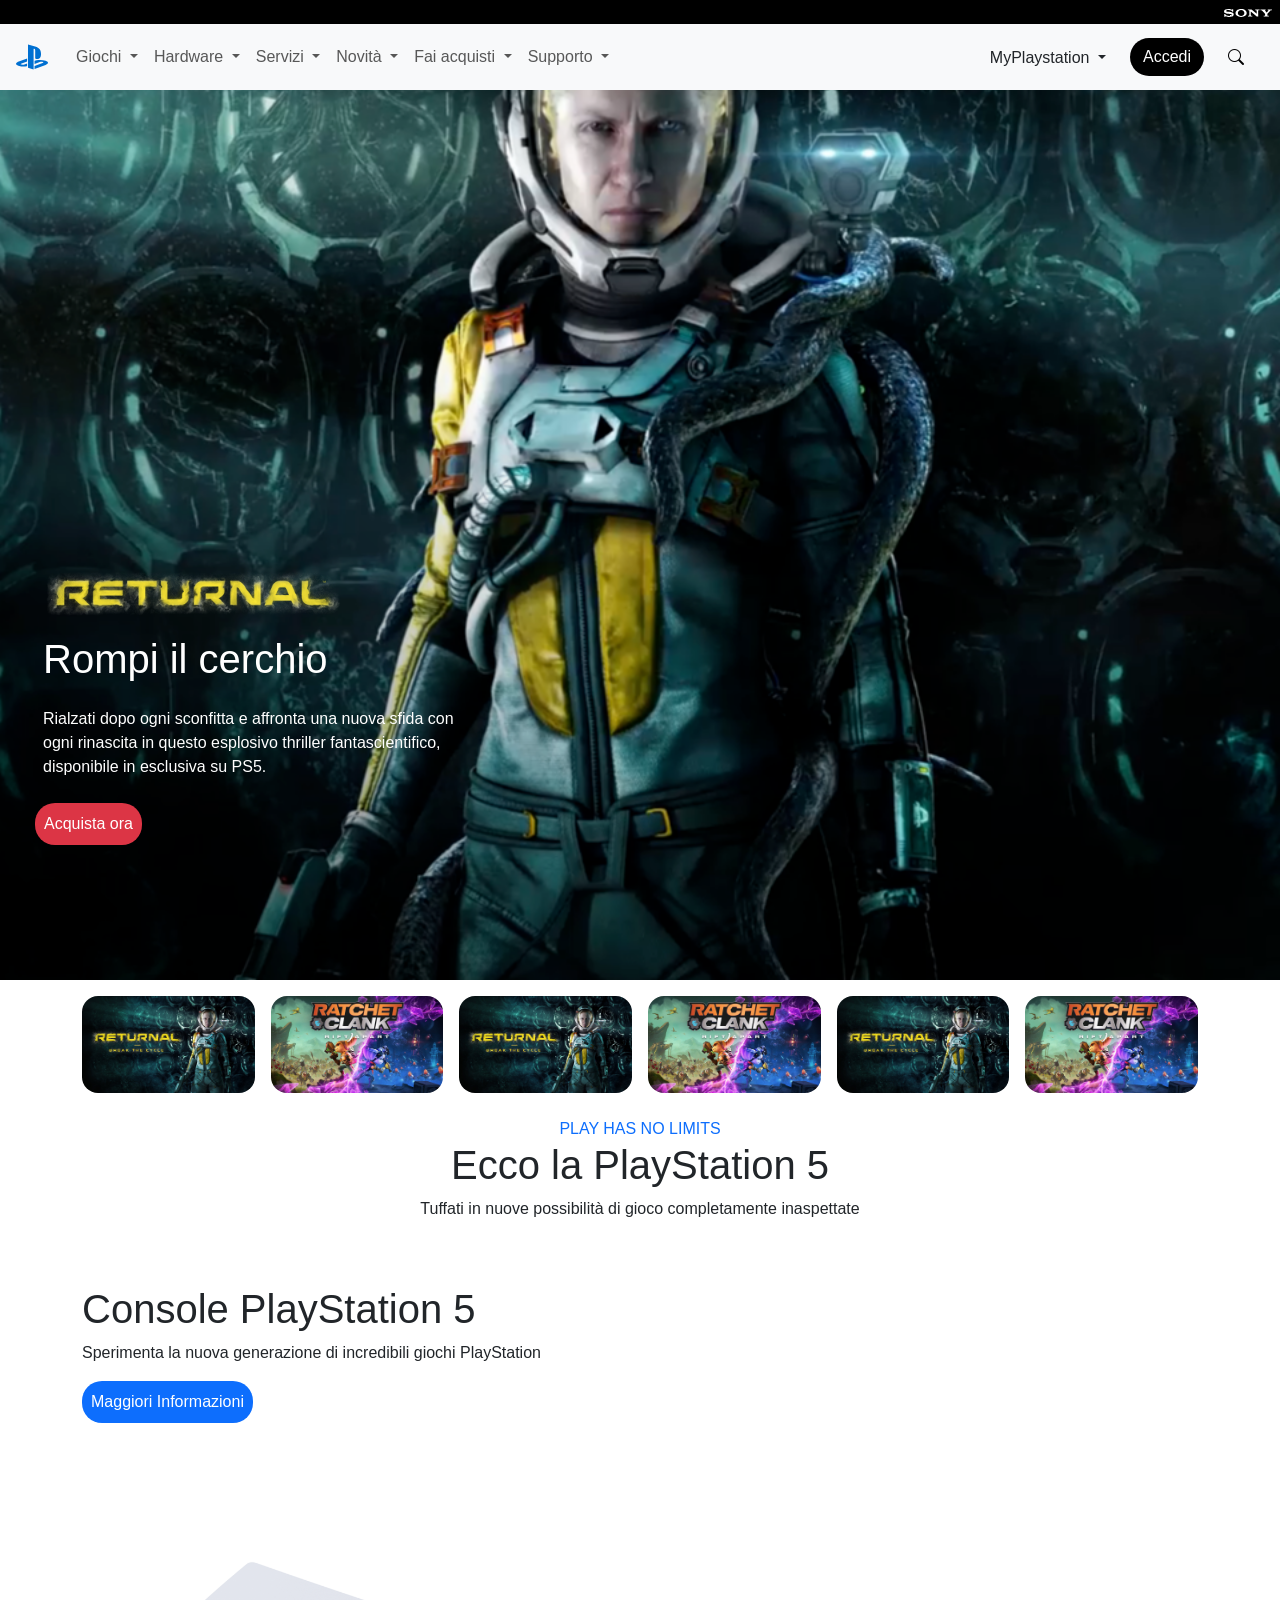
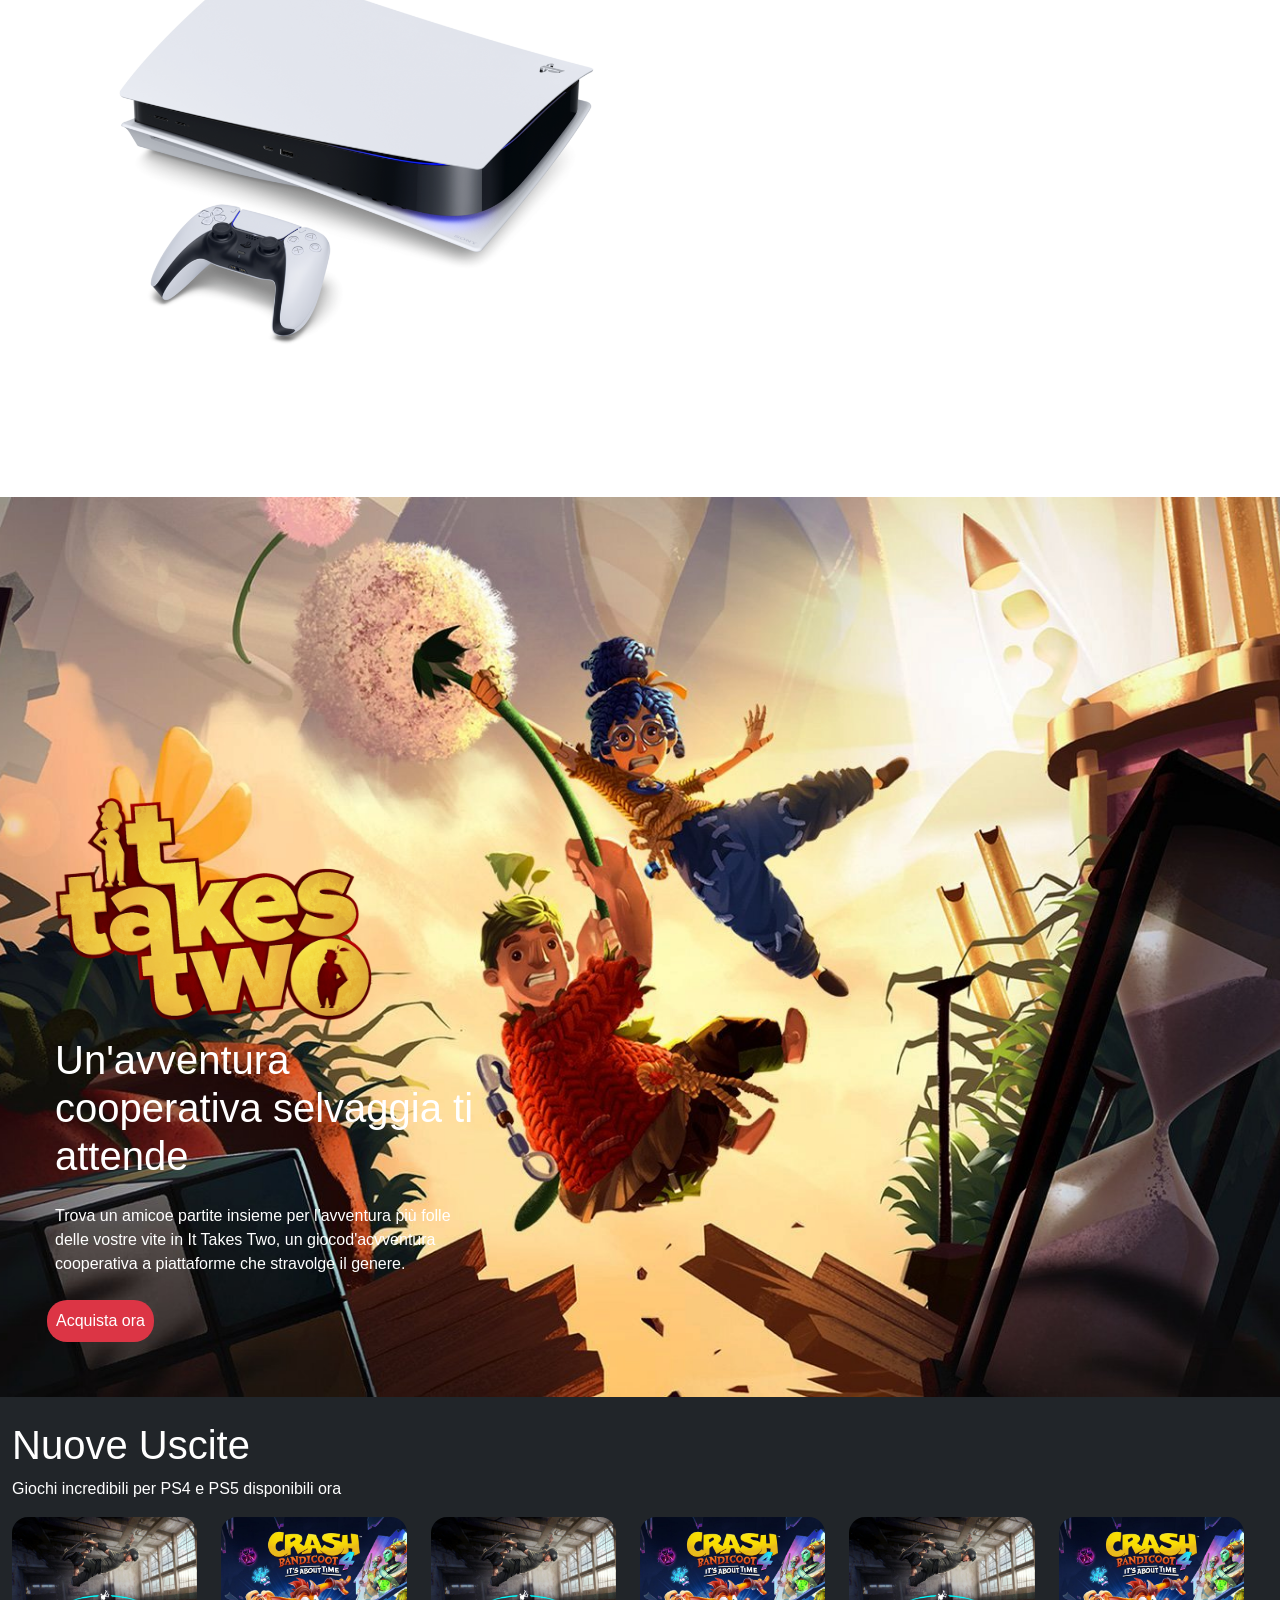
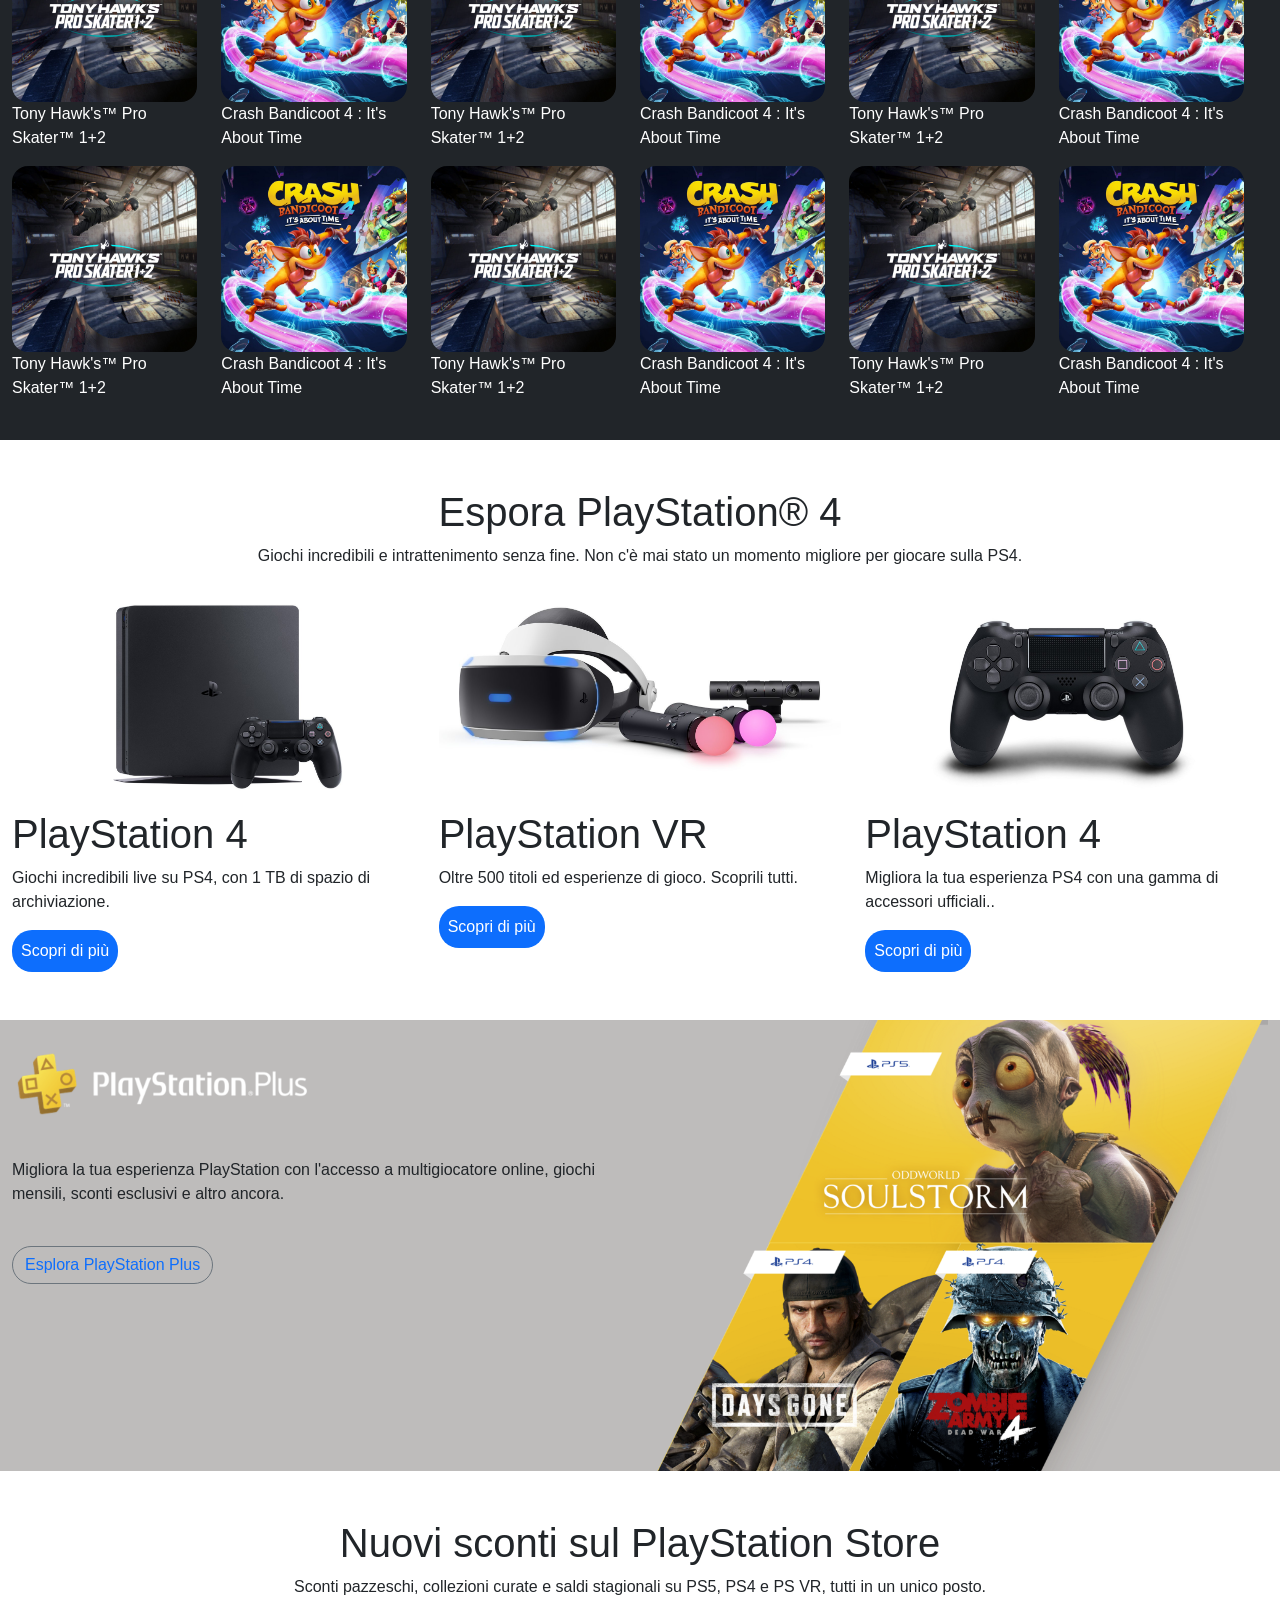
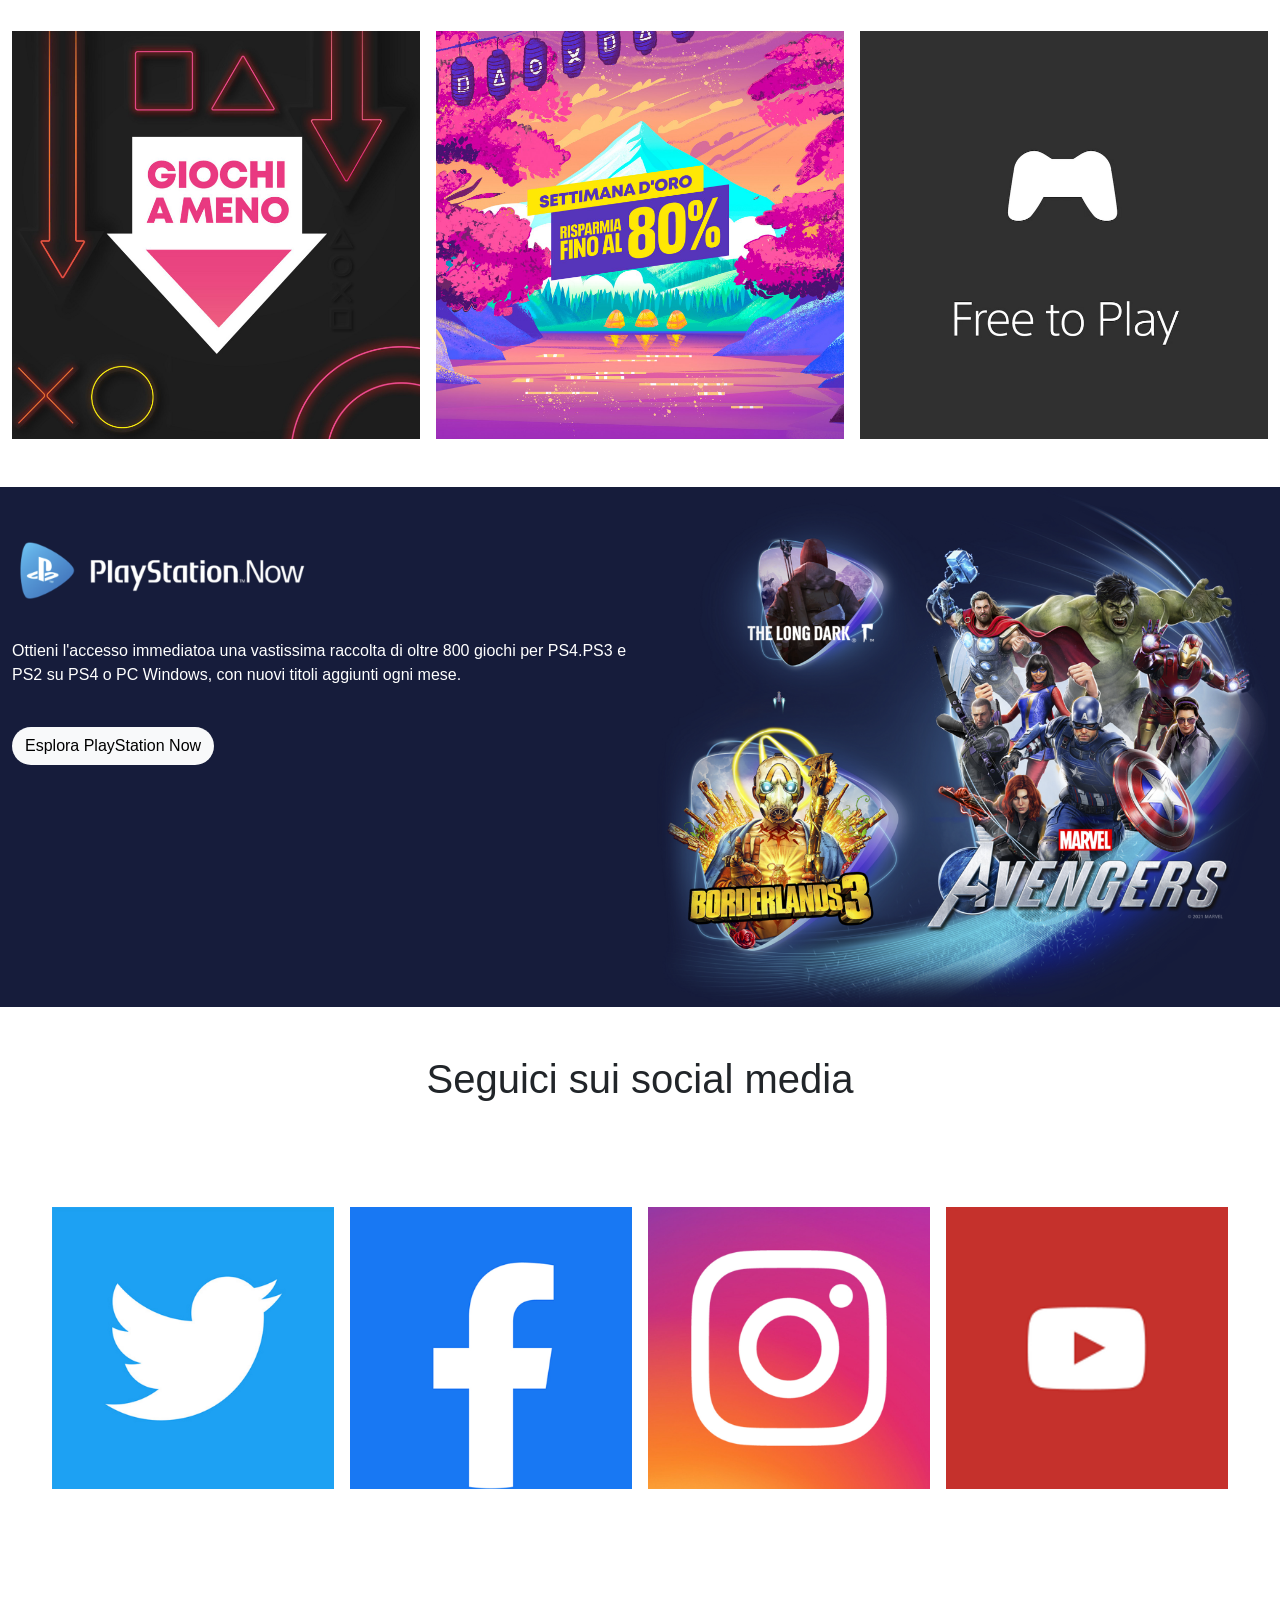
==== index.html @ ed00c545 "social" ====
<!DOCTYPE html>
<html lang="en">

<head>
    <meta charset="UTF-8">
    <meta name="viewport" content="width=device-width, initial-scale=1.0">

    <title>Playstation</title>
    <!--Bootstrap-->
    <link href="https://cdn.jsdelivr.net/npm/bootstrap@5.3.8/dist/css/bootstrap.min.css" rel="stylesheet"
        integrity="sha384-sRIl4kxILFvY47J16cr9ZwB07vP4J8+LH7qKQnuqkuIAvNWLzeN8tE5YBujZqJLB" crossorigin="anonymous">
    <link rel="stylesheet" href="https://cdn.jsdelivr.net/npm/bootstrap-icons@1.11.3/font/bootstrap-icons.min.css">
    <!--Mio css-->
    <link rel="stylesheet" href="./style/index.css">
</head>

<body>

    <header>
        <!--Topbar-->
        <div class="bg-black d-flex justify-content-end align-items-center">
            <div class="logo-sony justify-content-end align-items-center px-2">
                <img src="./img/sony_logo.svg" alt="logo sony">
            </div>
        </div>
        <!--Navbar-->
        <nav class="navbar navbar-expand-lg bg-body-tertiary">
            <div class="container-fluid">
                <!--Logo-->
                <a class="navbar-brand" href="#"><img src="./img/play_logo.svg" alt="Logo Playstation" width="40"
                        height="40"></a>
                <button class="navbar-toggler" type="button" data-bs-toggle="collapse"
                    data-bs-target="#navbarSupportedContent" aria-controls="navbarSupportedContent"
                    aria-expanded="false" aria-label="Toggle navigation">
                    <span class="navbar-toggler-icon"></span>
                </button>
                <!--Parte iniziale dropdow-->
                <div class="collapse navbar-collapse" id="navbarSupportedContent">
                    <ul class="navbar-nav me-auto mb-2 mb-lg-0">
                        <li class="nav-item dropdown">
                            <a class="nav-link dropdown-toggle" href="#" role="button" data-bs-toggle="dropdown"
                                aria-expanded="false">
                                Giochi
                            </a>
                            <ul class="dropdown-menu">
                                <li class="d-inline-block px-3"><a href="#"> <img src="./img/play-menu-ico.png"
                                            alt="icona play" width="40" height="40"></a>Playstation3</li>
                                <li class="d-inline-block px-3"><a href="#"><img src="./img/play-menu-ico.png"
                                            alt="icona play" width="40" height="40"></a>Playstation4</li>
                                <li class="d-inline-block px-3"><a href="#"><img src="./img/play-menu-ico.png"
                                            alt="icona play" width="40" height="40"></a>Playstation5</li>
                                <li class="d-block">
                                    <hr class="dropdown-divider">
                                </li>
                                <li class="px-2 d-inline-block"><a href="#">Gioco 1</a></li>
                                <li class="px-2 d-inline-block"><a href="#">Gioco 2</a></li>
                                <li class="px-2 d-inline-block"><a href="#">Gioco 3</a></li>
                            </ul>
                        </li>

                        <li class="nav-item dropdown">
                            <a class="nav-link dropdown-toggle" href="#" role="button" data-bs-toggle="dropdown"
                                aria-expanded="false">
                                Hardware
                            </a>
                            <ul class="dropdown-menu">
                                <li class="d-inline-block px-3"><a href="#"><img src="./img/play-menu-ico.png"
                                            alt="icona play" width="40" height="40"></a>Playstation3</li>
                                <li class="d-inline-block px-3 "><a href="#"><img src="./img/play-menu-ico.png"
                                            alt="icona play" width="40" height="40"></a>Playstation4</li>
                                <li class="d-inline-block px-3 "><a href="#"><img src="./img/play-menu-ico.png"
                                            alt="icona play" width="40" height="40"></a>Playstation5</li>
                                <li>
                                    <hr class="dropdown-divider">
                                </li>
                                <li class="px-2 d-inline-block"><a href="#">Hardware 1</a></li>
                                <li class="px-2 d-inline-block"><a href="#">Hardware 2</a></li>
                                <li class="px-2 d-inline-block"><a href="#">Hardware 3</a></li>
                            </ul>
                        </li>

                        <li class="nav-item dropdown">
                            <a class="nav-link dropdown-toggle" href="#" role="button" data-bs-toggle="dropdown"
                                aria-expanded="false">
                                Servizi
                            </a>
                            <ul class="dropdown-menu">
                                <li class="d-inline-block px-3"><a href="#"><img src="./img/play-menu-ico.png"
                                            alt="icona play" width="40" height="40"></a>Playstation3</li>
                                <li class="d-inline-block px-3 "><a href="#"><img src="./img/play-menu-ico.png"
                                            alt="icona play" width="40" height="40"></a>Playstation4</li>
                                <li class="d-inline-block px-3 "><a href="#"><img src="./img/play-menu-ico.png"
                                            alt="icona play" width="40" height="40"></a>Playstation5</li>
                                <li>
                                    <hr class="dropdown-divider">
                                </li>
                                <li class="px-2 d-inline-block"><a href="#">Servizi 1</a></li>
                                <li class="px-2 d-inline-block"><a href="#">Servizi 2</a></li>
                                <li class="px-2 d-inline-block"><a href="#">Servizi 3</a></li>
                            </ul>
                        </li>

                        <li class="nav-item dropdown">
                            <a class="nav-link dropdown-toggle" href="#" role="button" data-bs-toggle="dropdown"
                                aria-expanded="false">
                                Novità
                            </a>
                            <ul class="dropdown-menu">
                                <li class="d-inline-block px-3"><a href="#"><img src="./img/play-menu-ico.png"
                                            alt="icona play" width="40" height="40"></a>Playstation3</li>
                                <li class="d-inline-block px-3 "><a href="#"><img src="./img/play-menu-ico.png"
                                            alt="icona play" width="40" height="40"></a>Playstation4</li>
                                <li class="d-inline-block px-3 "><a href="#"><img src="./img/play-menu-ico.png"
                                            alt="icona play" width="40" height="40"></a>Playstation5</li>
                                <li>
                                    <hr class="dropdown-divider">
                                </li>
                                <li class="px-2 d-inline-block"><a href="#">Novità 1</a></li>
                                <li class="px-2 d-inline-block"><a href="#">Novità 2</a></li>
                                <li class="px-2 d-inline-block"><a href="#">Novità 3</a></li>
                            </ul>
                        </li>

                        <li class="nav-item dropdown">
                            <a class="nav-link dropdown-toggle" href="#" role="button" data-bs-toggle="dropdown"
                                aria-expanded="false">
                                Fai acquisti
                            </a>
                            <ul class="dropdown-menu">
                                <li class="d-inline-block px-3"><a href="#"><img src="./img/play-menu-ico.png"
                                            alt="icona play" width="40" height="40"></a>Playstation3</li>
                                <li class="d-inline-block px-3 "><a href="#"><img src="./img/play-menu-ico.png"
                                            alt="icona play" width="40" height="40"></a>Playstation4</li>
                                <li class="d-inline-block px-3 "><a href="#"><img src="./img/play-menu-ico.png"
                                            alt="icona play" width="40" height="40"></a>Playstation5</li>
                                <li>
                                    <hr class="dropdown-divider">
                                </li>
                                <li class="px-2 d-inline-block"><a href="#">Acquisti 1</a></li>
                                <li class="px-2 d-inline-block"><a href="#">Acquisti 2</a></li>
                                <li class="px-2 d-inline-block"><a href="#">Acquisti 3</a></li>
                            </ul>
                        </li>

                        <li class="nav-item dropdown">
                            <a class="nav-link dropdown-toggle" href="#" role="button" data-bs-toggle="dropdown"
                                aria-expanded="false">
                                Supporto
                            </a>
                            <ul class="dropdown-menu">
                                <li class="d-inline-block px-3"><a href="#"><img src="./img/play-menu-ico.png"
                                            alt="icona play" width="40" height="40"></a>Playstation3</li>
                                <li class="d-inline-block px-3 "><a href="#"><img src="./img/play-menu-ico.png"
                                            alt="icona play" width="40" height="40"></a>Playstation4</li>
                                <li class="d-inline-block px-3 "><a href="#"><img src="./img/play-menu-ico.png"
                                            alt="icona play" width="40" height="40"></a>Playstation5</li>
                                <li>
                                    <hr class="dropdown-divider">
                                </li>
                                <li class="px-2 d-inline-block"><a href="#">Supporto 1</a></li>
                                <li class="px-2 d-inline-block"><a href="#">Supporto 2</a></li>
                                <li class="px-2 d-inline-block"><a href="#">Supporto 3</a></li>
                            </ul>
                        </li>
                    </ul>

                    <!--Parte finale account personale-->
                    <form class="d-flex my-playstation" role="search">
                        <a class="nav-link dropdown-toggle px-4 pt-2" href="#" role="button" data-bs-toggle="dropdown"
                            aria-expanded="false">
                            MyPlaystation
                        </a>
                        <ul class="dropdown-menu">
                            <li class="d-inline-block px-3"><a href="#"><img src="./img/play-menu-ico.png"
                                        alt="icona play" width="40" height="40"></a>Playstation3</li>
                            <li class="d-inline-block px-3 "><a href="#"><img src="./img/play-menu-ico.png"
                                        alt="icona play" width="40" height="40"></a>Playstation4</li>
                            <li class="d-inline-block px-3 "><a href="#"><img src="./img/play-menu-ico.png"
                                        alt="icona play" width="40" height="40"></a>Playstation5</li>
                            <li>
                                <hr class="dropdown-divider">
                            </li>
                            <li class="px-2 d-inline-block"><a href="#">MyPlay 1</a></li>
                            <li class="px-2 d-inline-block"><a href="#">MyPlay 2</a></li>
                            <li class="px-2 d-inline-block"><a href="#">MyPlay 3</a></li>
                        </ul>
                        <button class="btn text-white btn-hover bg-black" type="submit">Accedi</button>
                        <a class="px-4 pt-2 text-black"><i class="bi bi-search"></i></a>
                    </form>
                </div>
            </div>
        </nav>
    </header>

    <!--Returnal-->
    <div class="container-hero">
        <div class="hero-content">
            <div class="hero-logo p-2">
                <img class="img-fluid" src="./img/returnal-hero-banner-logo.png" alt="returnal-hero-banner-logo">
            </div>
            <h1 class="text-white p-2">Rompi il cerchio</h1>
            <p class="text-white p-2">Rialzati dopo ogni sconfitta e affronta una nuova sfida con ogni rinascita
                in questo esplosivo thriller fantascientifico, disponibile in esclusiva su PS5.</p>
            <button class="btn text-white btn-hover bg-danger p-2" type="submit">Acquista ora</button>
        </div>
    </div>

    <!--Game card Returnal e Ratchet Clank-->
    <div class="container my-3">
        <div class="row g-3">
            <div class="col col-6 col-md-4 col-lg-2">
                <div class="game-card">
                    <img class="img-fluid rounded-4" src="./img/returnal-listing-thumb-01-ps5.jpg" alt="Returnal game">
                </div>
            </div>
            <div class="col col-6 col-md-4 col-lg-2">
                <div class="game-card">
                    <img class="img-fluid rounded-4" src="./img/ratchet-and-clank-rift-apart-keyart.jpg"
                        alt="Ratchet Game">
                </div>
            </div>
            <div class="col col-6 col-md-4 col-lg-2">
                <div class="game-card">
                    <img class="img-fluid rounded-4" src="./img/returnal-listing-thumb-01-ps5.jpg" alt="Returnal game">
                </div>
            </div>
            <div class="col col-6 col-md-4 col-lg-2">
                <div class="game-card">
                    <img class="img-fluid rounded-4" src="./img/ratchet-and-clank-rift-apart-keyart.jpg"
                        alt="Ratchet game">
                </div>
            </div>
            <div class="col col-6 col-md-4 col-lg-2">
                <div class="game-card">
                    <img class="img-fluid rounded-4" src="./img/returnal-listing-thumb-01-ps5.jpg" alt="Returnal game">
                </div>
            </div>
            <div class="col col-6 col-md-4 col-lg-2">
                <div class="game-card">
                    <img class="img-fluid rounded-4" src="./img/ratchet-and-clank-rift-apart-keyart.jpg"
                        alt="Ratchet game">
                </div>
            </div>
        </div>
    </div>

    <!--Play5 e componenti-->
    <div class="container my-4">
        <div class="row gap-5">
            <div class class="col col-12">
                <div>
                    <p class="text-primary text-center mb-0">PLAY HAS NO LIMITS</p>
                    <h1 class="text-center">Ecco la PlayStation 5</h1>
                    <p class="text-center">Tuffati in nuove possibilità di gioco completamente inaspettate</p>
                </div>
            </div>
            <div class class="col col-12 col-md-6">
                <h1 class>Console PlayStation 5</h1>
                <p class>Sperimenta la nuova generazione di incredibili giochi PlayStation</p>
                <button class="btn text-white btn-hover bg-primary p-2" type="submit">Maggiori Informazioni</button>
            </div>
            <div class="col col-12 col-md-6">
                <div class="play-card">
                    <img class="img-fluid" src="./img/playstation-5-thumb.png" alt="PS5">
                </div>
            </div>
        </div>
    </div>
    <!--col d-md-6??-->

    <!--It Takes Two-->
    <div class="takestwo-container container-fluid">
        <div class="takestwo-content">
            <div class="takestwo-logo p-2">
                <img src="./img/it-takes-two-logo.png" alt="It takes two logo">
            </div>
            <h1 class="text-white p-2">Un'avventura cooperativa selvaggia ti attende</h1>
            <p class="text-white p-2">Trova un amicoe partite insieme per l'avventura più folle delle vostre
                vite in It Takes Two, un giocod'acvventura cooperativa a piattaforme che stravolge il genere.</p>
            <button class="btn text-white btn-hover bg-danger p-2" type="submit">Acquista ora</button>
        </div>
    </div>


    <!--Nuove uscite card-->
    <div class="container-fluid ">
        <div class="row bg-dark pt-4">
            <div class="col col-12">
                <h1 class="text-white">Nuove Uscite</h1>
                <p class="text-white">Giochi incredibili per PS4 e PS5 disponibili ora</p>
            </div>

            <div class="row pb-4">
                <div class="col col-6 col-sm-4 col-lg-2">
                    <div class="game-card">
                        <img class="img-fluid rounded-4" src="./img/tony-hawks-pro-skater-1-2-store-art.jpg"
                            alt="Tony Hawk's">
                    </div>
                    <p class="text-white">Tony Hawk's&trade; Pro Skater&trade; 1+2</p>
                </div>
                <div class="col col-6 col-sm-4 col-lg-2">
                    <div class="game-card">
                        <img class="img-fluid rounded-4" src="./img/crash-bandicoot-4-its-about-time-store-art.jpg"
                            alt="Crash Bandicoot">
                    </div>
                    <p class="text-white">Crash Bandicoot 4 : It's About Time</p>
                </div>
                <div class="col col-6 col-sm-4 col-lg-2">
                    <div class="game-card">
                        <img class="img-fluid rounded-4" src="./img/tony-hawks-pro-skater-1-2-store-art.jpg"
                            alt="Tony Hawk's">
                    </div>
                    <p class="text-white">Tony Hawk's&trade; Pro Skater&trade; 1+2</p>
                </div>
                <div class="col col-6 col-sm-4 col-lg-2">
                    <div class="game-card">
                        <img class="img-fluid rounded-4" src="./img/crash-bandicoot-4-its-about-time-store-art.jpg"
                            alt="Crash Bandicoot">
                    </div>
                    <p class="text-white">Crash Bandicoot 4 : It's About Time</p>
                </div>
                <div class="col col-6 col-sm-4 col-lg-2">
                    <div class="game-card">
                        <img class="img-fluid rounded-4" src="./img/tony-hawks-pro-skater-1-2-store-art.jpg"
                            alt="Tony Hawk's">
                    </div>
                    <p class="text-white">Tony Hawk's&trade; Pro Skater&trade; 1+2</p>
                </div>
                <div class="col col-6 col-sm-4 col-lg-2">
                    <div class="game-card">
                        <img class="img-fluid rounded-4" src="./img/crash-bandicoot-4-its-about-time-store-art.jpg"
                            alt="Crash Bandicoot">
                    </div>
                    <p class="text-white">Crash Bandicoot 4 : It's About Time</p>
                </div>
                <div class="col col-6 col-sm-4 col-lg-2">
                    <div class="game-card">
                        <img class="img-fluid rounded-4" src="./img/tony-hawks-pro-skater-1-2-store-art.jpg"
                            alt="Tony Hawk's">
                    </div>
                    <p class="text-white">Tony Hawk's&trade; Pro Skater&trade; 1+2</p>
                </div>
                <div class="col col-6 col-sm-4 col-lg-2">
                    <div class="game-card">
                        <img class="img-fluid rounded-4" src="./img/crash-bandicoot-4-its-about-time-store-art.jpg"
                            alt="Crash Bandicoot">
                    </div>
                    <p class="text-white">Crash Bandicoot 4 : It's About Time</p>
                </div>
                <div class="col col-6 col-sm-4 col-lg-2">
                    <div class="game-card">
                        <img class="img-fluid rounded-4" src="./img/tony-hawks-pro-skater-1-2-store-art.jpg"
                            alt="Tony Hawk's">
                    </div>
                    <p class="text-white">Tony Hawk's&trade; Pro Skater&trade; 1+2</p>
                </div>
                <div class="col col-6 col-sm-4 col-lg-2">
                    <div class="game-card">
                        <img class="img-fluid rounded-4" src="./img/crash-bandicoot-4-its-about-time-store-art.jpg"
                            alt="Crash Bandicoot">
                    </div>
                    <p class="text-white">Crash Bandicoot 4 : It's About Time</p>
                </div>
                <div class="col col-6 col-sm-4 col-lg-2">
                    <div class="game-card">
                        <img class="img-fluid rounded-4" src="./img/tony-hawks-pro-skater-1-2-store-art.jpg"
                            alt="Tony Hawk's">
                    </div>
                    <p class="text-white">Tony Hawk's&trade; Pro Skater&trade; 1+2</p>
                </div>
                <div class="col col-6 col-sm-4 col-lg-2">
                    <div class="game-card">
                        <img class="img-fluid rounded-4" src="./img/crash-bandicoot-4-its-about-time-store-art.jpg"
                            alt="Crash Bandicoot">
                    </div>
                    <p class="text-white">Crash Bandicoot 4 : It's About Time</p>
                </div>

            </div>

        </div>
    </div>
    <!--Play4-->
    <div class="container-fluid my-5">
        <div class="row">
            <div class class="col col-12">
                <h1 class="text-center">Espora PlayStation&reg; 4</h1>
                <p class="text-center">Giochi incredibili e intrattenimento senza fine.
                    Non c'è mai stato un momento migliore per giocare sulla PS4.
                </p>
            </div>

            <div class="col col-12 col-md-4">
                <div class="component-card">
                    <img class="img-fluid" src="./img/ps4-slim-homepage-image-block.jpg" alt="PS4">
                    <h1>PlayStation 4</h1>
                    <p>Giochi incredibili live su PS4, con 1 TB di spazio di archiviazione.</p>
                    <button class="btn text-white btn-hover bg-primary p-2" type="submit">Scopri di più</button>
                </div>
            </div>
            <div class="col col-12 col-md-4">
                <div class="component-card">
                    <img class="img-fluid" src="./img/double11-202010-tw-psvr.jpg" alt="ps vr">
                    <h1>PlayStation VR</h1>
                    <p>Oltre 500 titoli ed esperienze di gioco. Scoprili tutti.</p>
                    <button class="btn text-white btn-hover bg-primary p-2" type="submit">Scopri di più</button>
                </div>
            </div>
            <div class="col col-12 col-md-4">
                <div class="component-card">
                    <img class="img-fluid" src="./img/dualshock-4-listing-thumb.jpg" alt="Joystick">
                    <h1>PlayStation 4</h1>
                    <p>Migliora la tua esperienza PS4 con una gamma di accessori ufficiali..</p>
                    <button class="btn text-white btn-hover bg-primary p-2" type="submit">Scopri di più</button>
                </div>
            </div>
        </div>
    </div>

    <!--PlayStation Plus-->

    <div class="container-fluid">
        <div class="ps-plus row">
            <div class="col col-12 col-md-6 my-3">
                <div>
                    <img class="img-fluid py-3" src="./img/ps-plus-logo.png" alt="play plus logo" style="width:300px;">
                    <p class="py-4">Migliora la tua esperienza PlayStation
                        con l'accesso a multigiocatore online, giochi mensili, sconti esclusivi e altro ancora.
                    </p>
                    <button class="btn text-primary btn-hover btn-outline-secondary" type="submit">Esplora
                        PlayStation Plus</button>
                </div>
            </div>
            <div class="ps-plus-game col col-12 col-md-6">
                <div class="ps-plus-game-card">
                    <img class="img-fluid" src="./img/ps-plus-april-monthly-games-featured-image-block.png"
                        alt="PS plus giochi del mese">
                </div>
            </div>
        </div>
    </div>

    <!--Sconti-->
    <div class="container-fluid my-5">
        <div class="row g-3">
            <div class class="col col-12">
                <h1 class="text-center">Nuovi sconti sul PlayStation Store</h1>
                <p class="text-center">Sconti pazzeschi, collezioni curate e saldi stagionali
                    su PS5, PS4 e PS VR, tutti in un unico posto.
                </p>
            </div>

            <div class="col col-12 col-md-4">
                <div class="discount-card">
                    <img class="img-fluid" src="./img/playstation-store-games-under-20-spotlight.jpg" alt="Sconto">
                </div>
            </div>
            <div class="col col-12 col-md-4">
                <div class="discount-card">
                    <img class="img-fluid" src="./img/playstation-store-golden-week-sale-spotlight.jpg" alt="Sconto">
                </div>
            </div>
            <div class="col col-12 col-md-4">
                <div class="discount-card">
                    <img class="img-fluid" src="./img/playstation-store-free-to-play-spotlight.png" alt="Sconto">
                </div>
            </div>
        </div>
    </div>

    <!--PlayStation Now-->
    <div class="container-fluid">
        <div class="ps-now row">
            <div class="col col-12 col-md-6 my-4">
                <div>
                    <img class="img-fluid py-3" src="./img/ps-now-logo-two-column.png" alt="play now logo" style="width:300px;">
                    <p class="py-4 text-white">Ottieni l'accesso immediatoa una vastissima raccolta di oltre 800 giochi per 
                        PS4.PS3 e PS2 su PS4 o PC Windows, con nuovi titoli aggiunti ogni mese.
                    </p>
                    <button class="btn text-black btn-hover bg-light btn-outline-black" type="submit">Esplora
                        PlayStation Now</button>
                </div>
            </div>
            <div class="ps-now-game col col-12 col-md-6">
                <div class="ps-now-game-card">
                    <img class="img-fluid" src="./img/ps-now-april-featured-image-block.png"
                        alt="PS now giochi del mese">
                </div>
            </div>
        </div>
    </div>

    <!--Social-->
    <div class="container-fluid my-5">
        <div class="row g-3">
            <div class class="col col-12">
                <h1 class="text-center">Seguici sui social media</h1>                
            </div>

        <div class="container my-5 p-5">
            <div class="row text-nowrap g-3">            
                <div class="col col-6 col-sm-3">
                    <div class="social-card">
                        <img class="img-fluid" src="./img/twitter.jpg" alt="twitter">
                    </div>
                </div>
                <div class="col col-6 col-sm-3">
                    <div class="social-card">
                        <img class="img-fluid" src="./img/facebook.jpg" alt="facebook">
                    </div>
                </div>
                <div class="col col-6 col-sm-3">
                    <div class="social-card">
                        <img class="img-fluid" src="./img/instagram.jpg" alt="instagram">
                    </div>
                </div>
                <div class="col col-6 col-sm-3">
                    <div class="social-card">
                        <img class="img-fluid" src="./img/youtube.png" alt="youtube">
                    </div>
                </div>
            </div>
        </div>
    </div>
    <!--spazio ai lati??-->



    <script src="https://cdn.jsdelivr.net/npm/bootstrap@5.3.8/dist/js/bootstrap.bundle.min.js"
        integrity="sha384-FKyoEForCGlyvwx9Hj09JcYn3nv7wiPVlz7YYwJrWVcXK/BmnVDxM+D2scQbITxI" crossorigin="anonymous">
        </script>
</body>

</html>
---- style/index.css ----
* {
    margin: 0;
    padding: 0;
    box-sizing: border-box;
}



body {
    font-family: Helvetica, Arial, sans-serif;
}

.logo-sony img {
    width: 3rem;
}

header {
    position: fixed;
    top: 0;
    left: 0;
    width: 100%;
    height: 80px;
}

.dropdown-menu {
    width: 100vh;
    text-align: center;
}

.dropdown {
    position:static;
}

.navbar{
    position:relative;
}


.btn {
    border-radius: 20px;
}


.container-hero {
    margin-top: 80px;
    width: 100%;
    height: 100vh;
    background-image: url("/img/jumbo-bg.png");
    background-size: cover;
    background-position: center;
    background-repeat: no-repeat;
    display: flex;
    align-items: flex-end;
}

.hero-content{
    padding-bottom: 100px;
    margin:35px;
    width: 100%
}

.hero-content img{
    width: 300px;
}

@media screen and (min-width: 992px) {

   .hero-content {
           width:35% ;
    }
}


.takestwo-container {
    margin-top: 80px;
    width: 100%;
    height: 100vh;
    background-image: url("/img/it-takes-two-hero-banner-desktop.jpg");
    background-size: cover;
    background-position: center;
    background-repeat: no-repeat;
    display: flex;
    align-items: flex-end;
    
}

.takestwo-content{
    padding-bottom: 20px;
    margin:35px;
    width: 100%
}

.takestwo-logo img{
    width: 20rem;
     
}


@media screen and (min-width: 992px) {

   .takestwo-content {
           width:35% ;
    }
}


.ps-plus {
    background-color:rgba(190, 188, 187) ;
}

.ps-plus-game{
    display: none;
}

@media screen and (min-width: 768px) {

   .ps-plus-game {
           display: block ;
    }
}

.ps-now {
    background-color:rgba(22, 28, 59) ;
}

.ps-now-game{
    display: none;
}

@media screen and (min-width: 768px) {

   .ps-now-game {
           display: block ;
    }
}



@media screen and (min-width: 768px) {
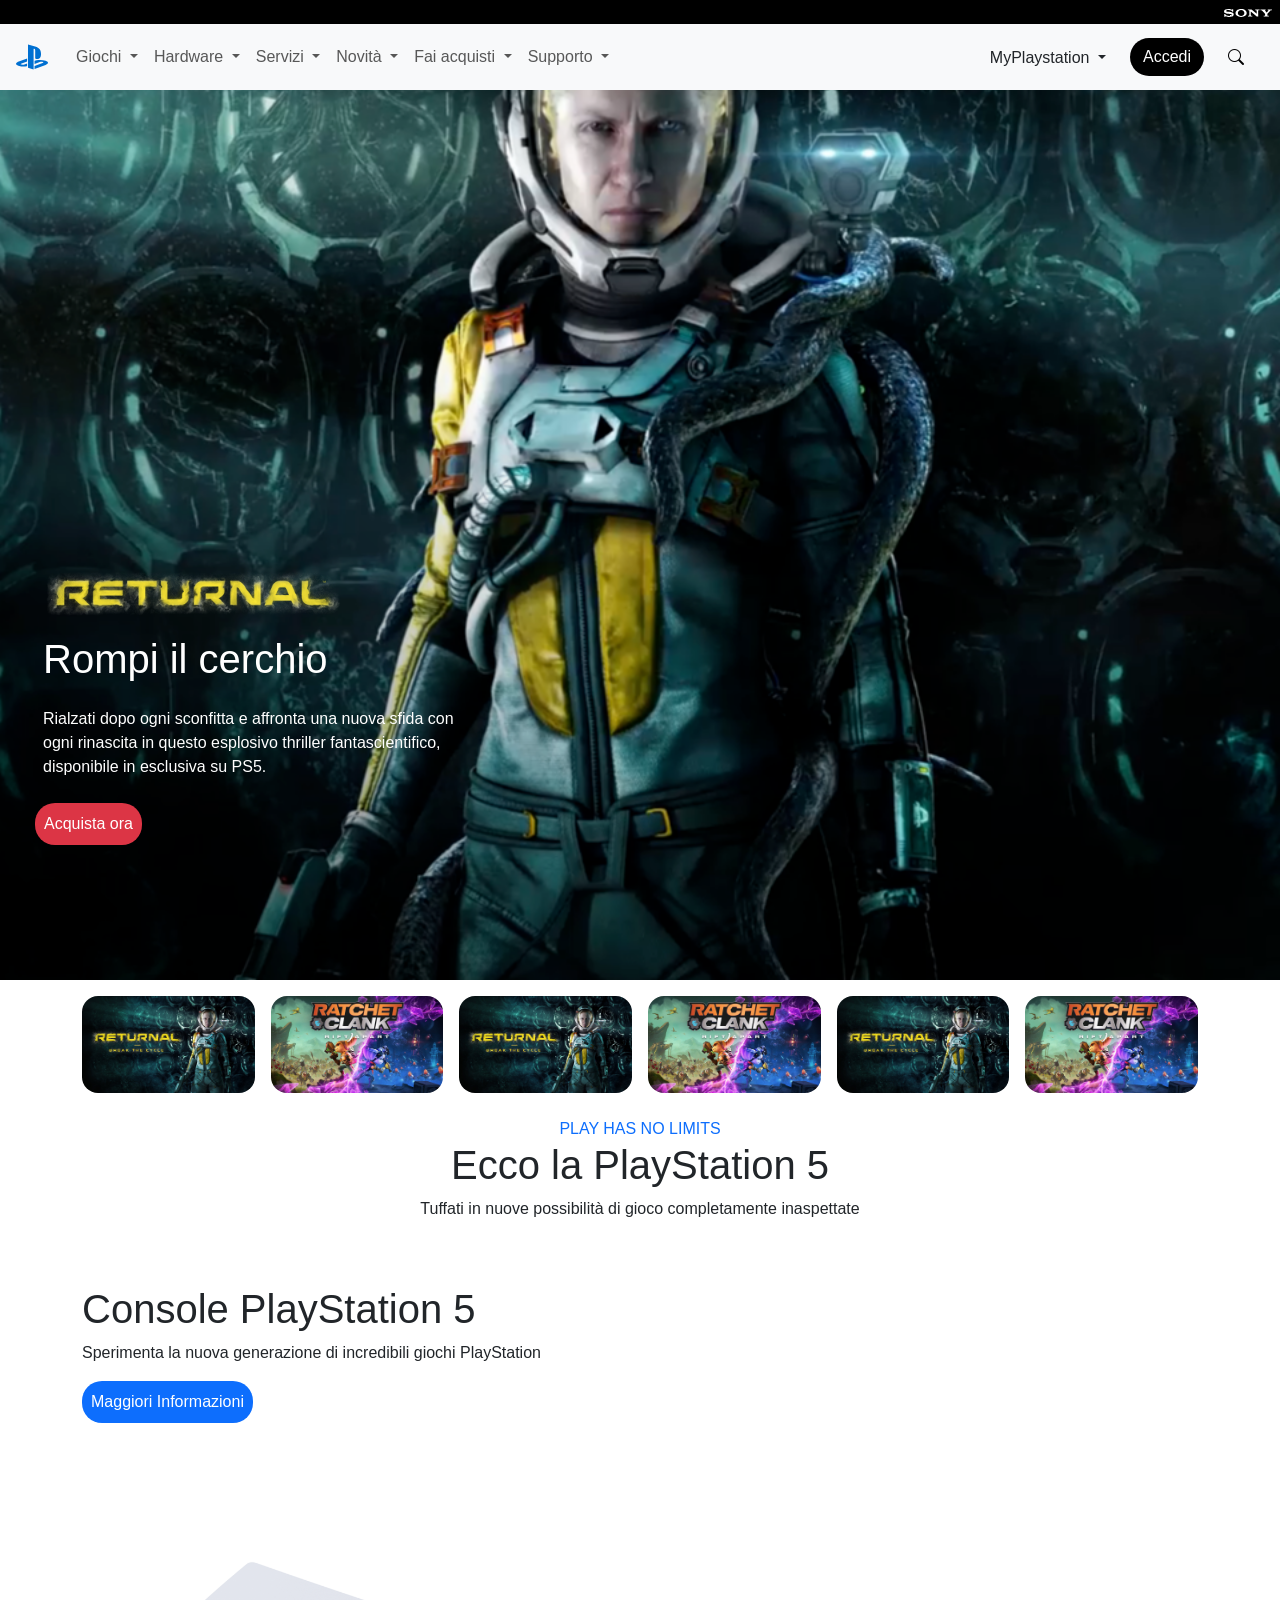
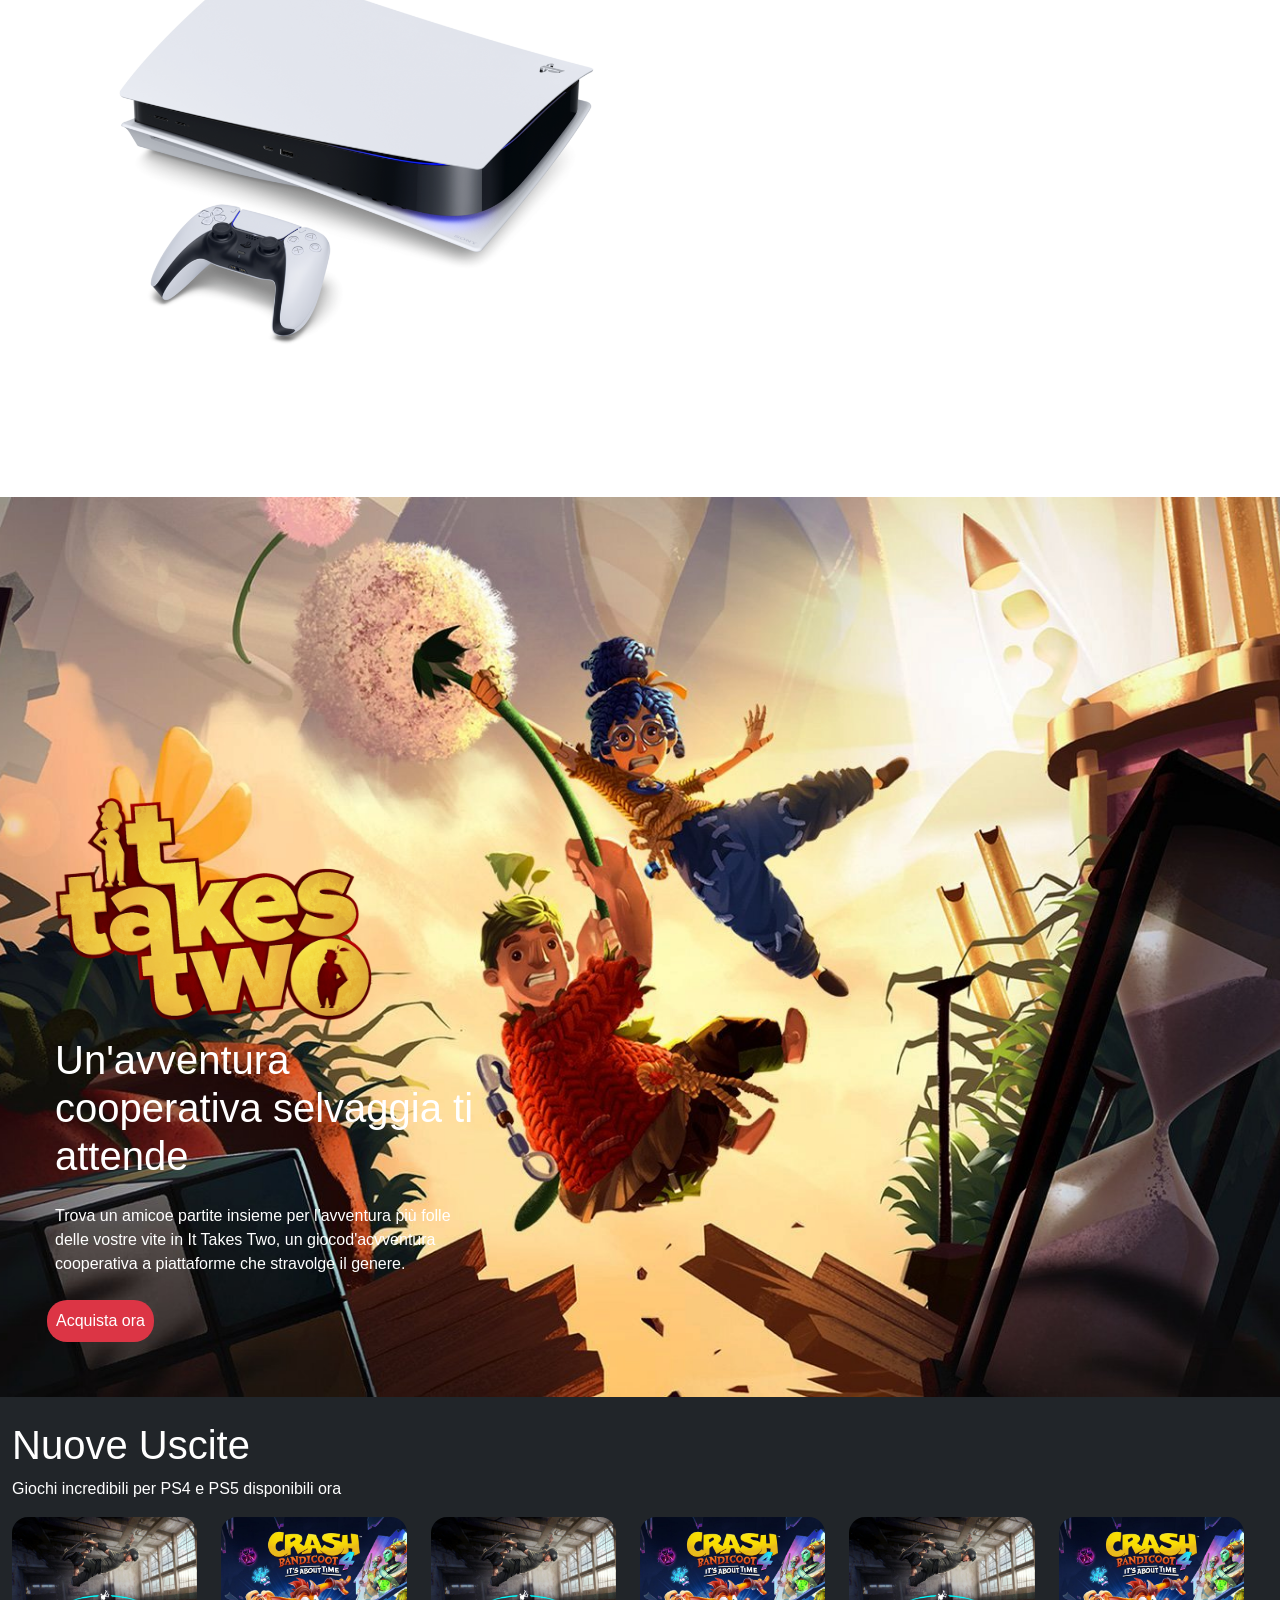
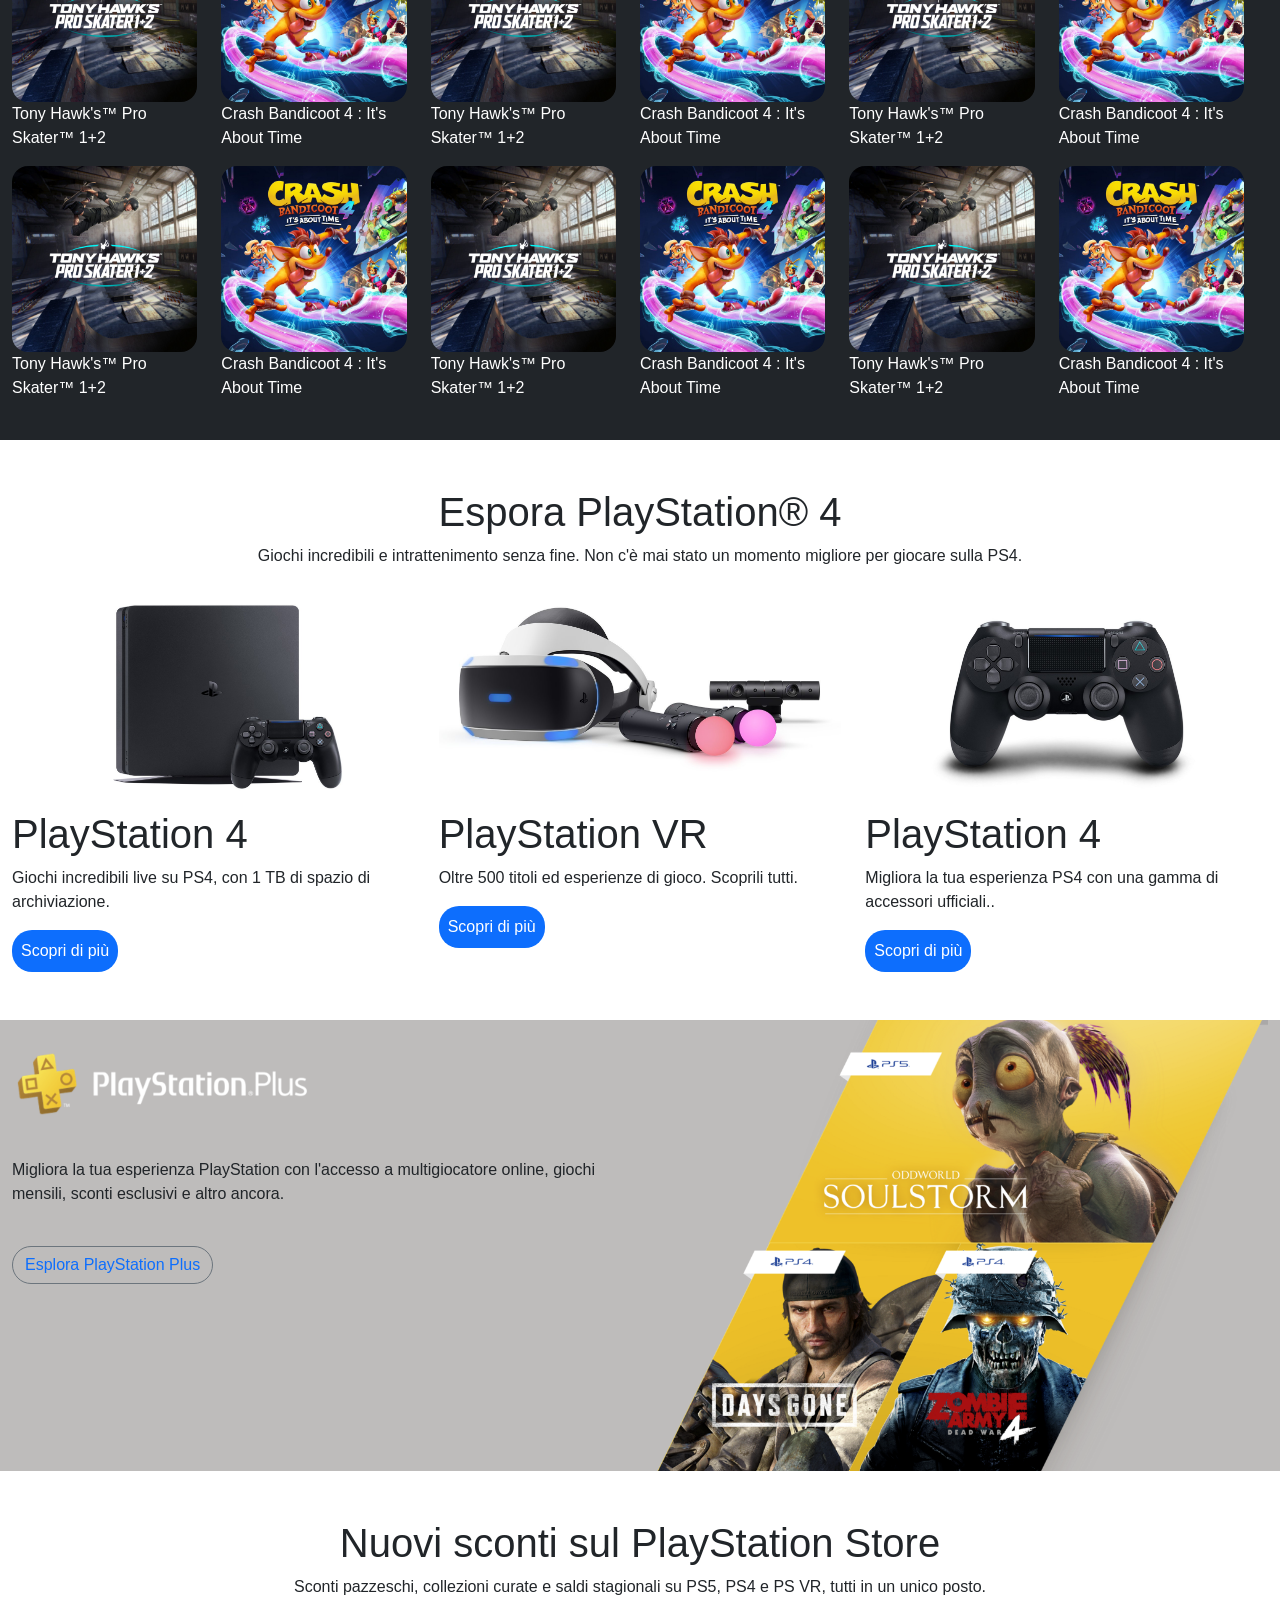
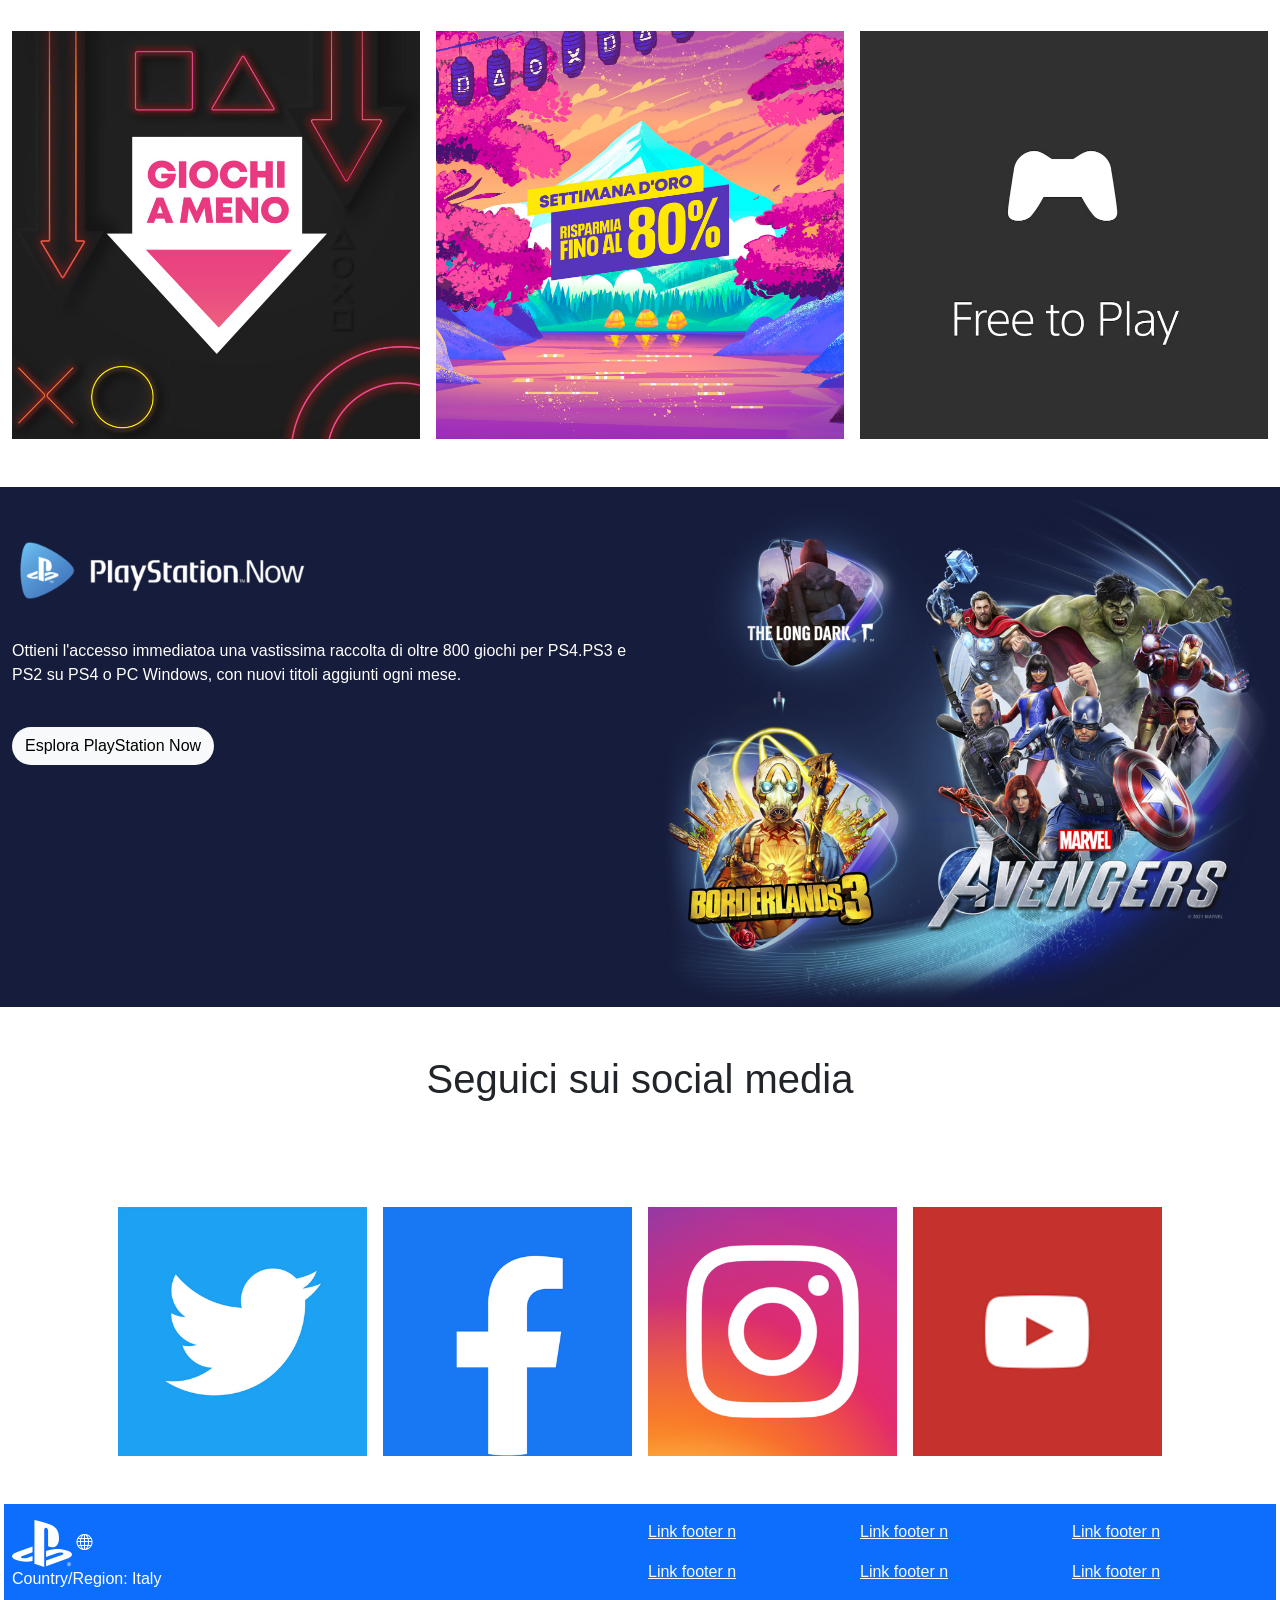
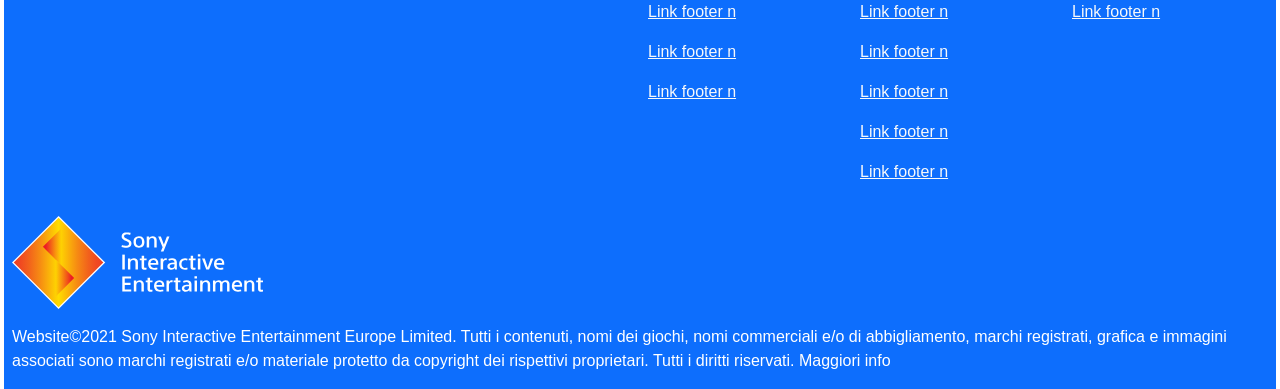
==== commit 74d75675: "footer" ====
--- a/index.html
+++ b/index.html
@@ -473,8 +473,10 @@
         <div class="ps-now row">
             <div class="col col-12 col-md-6 my-4">
                 <div>
-                    <img class="img-fluid py-3" src="./img/ps-now-logo-two-column.png" alt="play now logo" style="width:300px;">
-                    <p class="py-4 text-white">Ottieni l'accesso immediatoa una vastissima raccolta di oltre 800 giochi per 
+                    <img class="img-fluid py-3" src="./img/ps-now-logo-two-column.png" alt="play now logo"
+                        style="width:300px;">
+                    <p class="py-4 text-white">Ottieni l'accesso immediatoa una vastissima raccolta di oltre 800 giochi
+                        per
                         PS4.PS3 e PS2 su PS4 o PC Windows, con nuovi titoli aggiunti ogni mese.
                     </p>
                     <button class="btn text-black btn-hover bg-light btn-outline-black" type="submit">Esplora
@@ -494,35 +496,94 @@
     <div class="container-fluid my-5">
         <div class="row g-3">
             <div class class="col col-12">
-                <h1 class="text-center">Seguici sui social media</h1>                
-            </div>
-
-        <div class="container my-5 p-5">
-            <div class="row text-nowrap g-3">            
-                <div class="col col-6 col-sm-3">
-                    <div class="social-card">
-                        <img class="img-fluid" src="./img/twitter.jpg" alt="twitter">
-                    </div>
-                </div>
-                <div class="col col-6 col-sm-3">
-                    <div class="social-card">
-                        <img class="img-fluid" src="./img/facebook.jpg" alt="facebook">
-                    </div>
-                </div>
-                <div class="col col-6 col-sm-3">
-                    <div class="social-card">
-                        <img class="img-fluid" src="./img/instagram.jpg" alt="instagram">
-                    </div>
-                </div>
-                <div class="col col-6 col-sm-3">
-                    <div class="social-card">
-                        <img class="img-fluid" src="./img/youtube.png" alt="youtube">
-                    </div>
+                <h1 class="text-center">Seguici sui social media</h1>
+            </div>
+        </div>
+    </div>
+
+    <div class="container my-3 p-5">
+        <div class="row text-nowrap g-3">
+            <div class="col col-6 col-sm-3">
+                <div class="social-card">
+                    <img class="img-fluid" src="./img/twitter.jpg" alt="twitter">
+                </div>
+            </div>
+            <div class="col col-6 col-sm-3">
+                <div class="social-card">
+                    <img class="img-fluid" src="./img/facebook.jpg" alt="facebook">
+                </div>
+            </div>
+            <div class="col col-6 col-sm-3">
+                <div class="social-card">
+                    <img class="img-fluid" src="./img/instagram.jpg" alt="instagram">
+                </div>
+            </div>
+            <div class="col col-6 col-sm-3">
+                <div class="social-card">
+                    <img class="img-fluid" src="./img/youtube.png" alt="youtube">
                 </div>
             </div>
         </div>
     </div>
     <!--spazio ai lati??-->
+
+
+    <!--Footer-->
+    <div class="container-fluid">
+        <div class="row bg-primary g-3">
+            <div class="col col-12 col-lg-6">
+                <div>
+                    <img class="img-fluid" src="./img/ps-footer.svg" alt="logo ps">
+                    <i class="text-white bi-globe"></i>
+                    <p class="country text-white">Country/Region: Italy</p>
+                </div>
+            </div>
+
+            <div class="col col-12 col-md-4 col-lg-2">
+                <div>
+                    <p><a class="link-light link-opacity-100" href="#">Link footer n</a></p>
+                    <p><a class="link-light link-opacity-100" href="#">Link footer n</a></p>
+                    <p><a class="link-light link-opacity-100" href="#">Link footer n</a></p>
+                    <p><a class="link-light link-opacity-100" href="#">Link footer n</a></p>
+                    <p><a class="link-light link-opacity-100" href="#">Link footer n</a></p>
+                </div>
+            </div>
+            <div class="col col-12 col-md-4 col-lg-2">
+                <div>
+                    <p><a class="link-light link-opacity-100" href="#">Link footer n</a></p>
+                    <p><a class="link-light link-opacity-100" href="#">Link footer n</a></p>
+                    <p><a class="link-light link-opacity-100" href="#">Link footer n</a></p>
+                    <p><a class="link-light link-opacity-100" href="#">Link footer n</a></p>
+                    <p><a class="link-light link-opacity-100" href="#">Link footer n</a></p>
+                    <p><a class="link-light link-opacity-100" href="#">Link footer n</a></p>
+                    <p><a class="link-light link-opacity-100" href="#">Link footer n</a></p>
+                </div>
+            </div>
+            <div class="col col-12 col-md-4 col-lg-2">
+                <div>
+                    <p><a class="link-light link-opacity-100" href="#">Link footer n</a></p>
+                    <p><a class="link-light link-opacity-100" href="#">Link footer n</a></p>
+                    <p><a class="link-light link-opacity-100" href="#">Link footer n</a></p>
+                </div>
+            </div>
+
+            <div class="col col-12">
+                <div>
+                    <img class="img-fluid" src="./img/sie-logo.svg" alt="logo sie" style="width: 20%;">
+                </div>
+            </div>
+
+            <div class="col col-12">
+                <div class="footer-text">
+                    <p class="text-white">Website&copy;2021 Sony Interactive Entertainment Europe Limited.
+                        Tutti i contenuti, nomi dei giochi, nomi commerciali e/o di abbigliamento,
+                        marchi registrati, grafica e immagini associati sono marchi registrati
+                        e/o materiale protetto da copyright dei rispettivi proprietari. Tutti i diritti riservati.
+                        Maggiori info</p>
+                </div>
+            </div>
+        </div>
+    </div>
 
 
 
--- a/style/index.css
+++ b/style/index.css
@@ -136,6 +136,17 @@
 
 
 
-@media screen and (min-width: 768px) {
+@media screen and (min-width: 768px) 
 
-    +    
+/*.country::before {
+    content: \F3EE;
+    margin-right: 10px;
+}*/
+
+
+@media screen and (min-width: 1200px) {
+    .footer-text{
+        width: 45%;
+    }
+} 
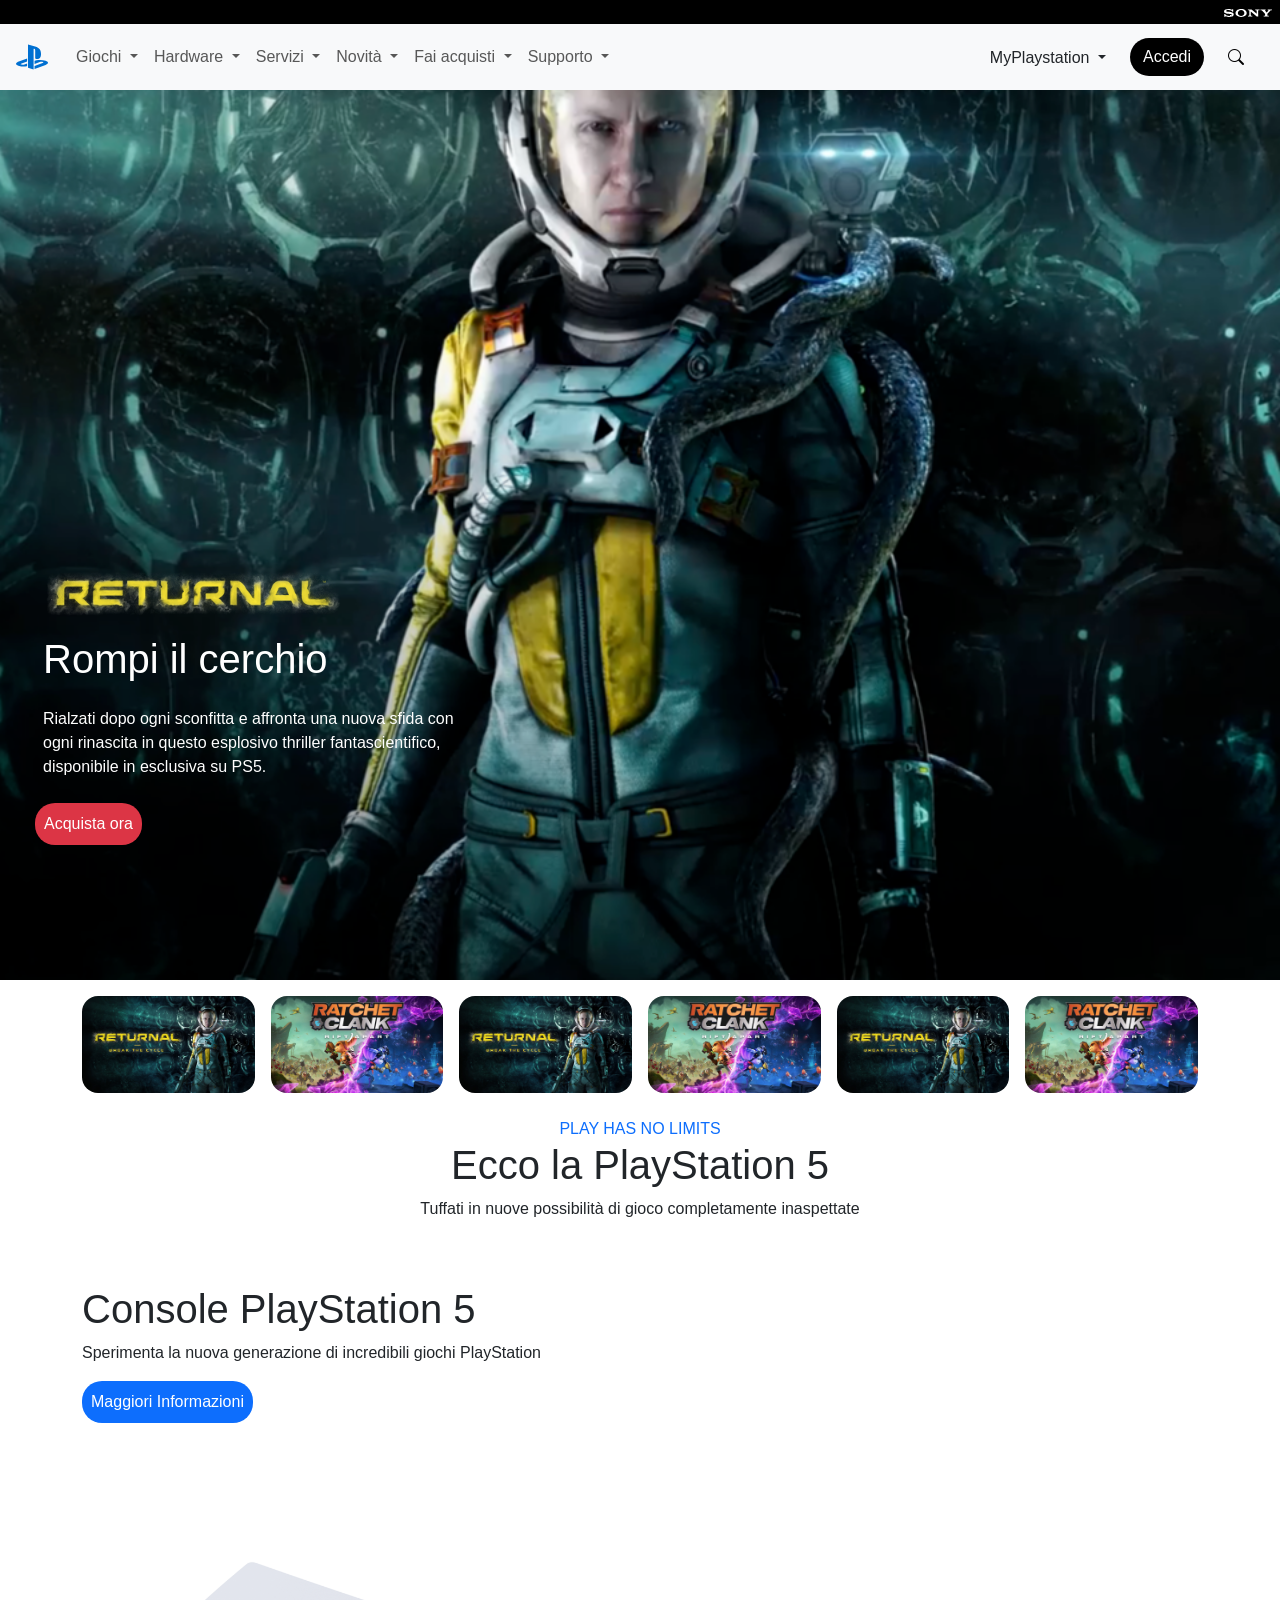
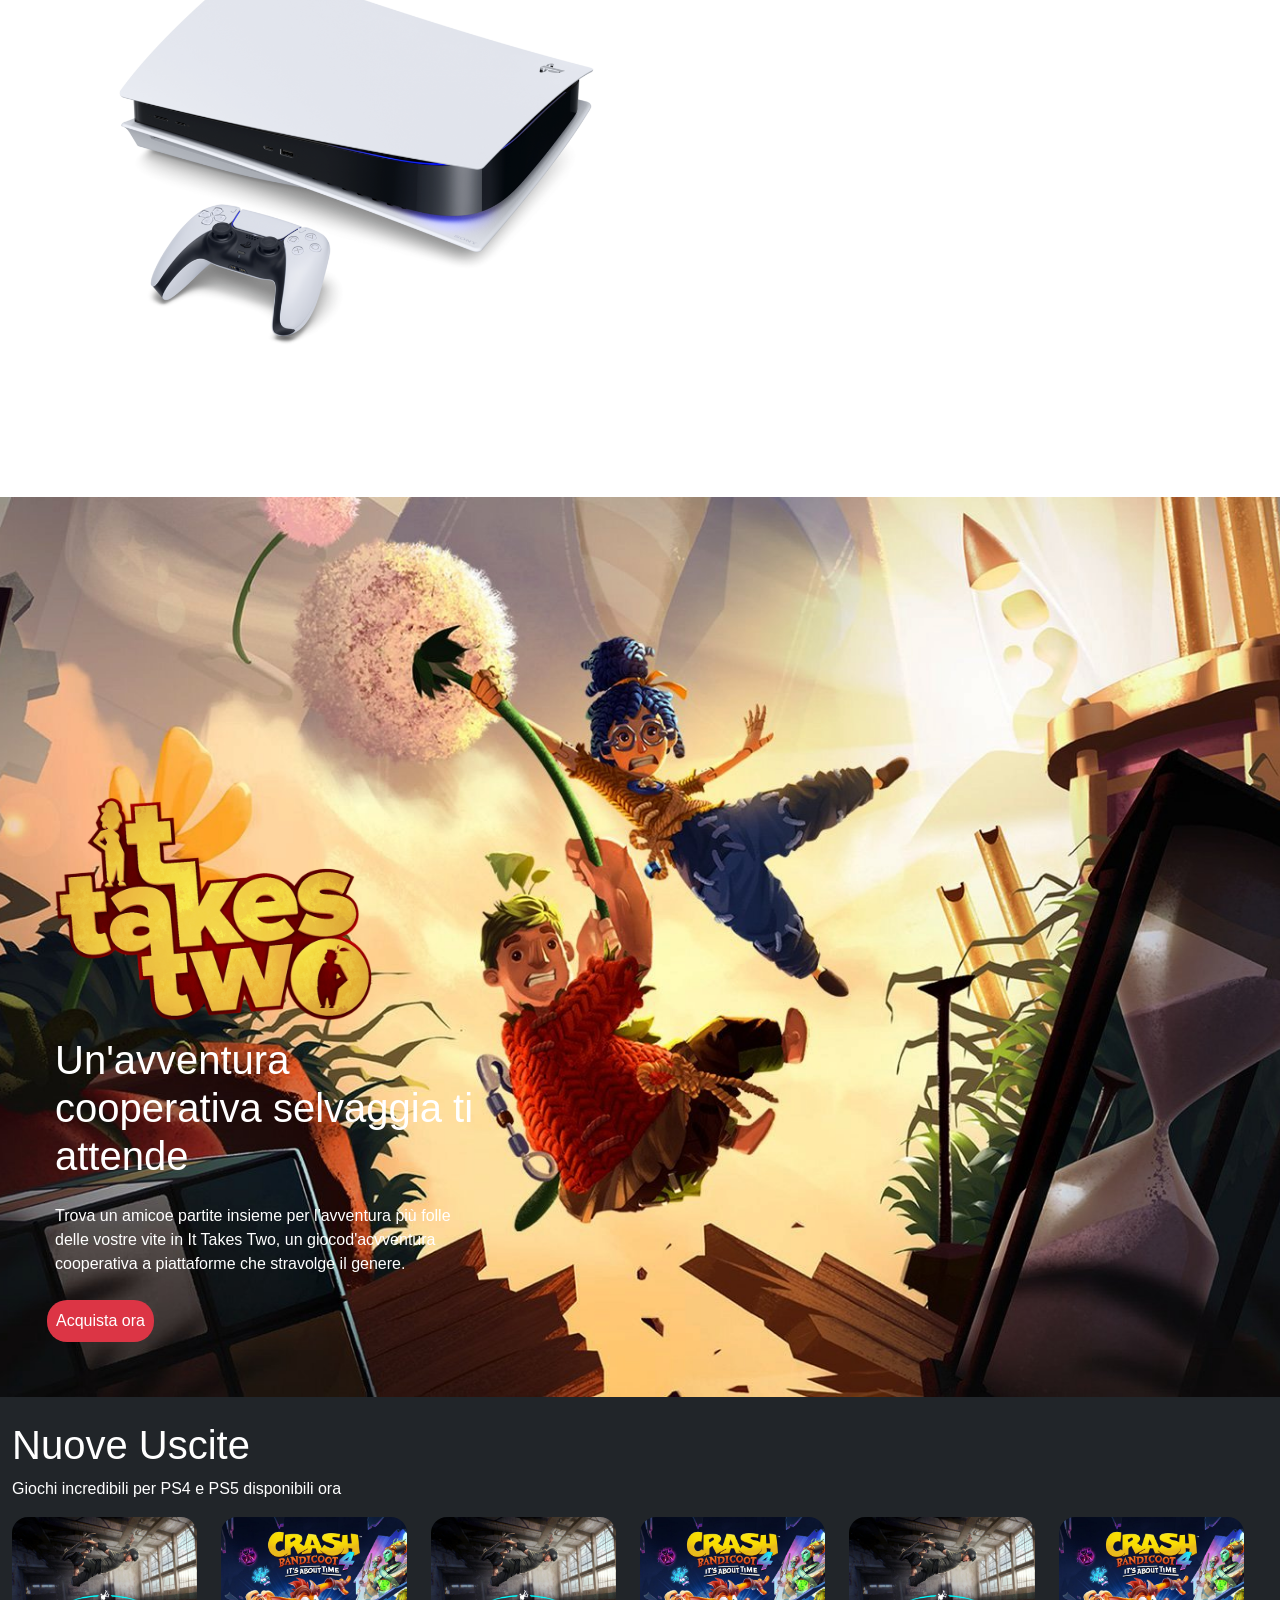
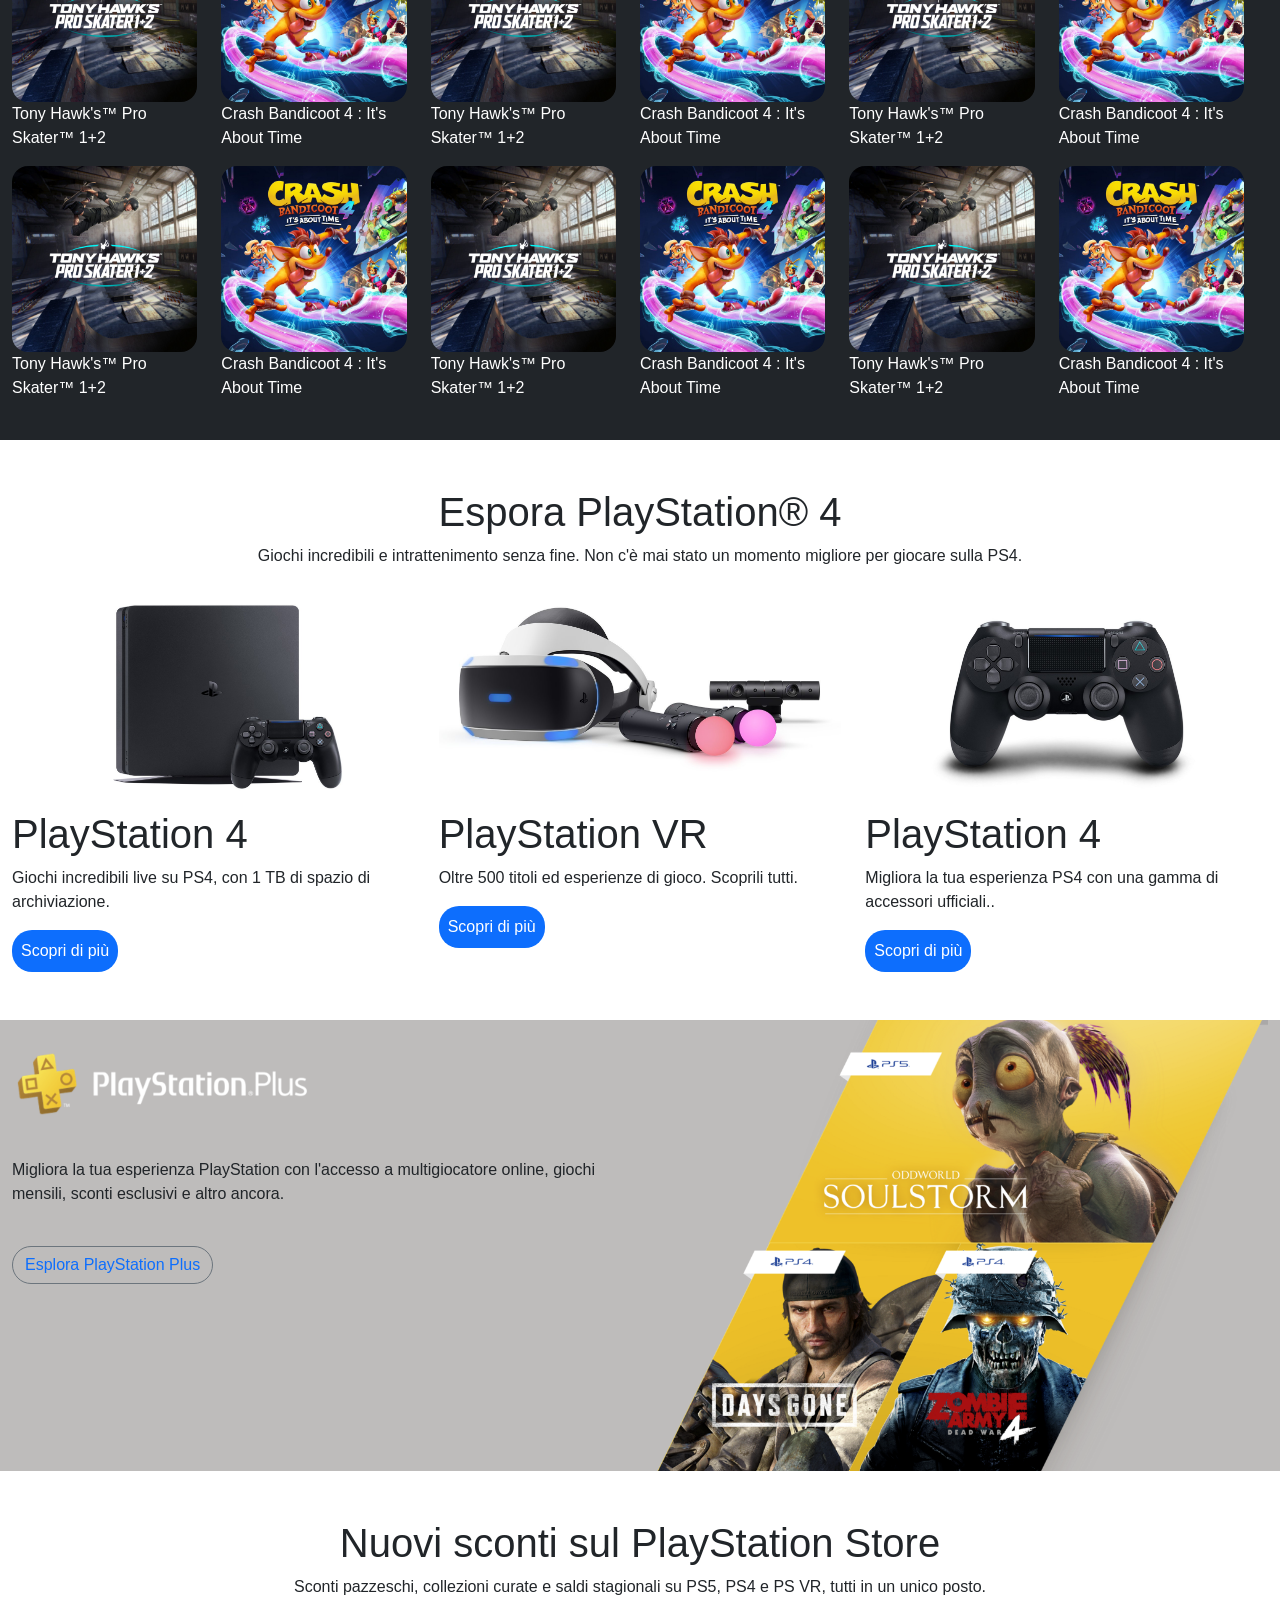
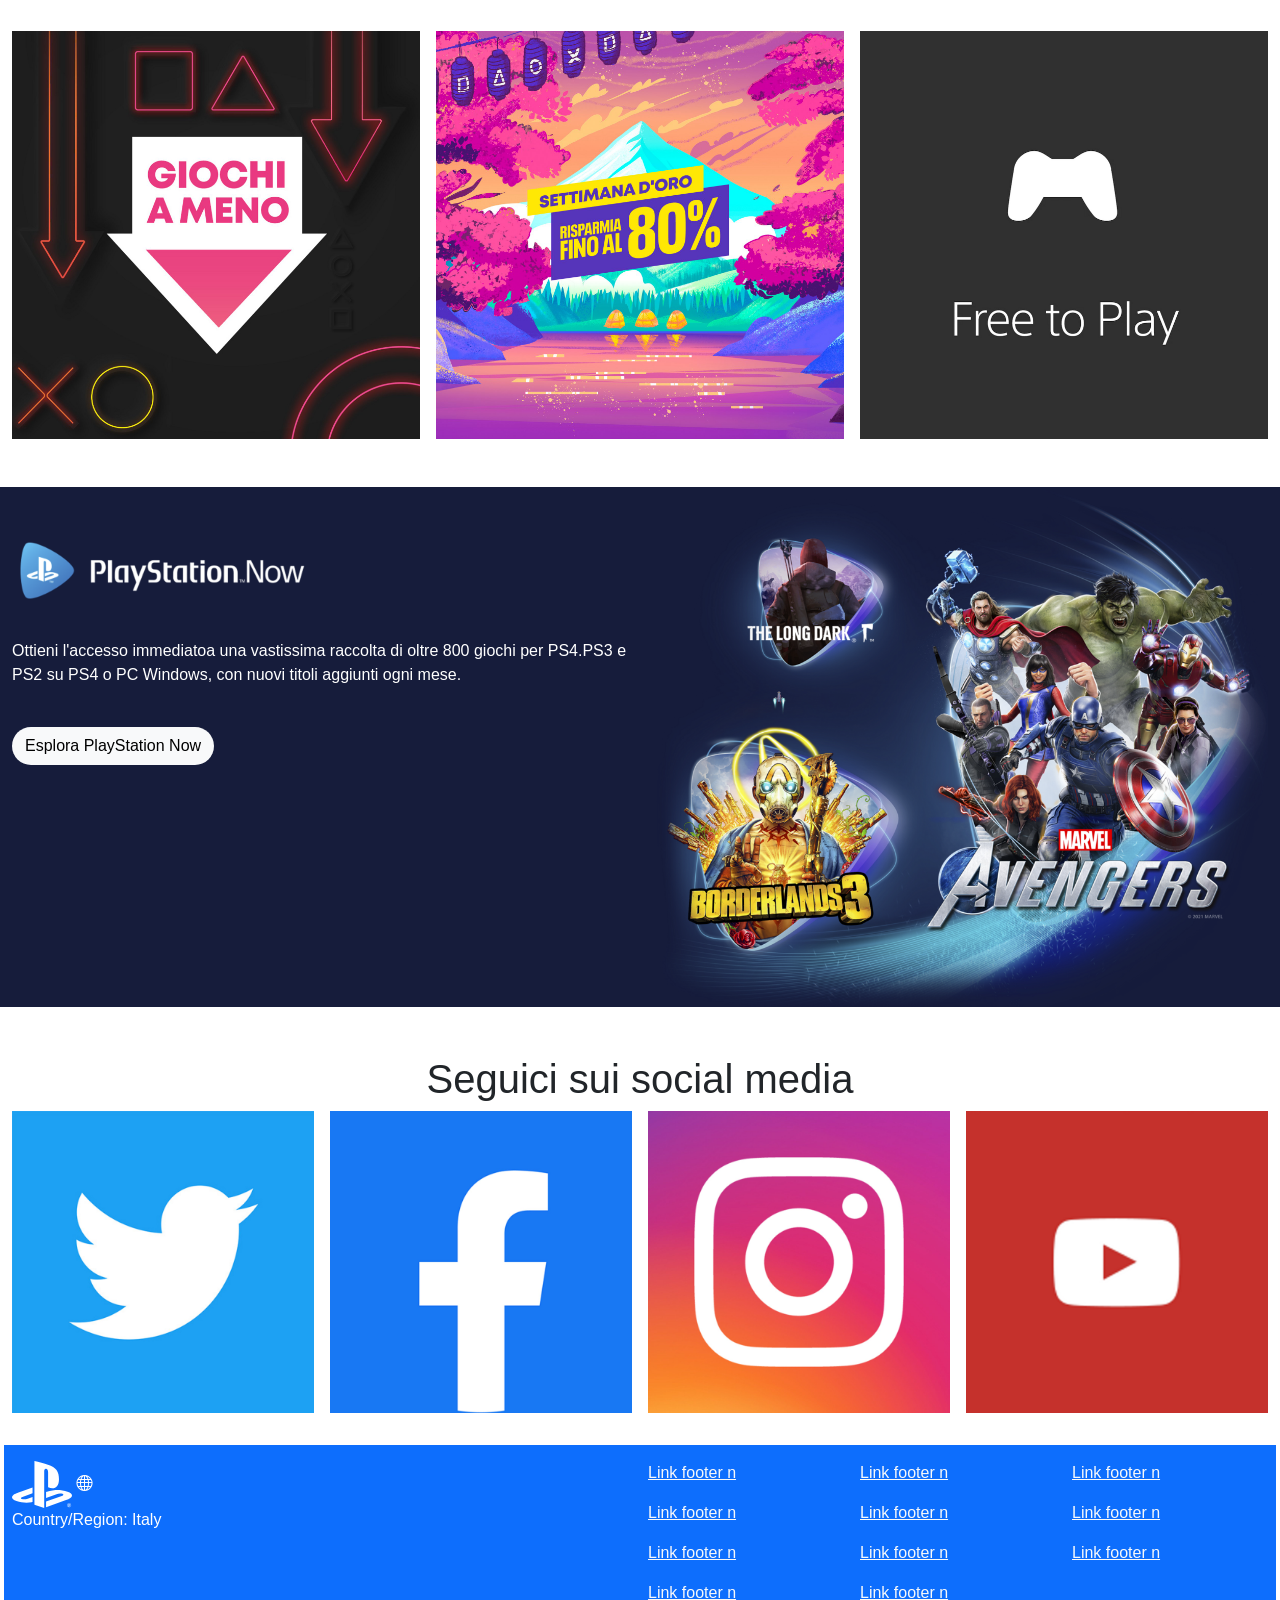
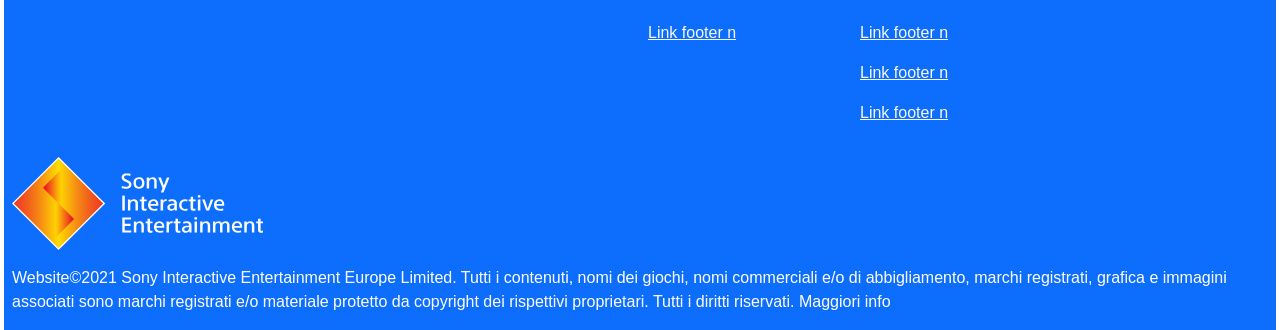
==== commit 593331f5: "correzione social" ====
--- a/index.html
+++ b/index.html
@@ -499,9 +499,7 @@
                 <h1 class="text-center">Seguici sui social media</h1>
             </div>
         </div>
-    </div>
-
-    <div class="container my-3 p-5">
+       
         <div class="row text-nowrap g-3">
             <div class="col col-6 col-sm-3">
                 <div class="social-card">
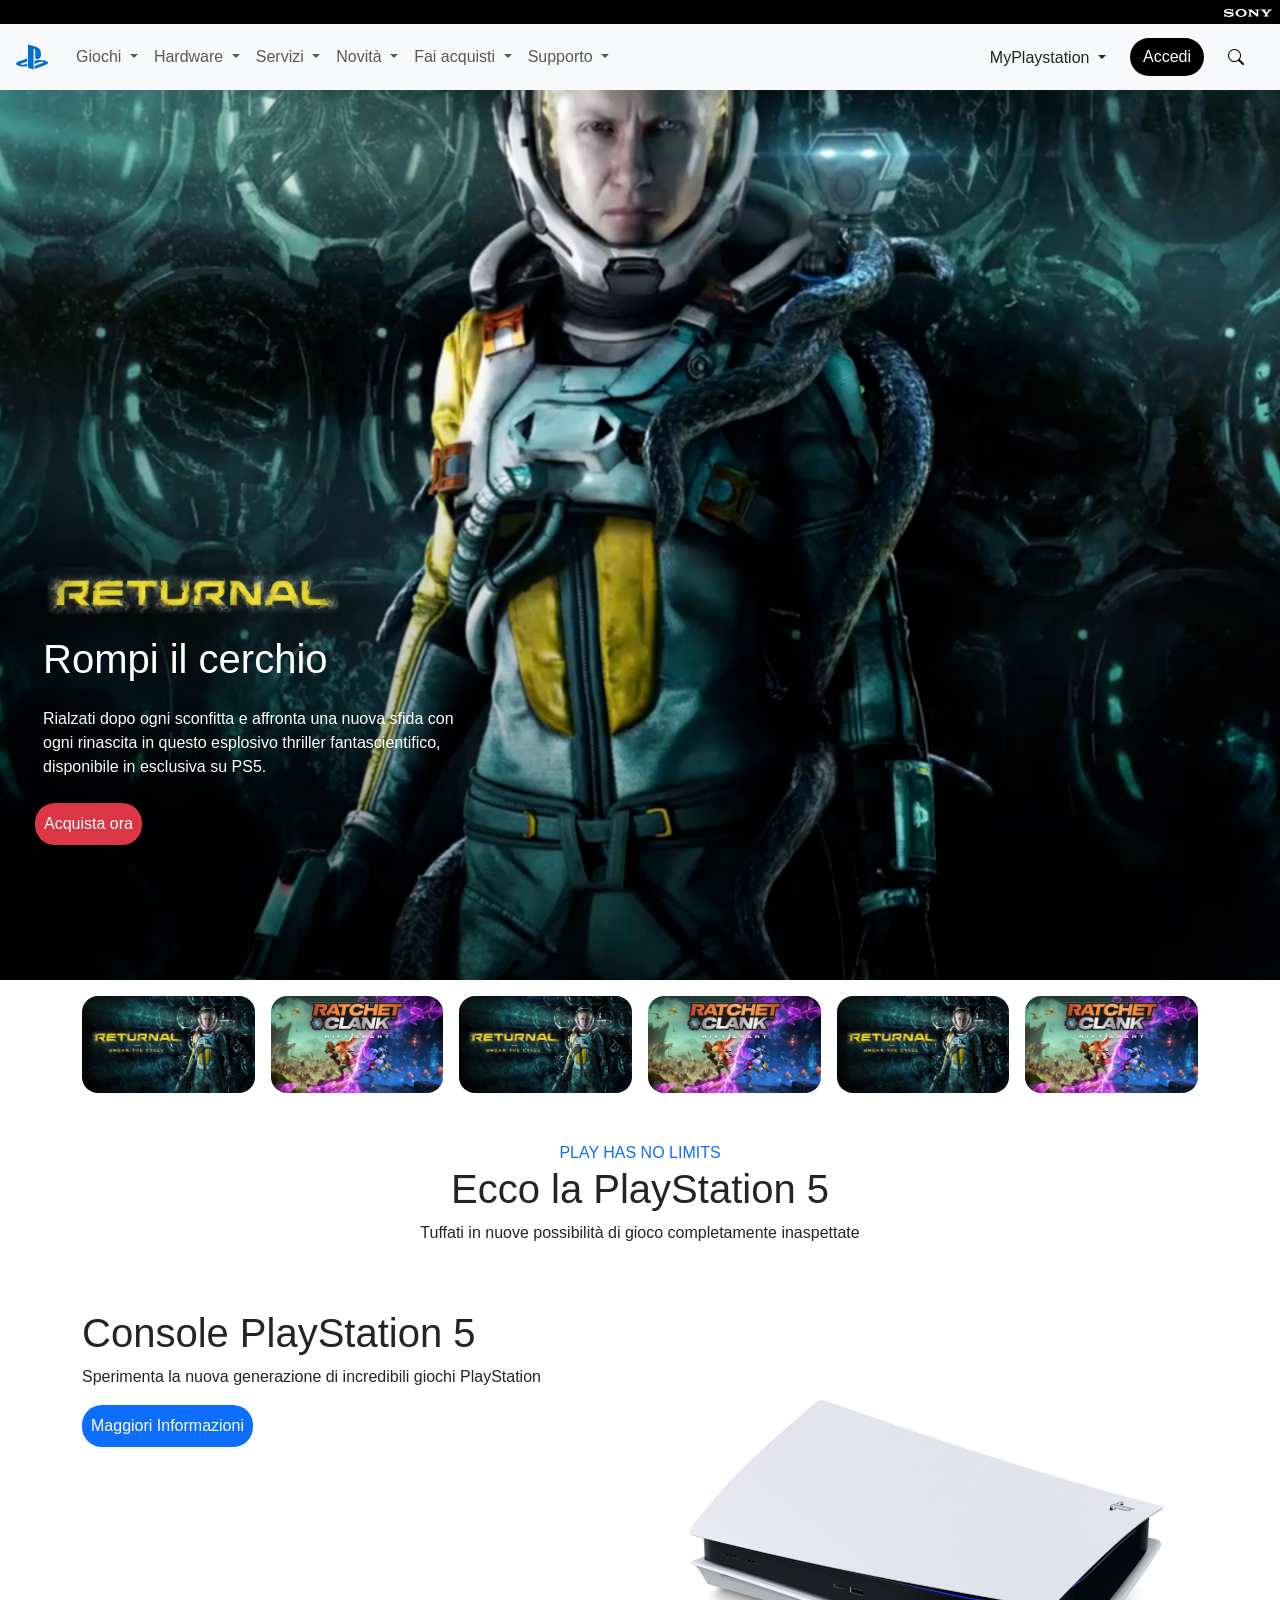
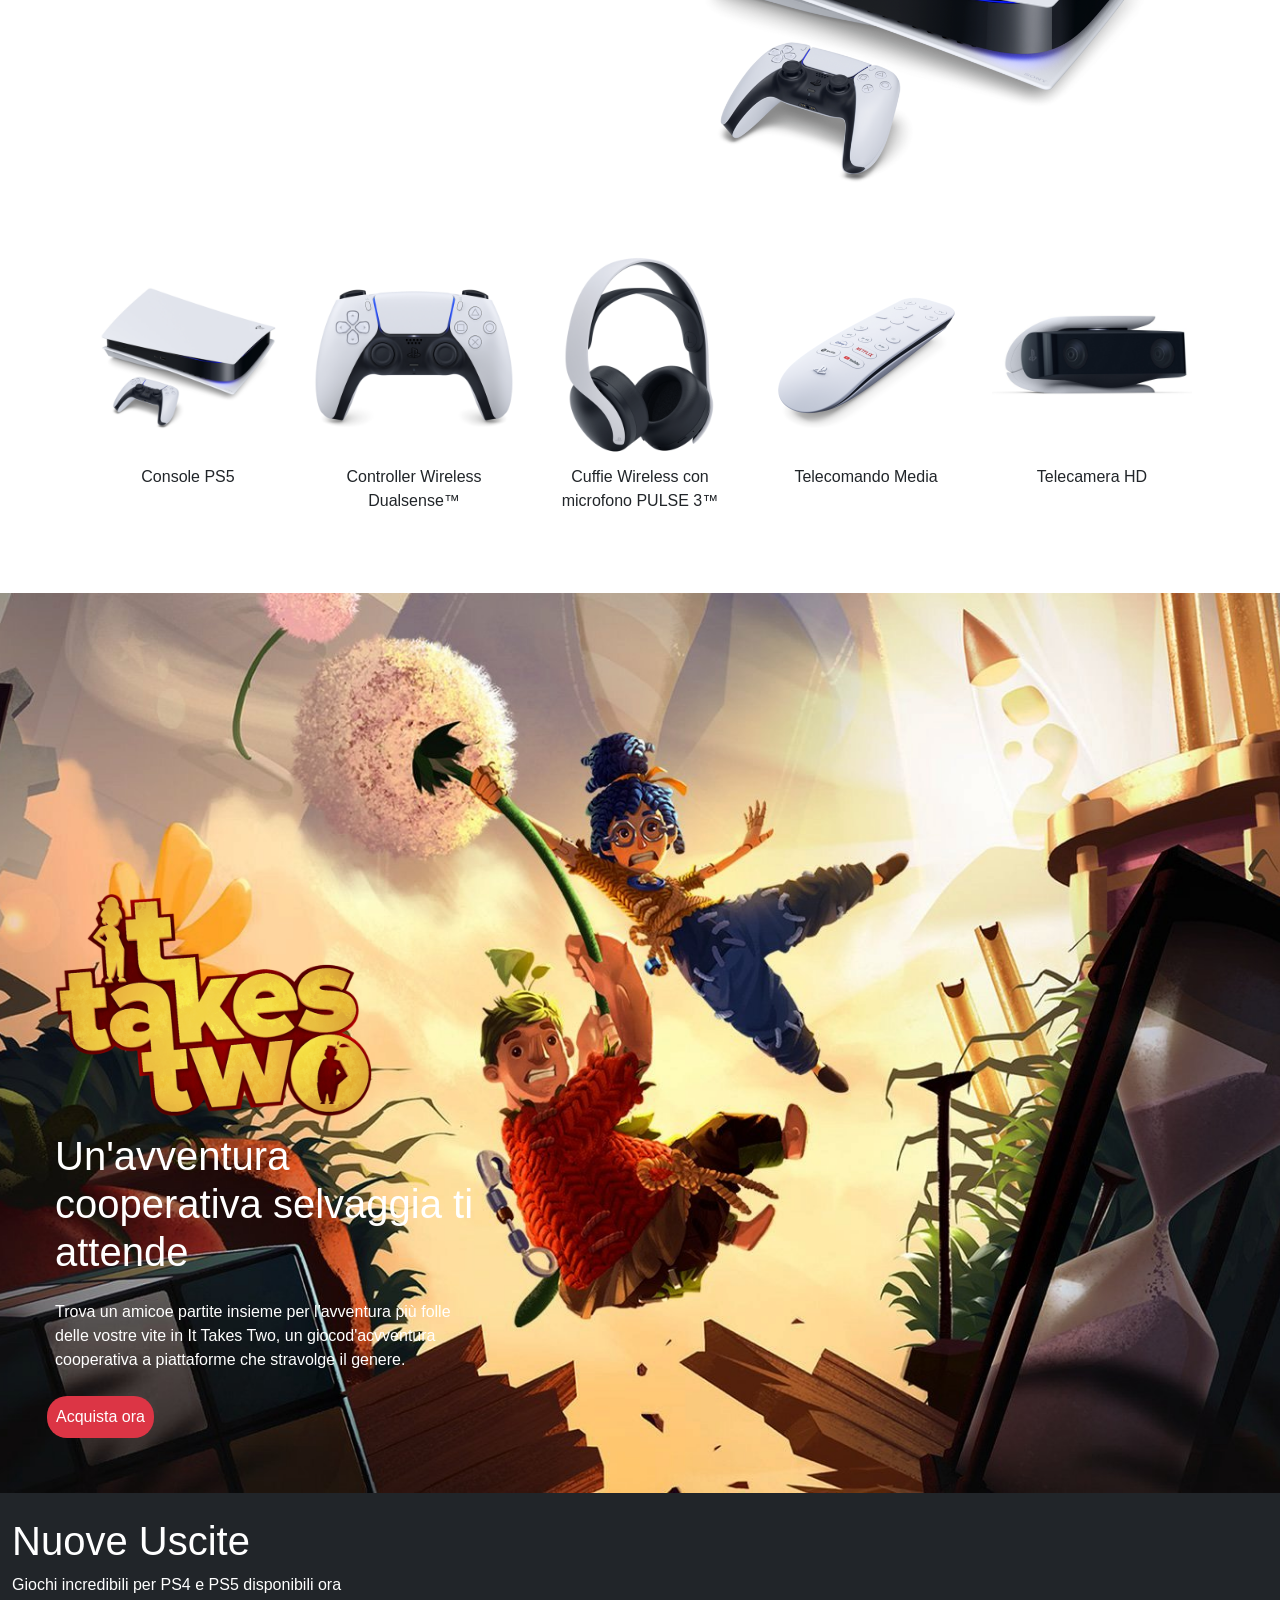
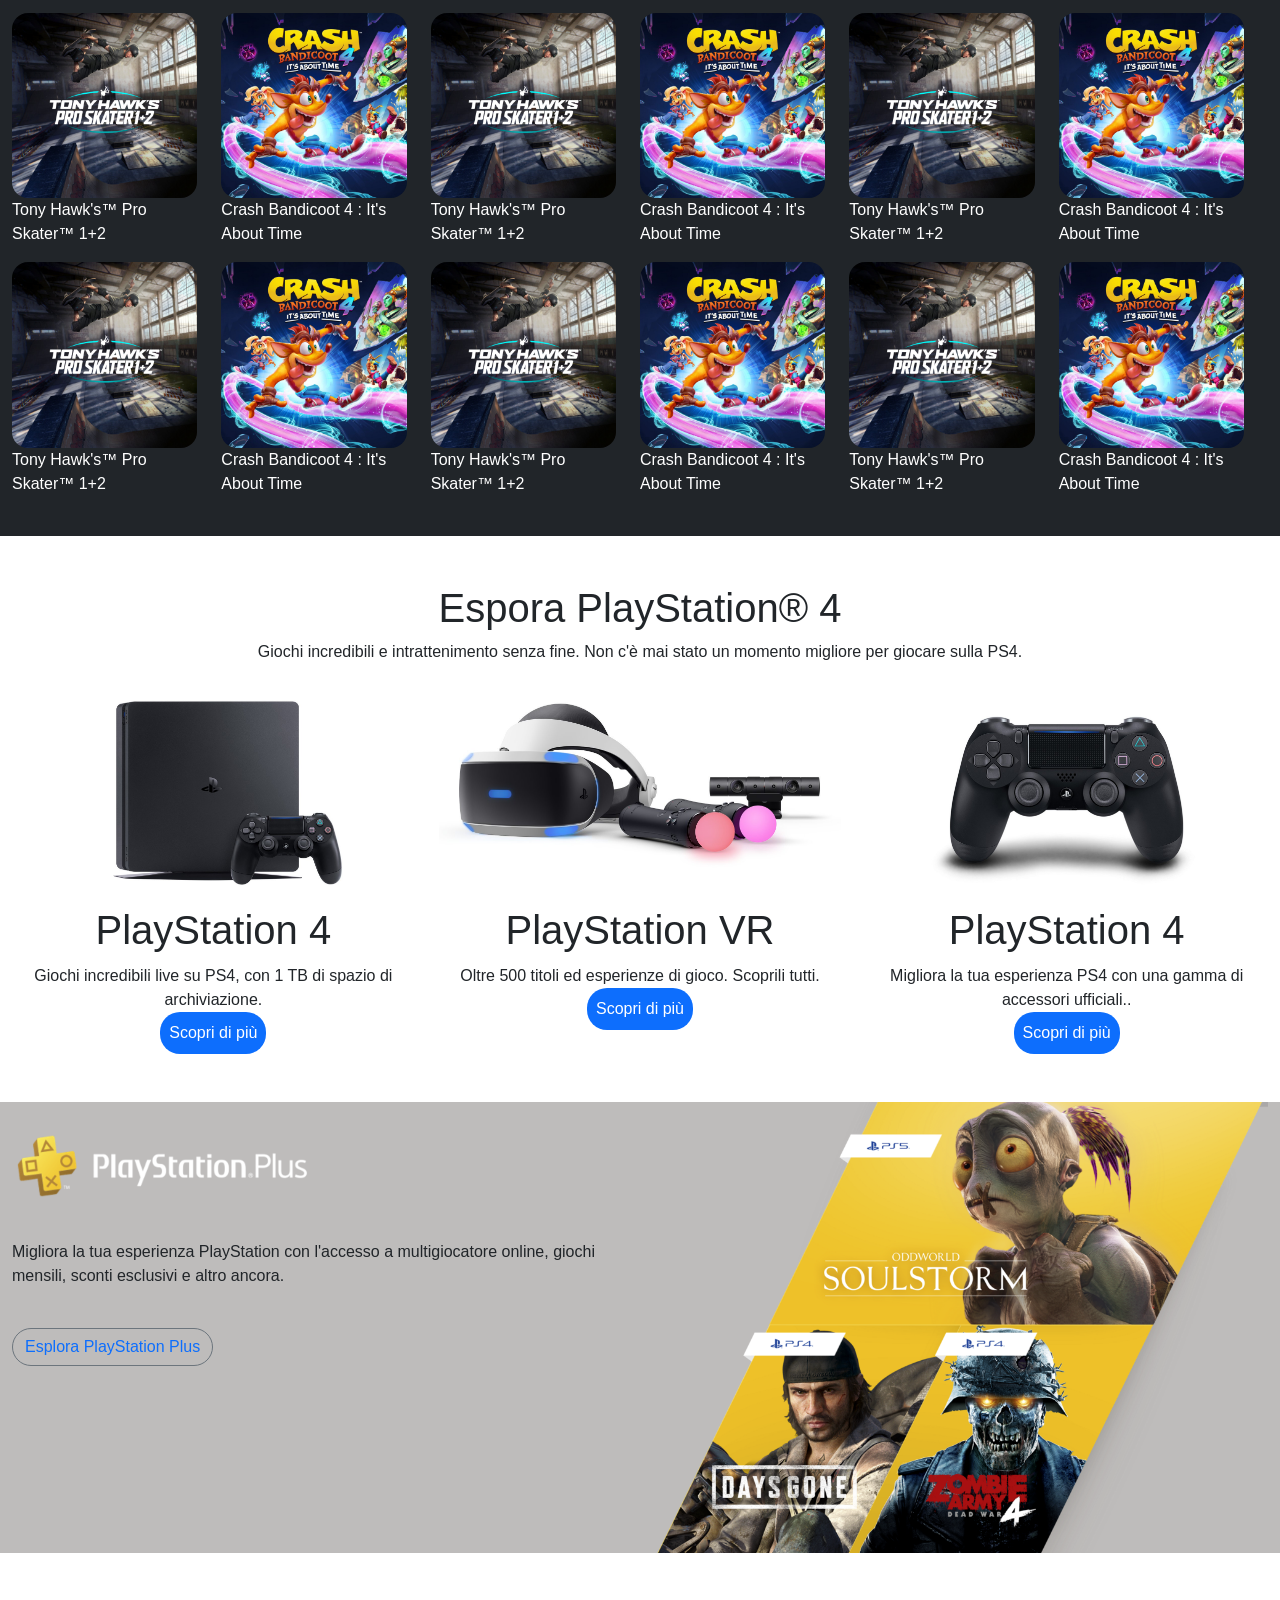
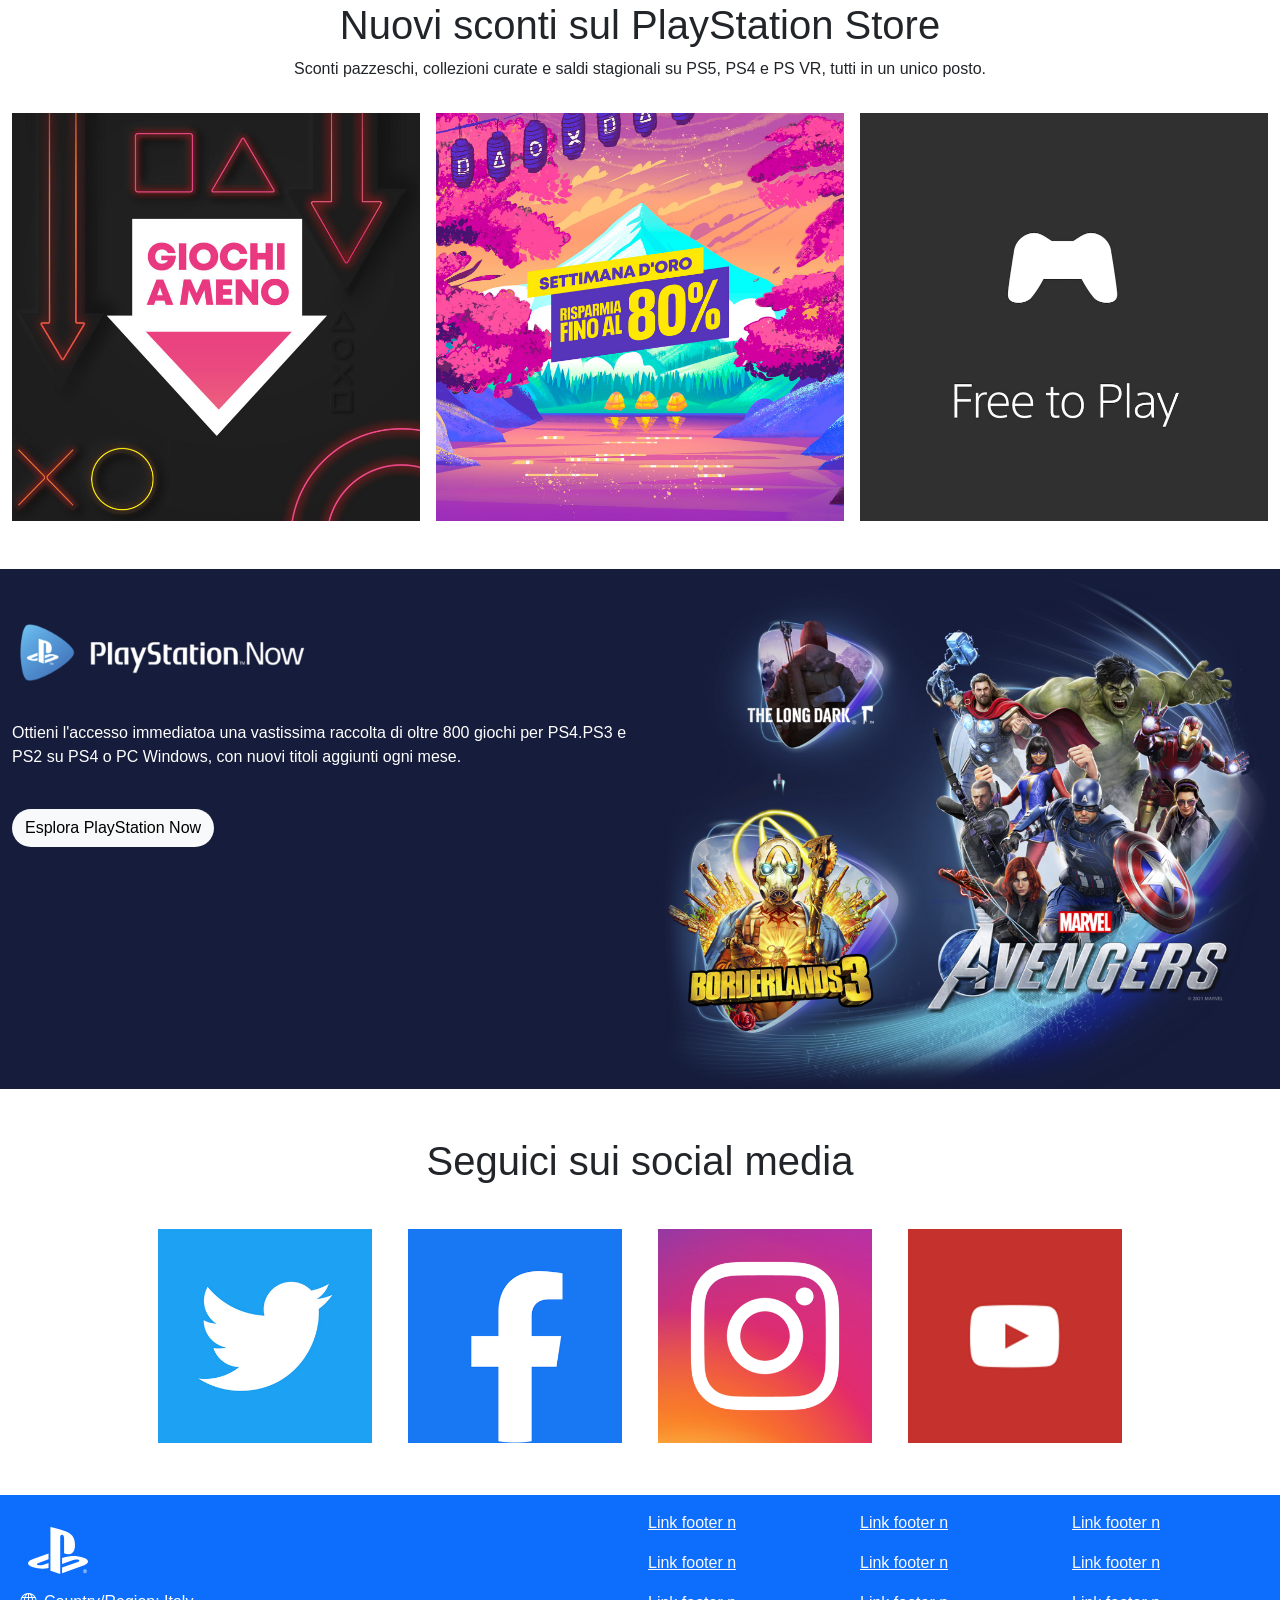
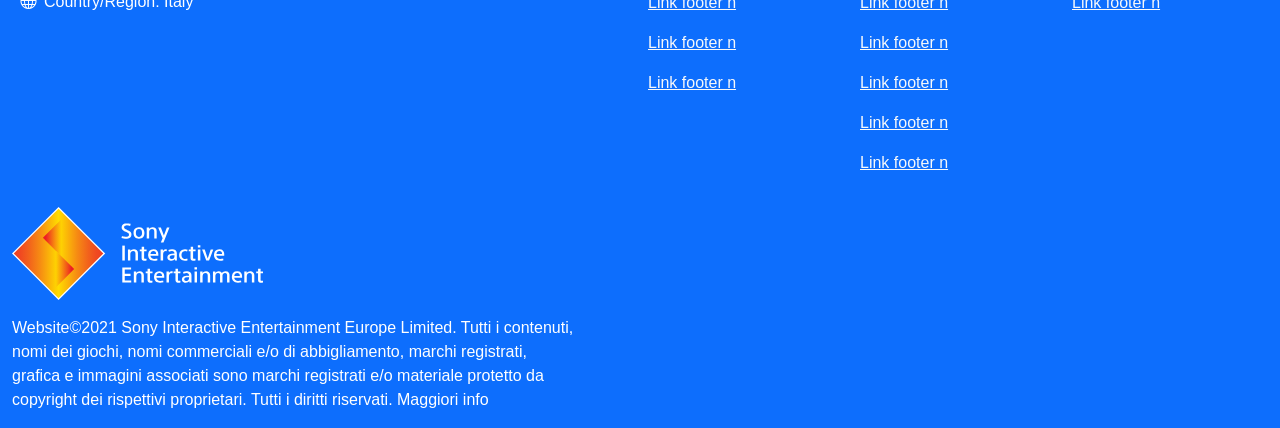
==== commit c95fa429: "modifiche e correzioni" ====
--- a/index.html
+++ b/index.html
@@ -246,7 +246,7 @@
 
     <!--Play5 e componenti-->
     <div class="container my-4">
-        <div class="row gap-5">
+        <div class="row my-5">
             <div class class="col col-12">
                 <div>
                     <p class="text-primary text-center mb-0">PLAY HAS NO LIMITS</p>
@@ -254,19 +254,47 @@
                     <p class="text-center">Tuffati in nuove possibilità di gioco completamente inaspettate</p>
                 </div>
             </div>
-            <div class class="col col-12 col-md-6">
-                <h1 class>Console PlayStation 5</h1>
-                <p class>Sperimenta la nuova generazione di incredibili giochi PlayStation</p>
-                <button class="btn text-white btn-hover bg-primary p-2" type="submit">Maggiori Informazioni</button>
+        </div>
+        <div class="row"> 
+            <div class="col col-12 col-md-6">
+                <div>
+                    <h1>Console PlayStation 5</h1>
+                    <p>Sperimenta la nuova generazione di incredibili giochi PlayStation</p>
+                    <button class="btn text-white btn-hover bg-primary p-2" type="submit">Maggiori Informazioni</button>
+                </div>
             </div>
             <div class="col col-12 col-md-6">
                 <div class="play-card">
-                    <img class="img-fluid" src="./img/playstation-5-thumb.png" alt="PS5">
-                </div>
-            </div>
-        </div>
-    </div>
-    <!--col d-md-6??-->
+                    <img class="img-fluid" src="./img/playstation-5-thumb.png" alt="console PS5">
+                </div>
+            </div>
+        </div>
+        <div class="row">     
+           <div class="component-cont col ">
+                <div class="component-card">
+                    <img class="img-fluid" src="./img/playstation-5-thumb.png" alt="console PS5">                   
+                    <p>Console PS5</p>                    
+                </div> 
+                 <div class="component-card">
+                    <img class="img-fluid" src="./img/joypad-thumb.png" alt="controller">                   
+                    <p>Controller Wireless Dualsense&trade;</p>                    
+                </div> 
+                 <div class="component-card">
+                    <img class="img-fluid" src="./img/headset-thumb.png" alt="cuffie">                   
+                    <p>Cuffie Wireless con microfono PULSE 3&trade;</p>                    
+                </div> 
+                 <div class="component-card">
+                    <img class="img-fluid" src="./img/remote-thumb.png" alt="telecomando">                   
+                    <p>Telecomando Media</p>                    
+                </div> 
+                 <div class="component-card">
+                    <img class="img-fluid" src="./img/camera-thumb.jpg" alt="telecamera">                   
+                    <p>Telecamera HD</p>                    
+                </div> 
+            </div>
+        </div>
+    </div>
+   
 
     <!--It Takes Two-->
     <div class="takestwo-container container-fluid">
@@ -493,14 +521,14 @@
     </div>
 
     <!--Social-->
-    <div class="container-fluid my-5">
+    <div class="social-container my-5">
         <div class="row g-3">
             <div class class="col col-12">
                 <h1 class="text-center">Seguici sui social media</h1>
             </div>
         </div>
        
-        <div class="row text-nowrap g-3">
+        <div class="row social-wrap g-3">
             <div class="col col-6 col-sm-3">
                 <div class="social-card">
                     <img class="img-fluid" src="./img/twitter.jpg" alt="twitter">
@@ -523,17 +551,14 @@
             </div>
         </div>
     </div>
-    <!--spazio ai lati??-->
-
 
     <!--Footer-->
-    <div class="container-fluid">
-        <div class="row bg-primary g-3">
+    <div class="container-fluid bg-primary">
+        <div class="row g-3">
             <div class="col col-12 col-lg-6">
                 <div>
-                    <img class="img-fluid" src="./img/ps-footer.svg" alt="logo ps">
-                    <i class="text-white bi-globe"></i>
-                    <p class="country text-white">Country/Region: Italy</p>
+                    <img class="img-fluid p-3" src="./img/ps-footer.svg" alt="logo ps">                  
+                    <p class="country text-white"><i class="text-white bi-globe mx-2"></i>Country/Region: Italy</p>
                 </div>
             </div>
 
--- a/style/index.css
+++ b/style/index.css
@@ -4,12 +4,16 @@
     box-sizing: border-box;
 }
 
-
-
 body {
     font-family: Helvetica, Arial, sans-serif;
 }
 
+
+.btn {
+    border-radius: 20px;
+}
+
+/*Header*/
 .logo-sony img {
     width: 3rem;
 }
@@ -35,11 +39,7 @@
     position:relative;
 }
 
-
-.btn {
-    border-radius: 20px;
-}
-
+/*Returnal*/
 
 .container-hero {
     margin-top: 80px;
@@ -70,6 +70,26 @@
     }
 }
 
+/*PS5 e componenti*/
+.component-cont {
+  display: flex;           
+  flex-direction: row;     
+  justify-content: space-evenly; 
+  gap: 20px;              
+  flex-wrap: wrap;         
+}
+
+.component-card {
+  flex: 0 0 200px;        
+  text-align: center;      
+}
+
+.component-card p {
+  margin: 10px 0 0;        
+  font-weight: 500;
+}
+
+/*ItTakesTwo*/
 
 .takestwo-container {
     margin-top: 80px;
@@ -95,7 +115,6 @@
      
 }
 
-
 @media screen and (min-width: 992px) {
 
    .takestwo-content {
@@ -103,7 +122,7 @@
     }
 }
 
-
+/*PlayStation Plus*/
 .ps-plus {
     background-color:rgba(190, 188, 187) ;
 }
@@ -119,6 +138,7 @@
     }
 }
 
+/*PlayStation Now*/
 .ps-now {
     background-color:rgba(22, 28, 59) ;
 }
@@ -135,18 +155,32 @@
 }
 
 
+/*Social*/
+@media screen and (min-width: 768px) {
+.social-wrap {
+    display: flex;
+    justify-content: center;
+    gap: 20px;
+    flex-wrap: nowrap;       
+    max-width: 1000px;        
+    margin: 0 auto 40px;      
+    padding: 20px 40px;   
+}
+}
 
-@media screen and (min-width: 768px) 
+/*Footer*/
 
-    
 /*.country::before {
     content: \F3EE;
+    font-family;bootstrap-icon;
     margin-right: 10px;
-}*/
-
+}
+alla fine ho inserito l'icona nel <p> */
 
 @media screen and (min-width: 1200px) {
     .footer-text{
         width: 45%;
     }
-} +} 
+
+
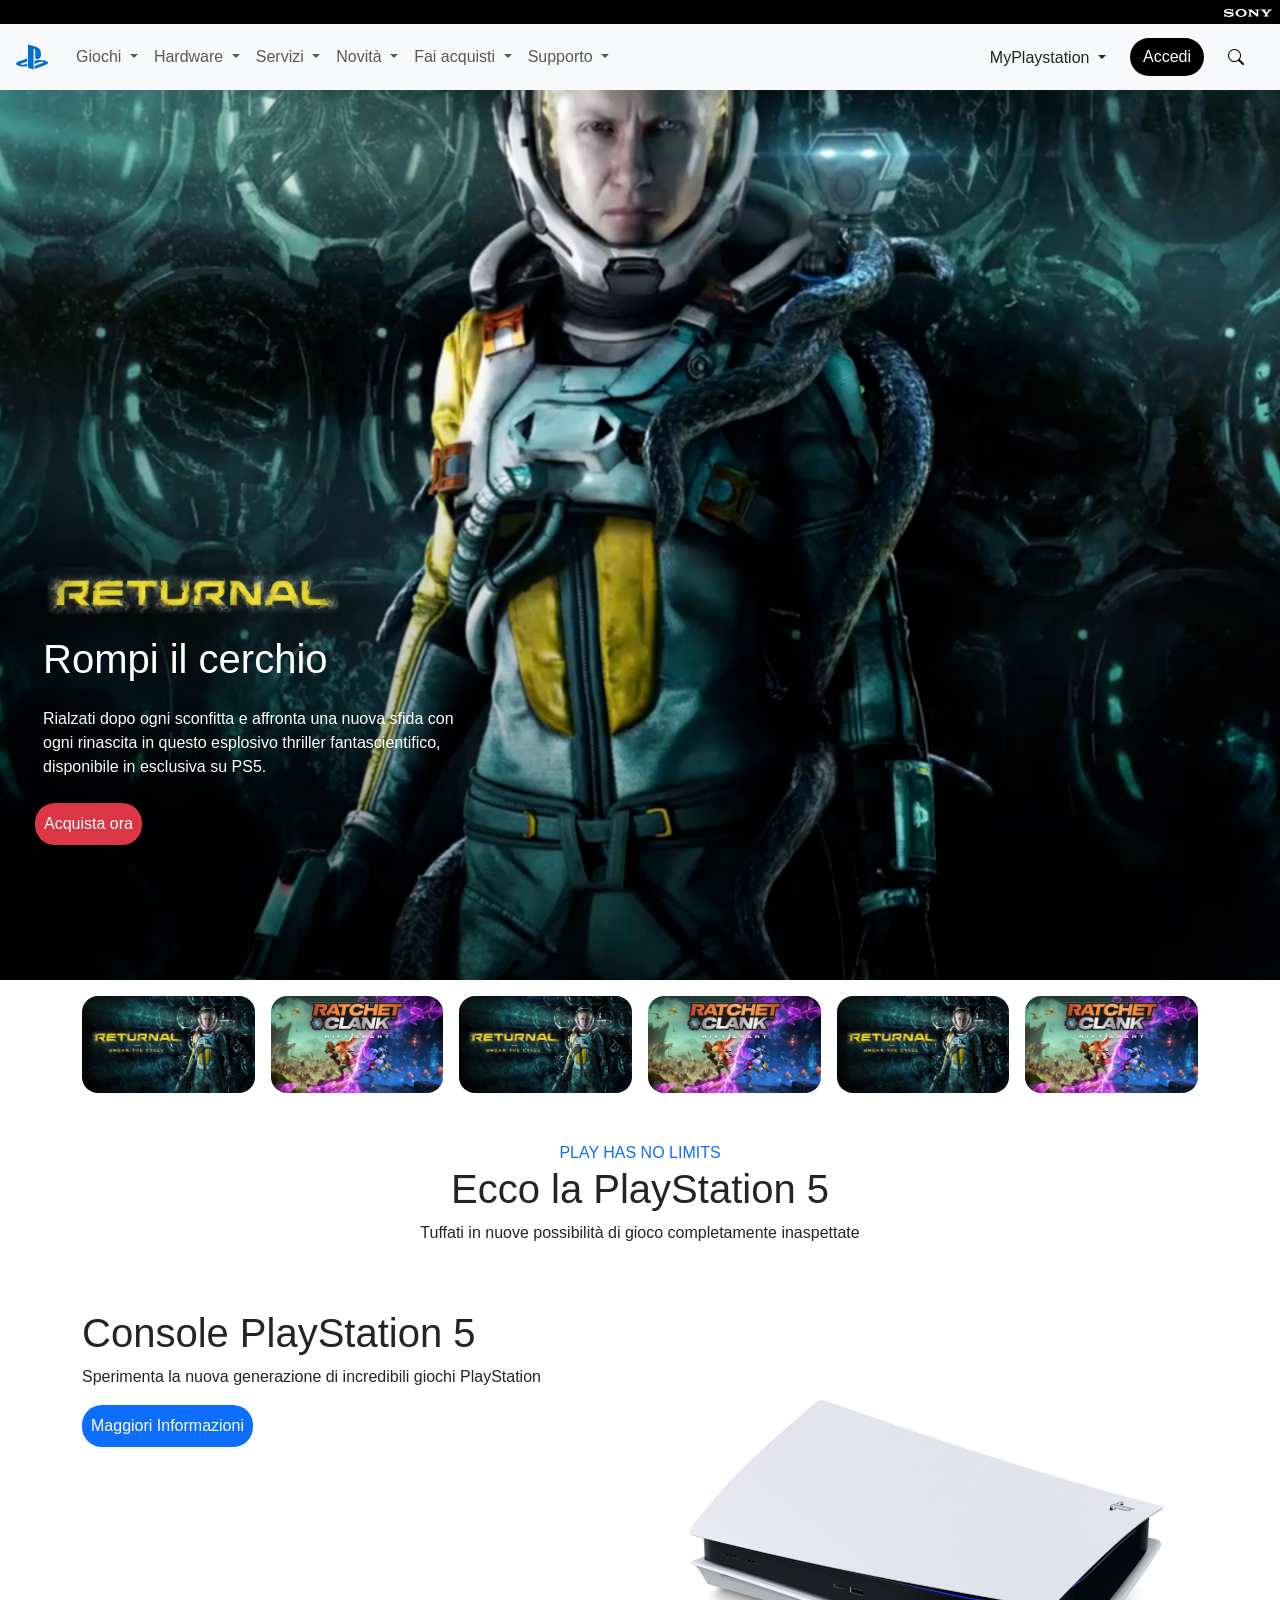
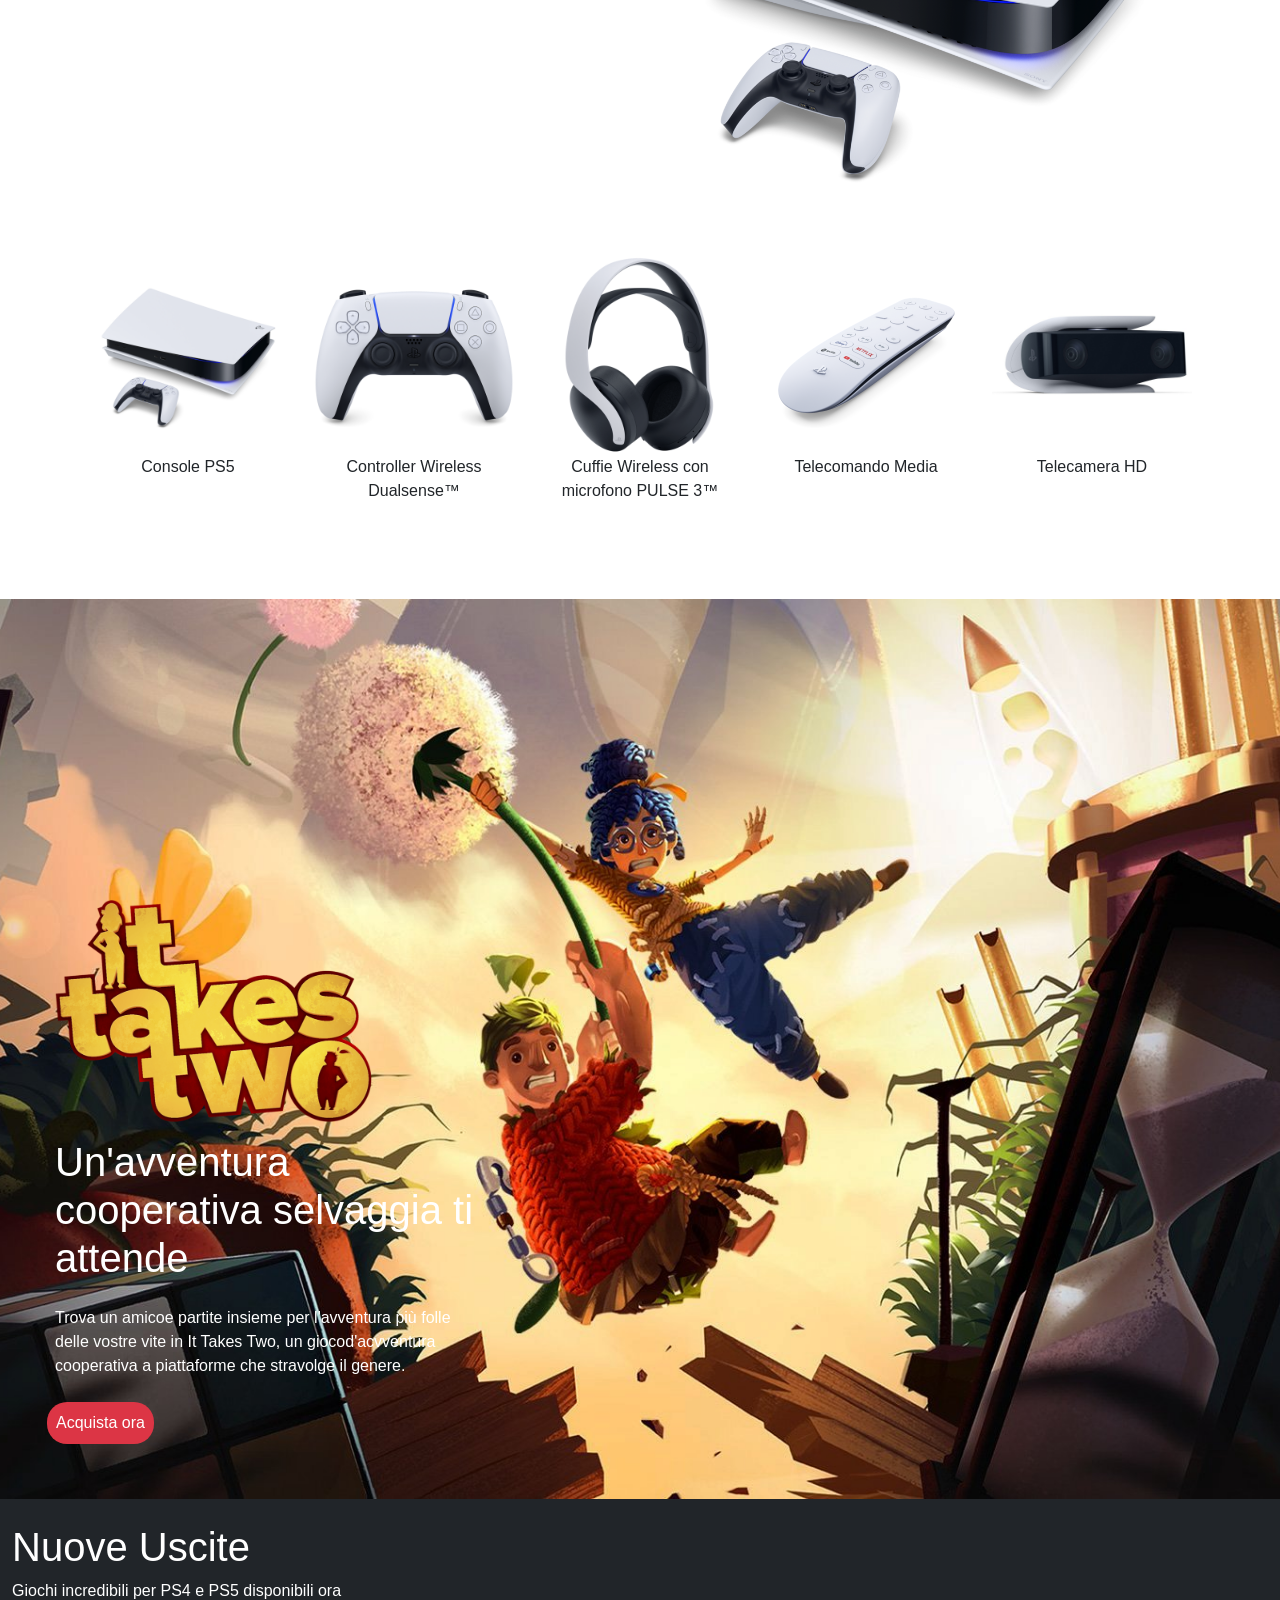
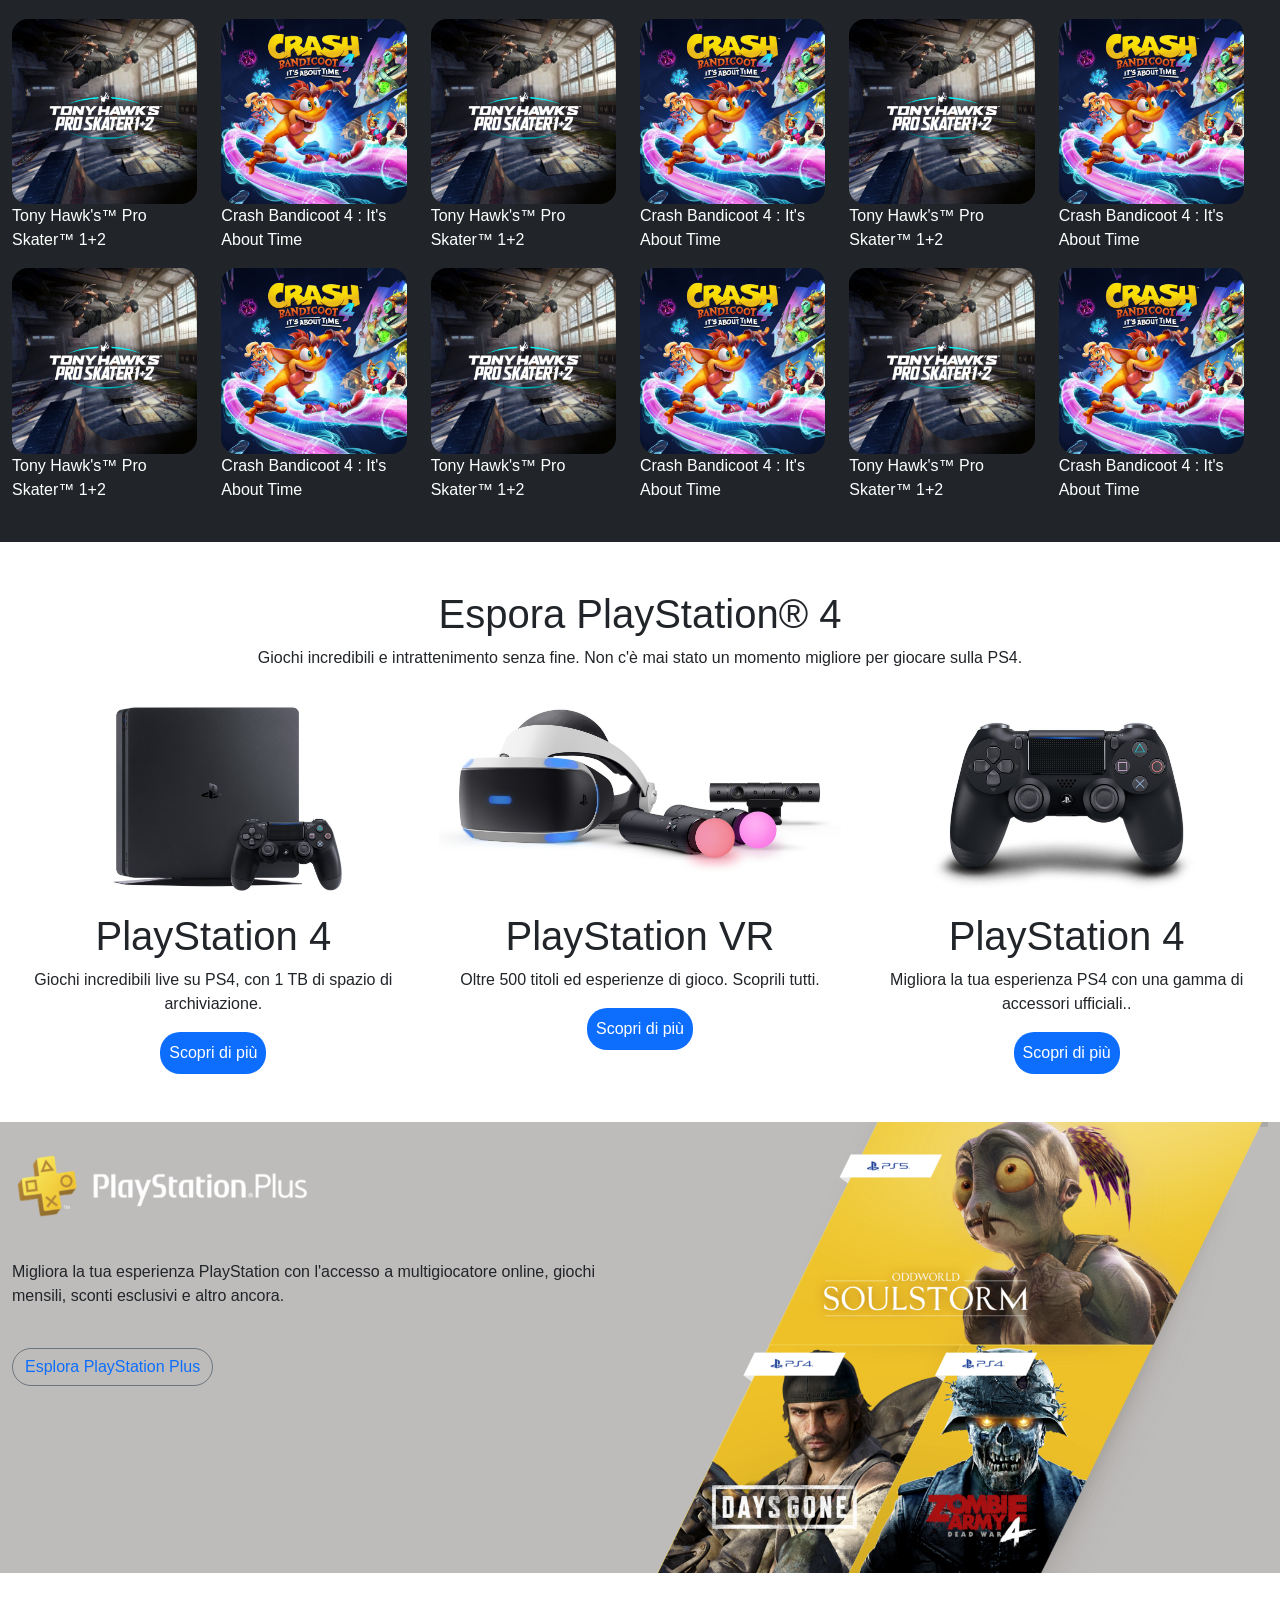
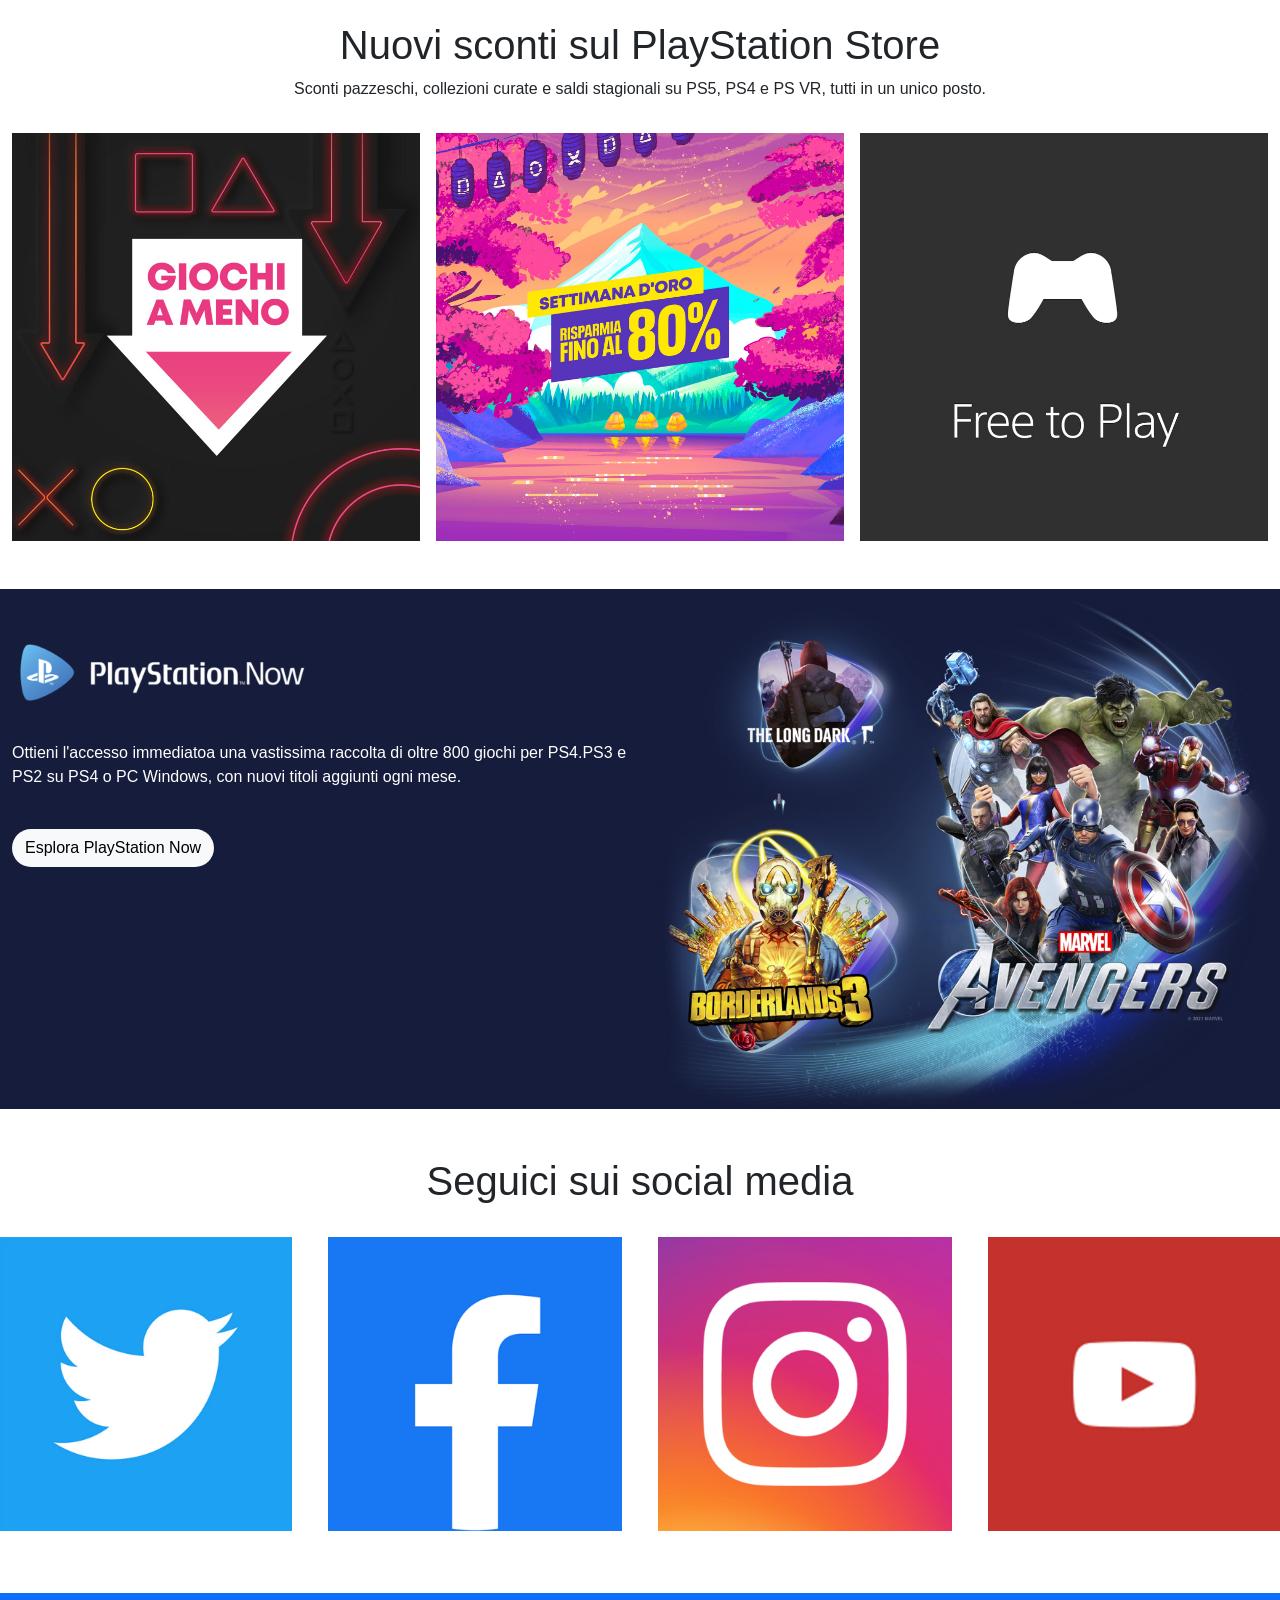
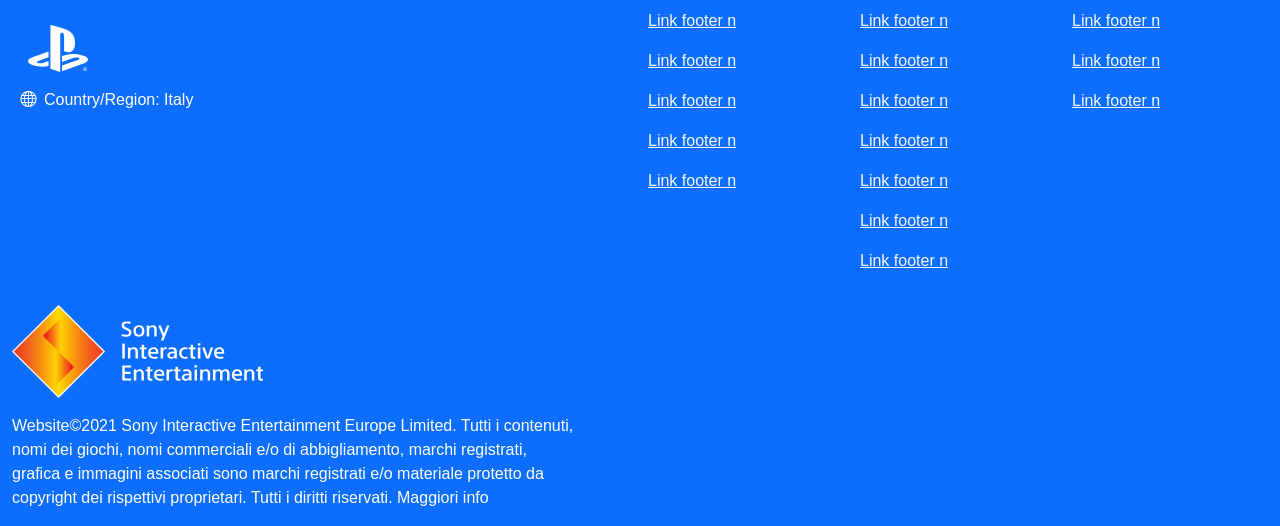
==== commit e272f553: "modifiche play5 e componenti" ====
--- a/index.html
+++ b/index.html
@@ -521,14 +521,14 @@
     </div>
 
     <!--Social-->
-    <div class="social-container my-5">
+    <div class="container-fluid my-5">
         <div class="row g-3">
             <div class class="col col-12">
                 <h1 class="text-center">Seguici sui social media</h1>
             </div>
         </div>
        
-        <div class="row social-wrap g-3">
+        <div class="row social-wrap g-3 p-2">
             <div class="col col-6 col-sm-3">
                 <div class="social-card">
                     <img class="img-fluid" src="./img/twitter.jpg" alt="twitter">
--- a/style/index.css
+++ b/style/index.css
@@ -85,8 +85,15 @@
 }
 
 .component-card p {
-  margin: 10px 0 0;        
-  font-weight: 500;
+ display: none;
+}
+
+@media screen and (min-width: 768px) {
+
+    .component-card p {
+    display: inline-block;
+}
+   
 }
 
 /*ItTakesTwo*/
@@ -162,8 +169,8 @@
     justify-content: center;
     gap: 20px;
     flex-wrap: nowrap;       
-    max-width: 1000px;        
-    margin: 0 auto 40px;      
+    max-width: px;        
+    margin: 0 auto 70px;      
     padding: 20px 40px;   
 }
 }
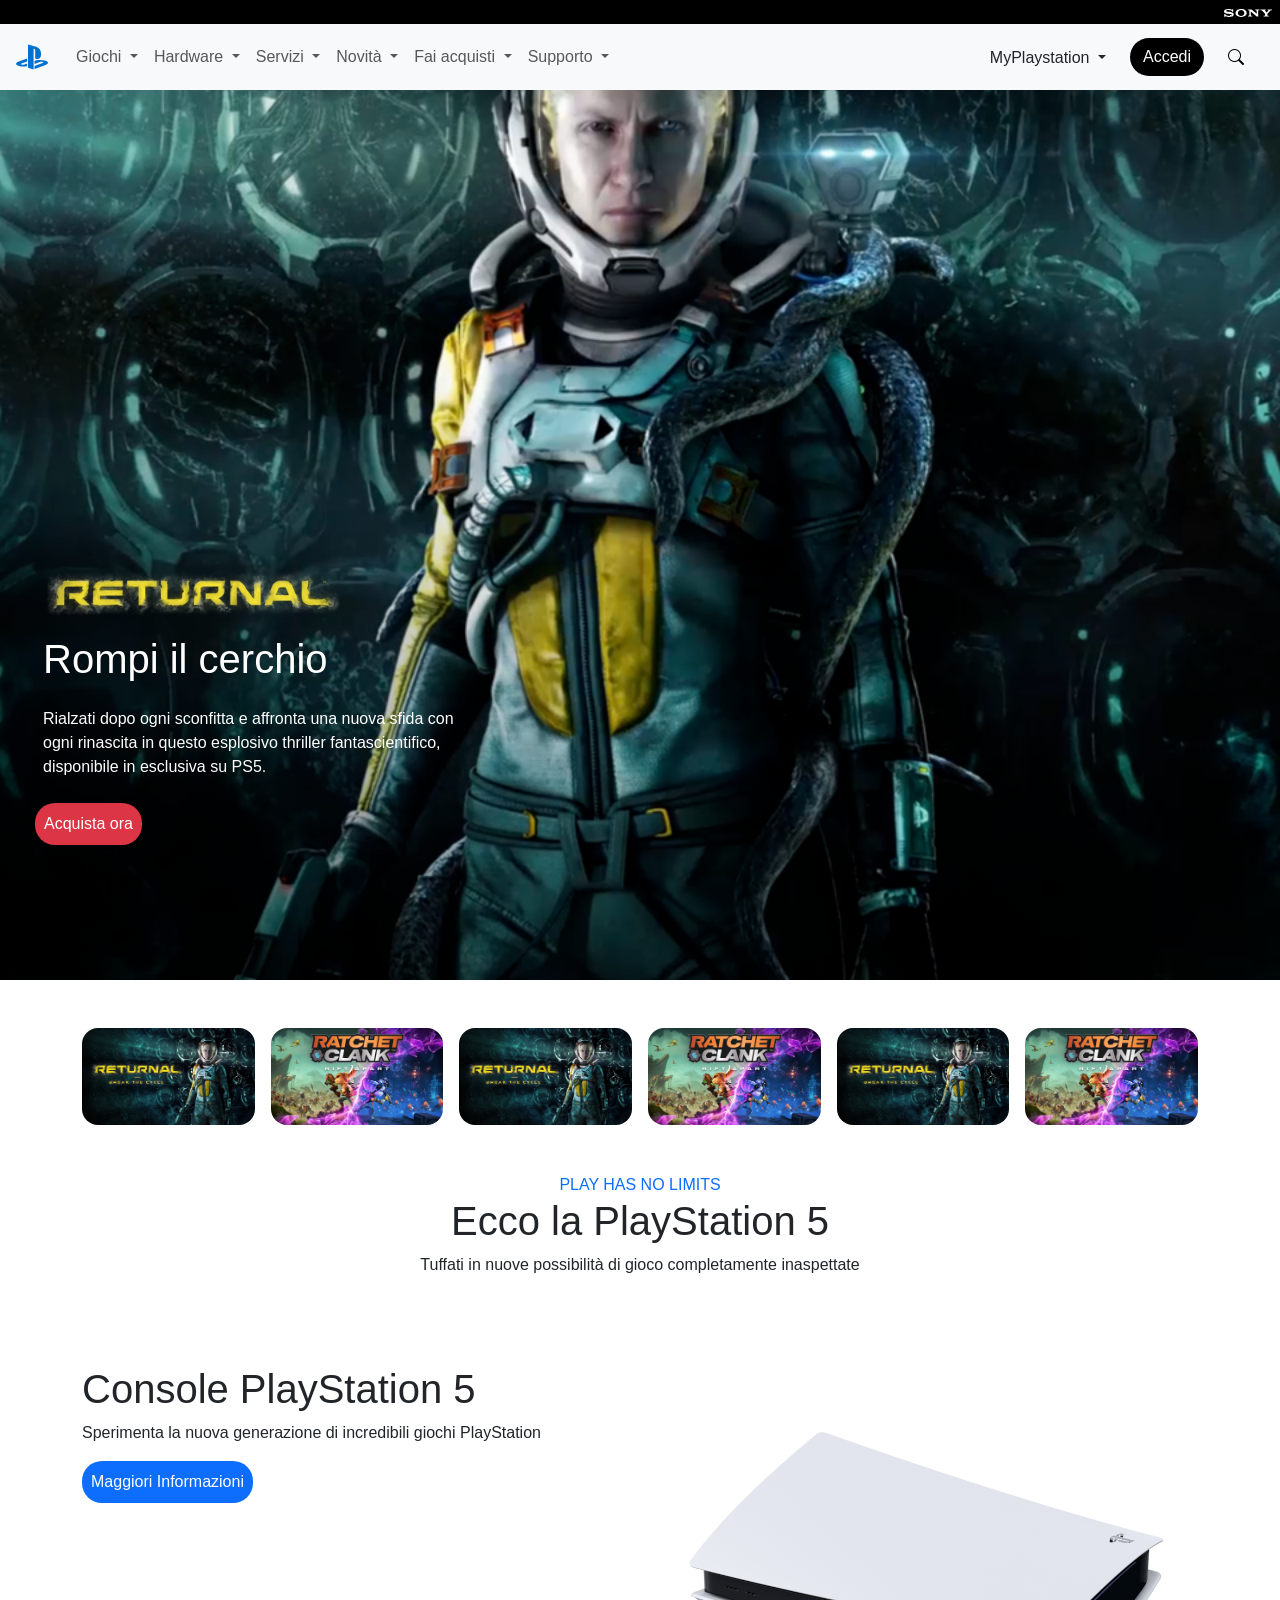
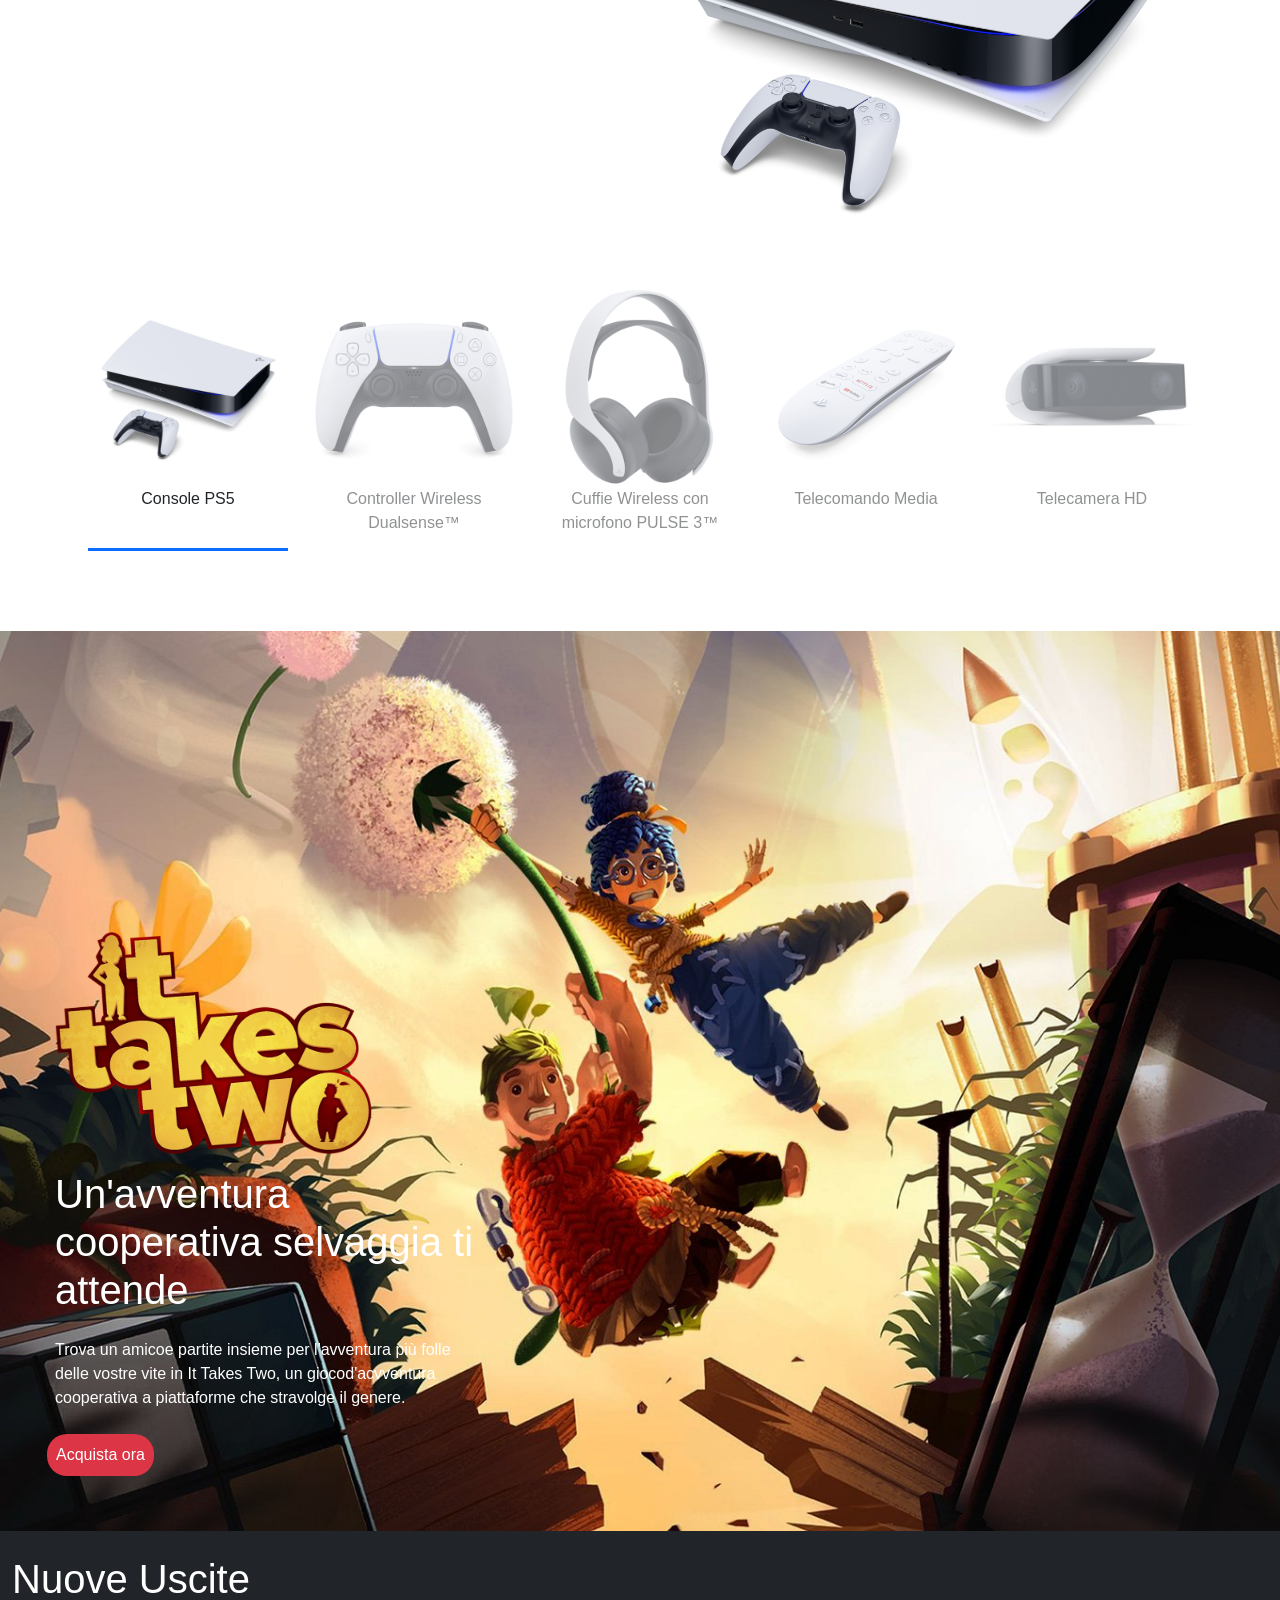
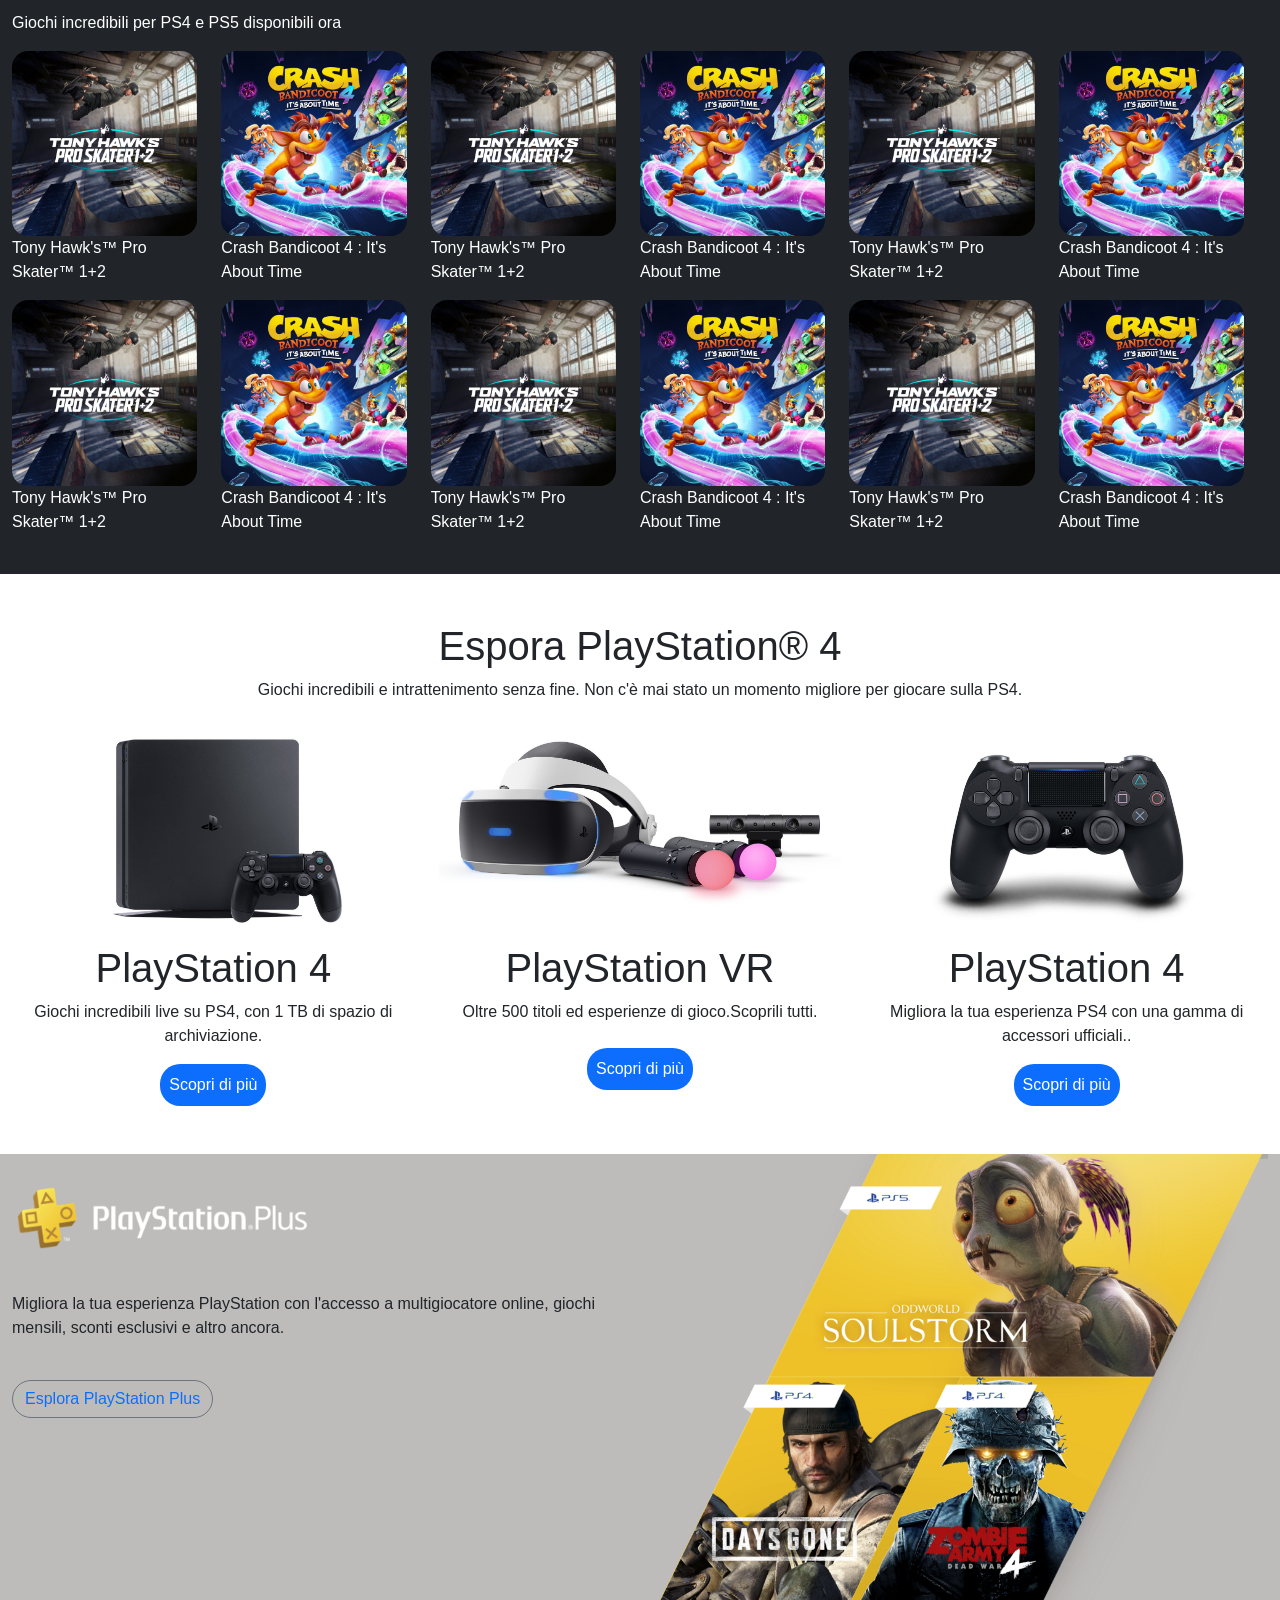
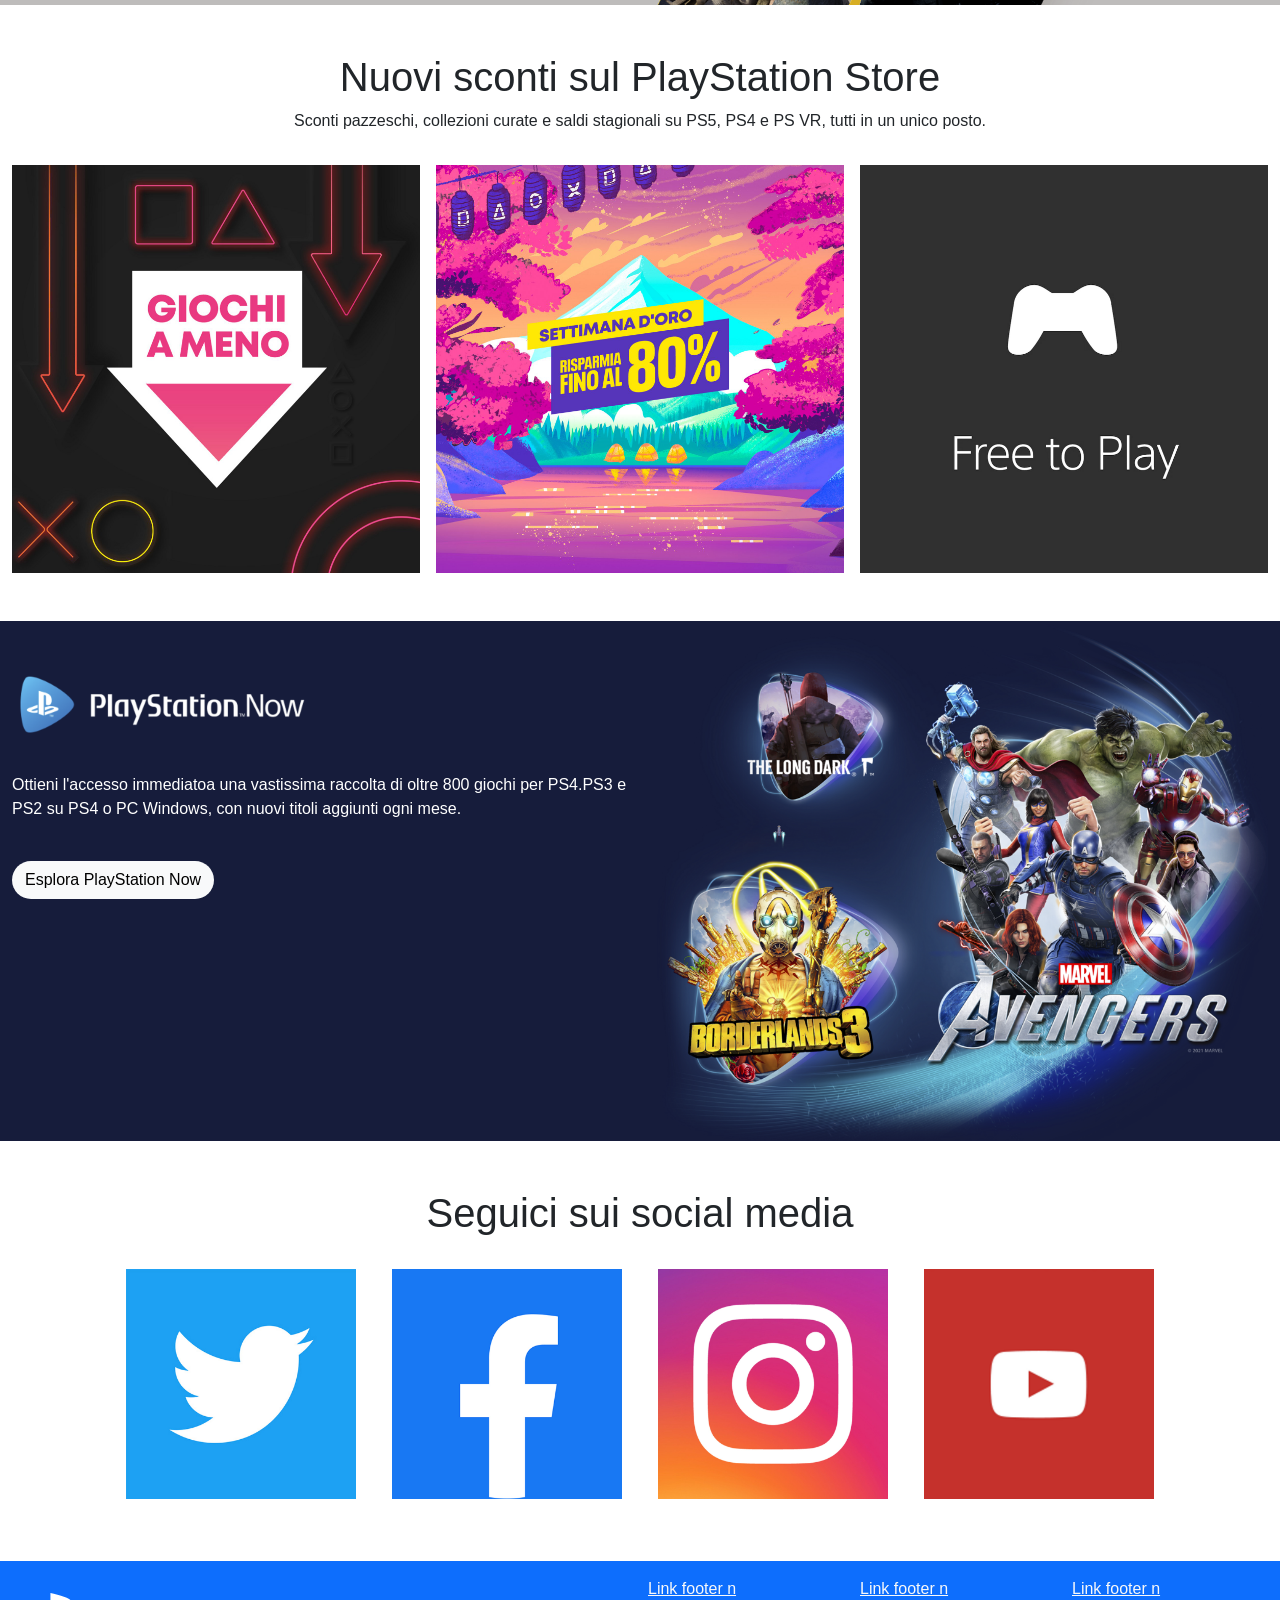
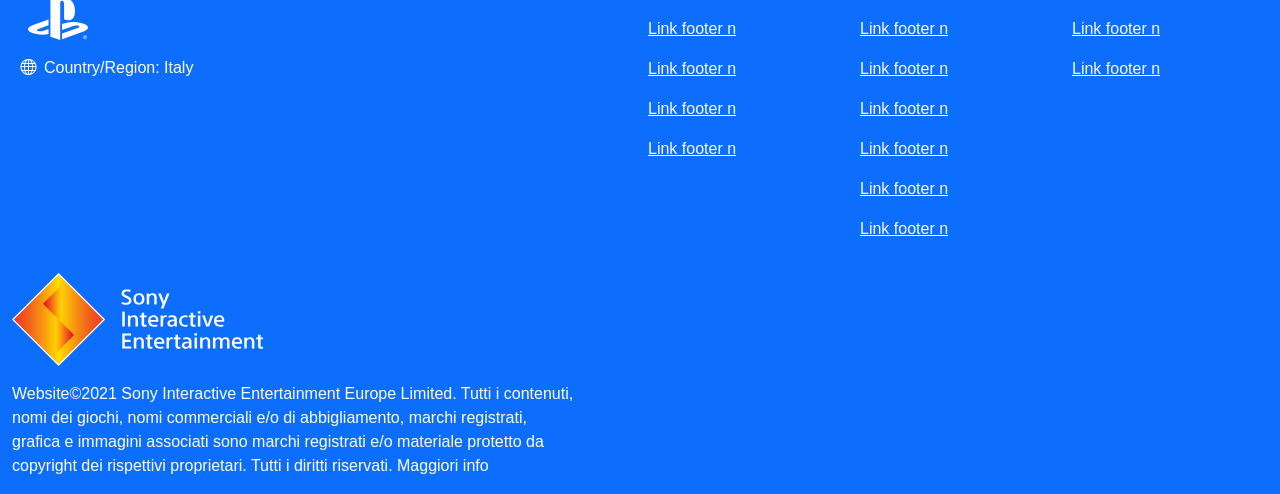
==== commit b667f87c: "modifiche animazioni" ====
--- a/index.html
+++ b/index.html
@@ -43,12 +43,12 @@
                                 Giochi
                             </a>
                             <ul class="dropdown-menu">
-                                <li class="d-inline-block px-3"><a href="#"> <img src="./img/play-menu-ico.png"
+                                <li class="dropdown-icona d-inline-block px-3"><a href="#"> <img src="./img/play-menu-ico.png"
                                             alt="icona play" width="40" height="40"></a>Playstation3</li>
-                                <li class="d-inline-block px-3"><a href="#"><img src="./img/play-menu-ico.png"
+                                <li class="dropdown-icona d-inline-block px-3"><a href="#"><img src="./img/play-menu-ico.png"
                                             alt="icona play" width="40" height="40"></a>Playstation4</li>
-                                <li class="d-inline-block px-3"><a href="#"><img src="./img/play-menu-ico.png"
-                                            alt="icona play" width="40" height="40"></a>Playstation5</li>
+                                <li class="dropdown-icona d-inline-block px-3"><a href="#"><img src="./img/play-menu-ico.png"
+                                            alt="icona play"  width="40" height="40"></a>Playstation5</li>
                                 <li class="d-block">
                                     <hr class="dropdown-divider">
                                 </li>
@@ -64,11 +64,11 @@
                                 Hardware
                             </a>
                             <ul class="dropdown-menu">
-                                <li class="d-inline-block px-3"><a href="#"><img src="./img/play-menu-ico.png"
+                                <li class="dropdown-icona d-inline-block px-3"><a href="#"><img src="./img/play-menu-ico.png"
                                             alt="icona play" width="40" height="40"></a>Playstation3</li>
-                                <li class="d-inline-block px-3 "><a href="#"><img src="./img/play-menu-ico.png"
+                                <li class="dropdown-icona d-inline-block px-3 "><a href="#"><img src="./img/play-menu-ico.png"
                                             alt="icona play" width="40" height="40"></a>Playstation4</li>
-                                <li class="d-inline-block px-3 "><a href="#"><img src="./img/play-menu-ico.png"
+                                <li class="dropdown-icona d-inline-block px-3 "><a href="#"><img src="./img/play-menu-ico.png"
                                             alt="icona play" width="40" height="40"></a>Playstation5</li>
                                 <li>
                                     <hr class="dropdown-divider">
@@ -85,11 +85,11 @@
                                 Servizi
                             </a>
                             <ul class="dropdown-menu">
-                                <li class="d-inline-block px-3"><a href="#"><img src="./img/play-menu-ico.png"
+                                <li class="dropdown-icona d-inline-block px-3"><a href="#"><img src="./img/play-menu-ico.png"
                                             alt="icona play" width="40" height="40"></a>Playstation3</li>
-                                <li class="d-inline-block px-3 "><a href="#"><img src="./img/play-menu-ico.png"
+                                <li class="dropdown-icona d-inline-block px-3 "><a href="#"><img src="./img/play-menu-ico.png"
                                             alt="icona play" width="40" height="40"></a>Playstation4</li>
-                                <li class="d-inline-block px-3 "><a href="#"><img src="./img/play-menu-ico.png"
+                                <li class="dropdown-icona d-inline-block px-3 "><a href="#"><img src="./img/play-menu-ico.png"
                                             alt="icona play" width="40" height="40"></a>Playstation5</li>
                                 <li>
                                     <hr class="dropdown-divider">
@@ -106,11 +106,11 @@
                                 Novità
                             </a>
                             <ul class="dropdown-menu">
-                                <li class="d-inline-block px-3"><a href="#"><img src="./img/play-menu-ico.png"
+                                <li class="dropdown-icona d-inline-block px-3"><a href="#"><img src="./img/play-menu-ico.png"
                                             alt="icona play" width="40" height="40"></a>Playstation3</li>
-                                <li class="d-inline-block px-3 "><a href="#"><img src="./img/play-menu-ico.png"
+                                <li class="dropdown-icona d-inline-block px-3 "><a href="#"><img src="./img/play-menu-ico.png"
                                             alt="icona play" width="40" height="40"></a>Playstation4</li>
-                                <li class="d-inline-block px-3 "><a href="#"><img src="./img/play-menu-ico.png"
+                                <li class="dropdown-icona d-inline-block px-3 "><a href="#"><img src="./img/play-menu-ico.png"
                                             alt="icona play" width="40" height="40"></a>Playstation5</li>
                                 <li>
                                     <hr class="dropdown-divider">
@@ -127,11 +127,11 @@
                                 Fai acquisti
                             </a>
                             <ul class="dropdown-menu">
-                                <li class="d-inline-block px-3"><a href="#"><img src="./img/play-menu-ico.png"
+                                <li class="dropdown-icona d-inline-block px-3"><a href="#"><img src="./img/play-menu-ico.png"
                                             alt="icona play" width="40" height="40"></a>Playstation3</li>
-                                <li class="d-inline-block px-3 "><a href="#"><img src="./img/play-menu-ico.png"
+                                <li class="dropdown-icona d-inline-block px-3 "><a href="#"><img src="./img/play-menu-ico.png"
                                             alt="icona play" width="40" height="40"></a>Playstation4</li>
-                                <li class="d-inline-block px-3 "><a href="#"><img src="./img/play-menu-ico.png"
+                                <li class="dropdown-icona d-inline-block px-3 "><a href="#"><img src="./img/play-menu-ico.png"
                                             alt="icona play" width="40" height="40"></a>Playstation5</li>
                                 <li>
                                     <hr class="dropdown-divider">
@@ -148,11 +148,11 @@
                                 Supporto
                             </a>
                             <ul class="dropdown-menu">
-                                <li class="d-inline-block px-3"><a href="#"><img src="./img/play-menu-ico.png"
+                                <li class="dropdown-icona d-inline-block px-3"><a href="#"><img src="./img/play-menu-ico.png"
                                             alt="icona play" width="40" height="40"></a>Playstation3</li>
-                                <li class="d-inline-block px-3 "><a href="#"><img src="./img/play-menu-ico.png"
+                                <li class="dropdown-icona d-inline-block px-3 "><a href="#"><img src="./img/play-menu-ico.png"
                                             alt="icona play" width="40" height="40"></a>Playstation4</li>
-                                <li class="d-inline-block px-3 "><a href="#"><img src="./img/play-menu-ico.png"
+                                <li class="dropdown-icona d-inline-block px-3 "><a href="#"><img src="./img/play-menu-ico.png"
                                             alt="icona play" width="40" height="40"></a>Playstation5</li>
                                 <li>
                                     <hr class="dropdown-divider">
@@ -171,11 +171,11 @@
                             MyPlaystation
                         </a>
                         <ul class="dropdown-menu">
-                            <li class="d-inline-block px-3"><a href="#"><img src="./img/play-menu-ico.png"
+                            <li class="dropdown-icona d-inline-block px-3"><a href="#"><img src="./img/play-menu-ico.png"
                                         alt="icona play" width="40" height="40"></a>Playstation3</li>
-                            <li class="d-inline-block px-3 "><a href="#"><img src="./img/play-menu-ico.png"
+                            <li class="dropdown-icona d-inline-block px-3 "><a href="#"><img src="./img/play-menu-ico.png"
                                         alt="icona play" width="40" height="40"></a>Playstation4</li>
-                            <li class="d-inline-block px-3 "><a href="#"><img src="./img/play-menu-ico.png"
+                            <li class="dropdown-icona d-inline-block px-3 "><a href="#"><img src="./img/play-menu-ico.png"
                                         alt="icona play" width="40" height="40"></a>Playstation5</li>
                             <li>
                                 <hr class="dropdown-divider">
@@ -184,7 +184,7 @@
                             <li class="px-2 d-inline-block"><a href="#">MyPlay 2</a></li>
                             <li class="px-2 d-inline-block"><a href="#">MyPlay 3</a></li>
                         </ul>
-                        <button class="btn text-white btn-hover bg-black" type="submit">Accedi</button>
+                        <button class="btn btn-animated text-white btn-hover bg-black" type="submit">Accedi</button>
                         <a class="px-4 pt-2 text-black"><i class="bi bi-search"></i></a>
                     </form>
                 </div>
@@ -201,42 +201,42 @@
             <h1 class="text-white p-2">Rompi il cerchio</h1>
             <p class="text-white p-2">Rialzati dopo ogni sconfitta e affronta una nuova sfida con ogni rinascita
                 in questo esplosivo thriller fantascientifico, disponibile in esclusiva su PS5.</p>
-            <button class="btn text-white btn-hover bg-danger p-2" type="submit">Acquista ora</button>
+            <button class="btn btn-animated text-white btn-hover bg-danger p-2" type="submit">Acquista ora</button>
         </div>
     </div>
 
     <!--Game card Returnal e Ratchet Clank-->
-    <div class="container my-3">
+    <div class="container my-5">
         <div class="row g-3">
             <div class="col col-6 col-md-4 col-lg-2">
-                <div class="game-card">
+                <div class="game-card card-hover">
                     <img class="img-fluid rounded-4" src="./img/returnal-listing-thumb-01-ps5.jpg" alt="Returnal game">
                 </div>
             </div>
             <div class="col col-6 col-md-4 col-lg-2">
-                <div class="game-card">
+                <div class="game-card card-hover">
                     <img class="img-fluid rounded-4" src="./img/ratchet-and-clank-rift-apart-keyart.jpg"
                         alt="Ratchet Game">
                 </div>
             </div>
             <div class="col col-6 col-md-4 col-lg-2">
-                <div class="game-card">
+                <div class="game-card card-hover">
                     <img class="img-fluid rounded-4" src="./img/returnal-listing-thumb-01-ps5.jpg" alt="Returnal game">
                 </div>
             </div>
             <div class="col col-6 col-md-4 col-lg-2">
-                <div class="game-card">
+                <div class="game-card card-hover">
                     <img class="img-fluid rounded-4" src="./img/ratchet-and-clank-rift-apart-keyart.jpg"
                         alt="Ratchet game">
                 </div>
             </div>
             <div class="col col-6 col-md-4 col-lg-2">
-                <div class="game-card">
+                <div class="game-card card-hover">
                     <img class="img-fluid rounded-4" src="./img/returnal-listing-thumb-01-ps5.jpg" alt="Returnal game">
                 </div>
             </div>
             <div class="col col-6 col-md-4 col-lg-2">
-                <div class="game-card">
+                <div class="game-card card-hover">
                     <img class="img-fluid rounded-4" src="./img/ratchet-and-clank-rift-apart-keyart.jpg"
                         alt="Ratchet game">
                 </div>
@@ -256,11 +256,11 @@
             </div>
         </div>
         <div class="row"> 
-            <div class="col col-12 col-md-6">
+            <div class="col col-12 col-md-6 py-4">
                 <div>
                     <h1>Console PlayStation 5</h1>
                     <p>Sperimenta la nuova generazione di incredibili giochi PlayStation</p>
-                    <button class="btn text-white btn-hover bg-primary p-2" type="submit">Maggiori Informazioni</button>
+                    <button class="btn btn-animated text-white btn-hover bg-primary p-2" type="submit">Maggiori Informazioni</button>
                 </div>
             </div>
             <div class="col col-12 col-md-6">
@@ -271,23 +271,23 @@
         </div>
         <div class="row">     
            <div class="component-cont col ">
-                <div class="component-card">
-                    <img class="img-fluid" src="./img/playstation-5-thumb.png" alt="console PS5">                   
+                <div class="component-card conponent-hover border-bottom border-3 border-primary">
+                    <img class="img-fluid " src="./img/playstation-5-thumb.png" alt="console PS5">                   
                     <p>Console PS5</p>                    
                 </div> 
-                 <div class="component-card">
+                 <div class="component-card conponent-hover opacity-50">
                     <img class="img-fluid" src="./img/joypad-thumb.png" alt="controller">                   
                     <p>Controller Wireless Dualsense&trade;</p>                    
                 </div> 
-                 <div class="component-card">
+                 <div class="component-card conponent-hover opacity-50">
                     <img class="img-fluid" src="./img/headset-thumb.png" alt="cuffie">                   
                     <p>Cuffie Wireless con microfono PULSE 3&trade;</p>                    
                 </div> 
-                 <div class="component-card">
+                 <div class="component-card conponent-hover opacity-50">
                     <img class="img-fluid" src="./img/remote-thumb.png" alt="telecomando">                   
                     <p>Telecomando Media</p>                    
                 </div> 
-                 <div class="component-card">
+                 <div class="component-card conponent-hover opacity-50">
                     <img class="img-fluid" src="./img/camera-thumb.jpg" alt="telecamera">                   
                     <p>Telecamera HD</p>                    
                 </div> 
@@ -305,7 +305,7 @@
             <h1 class="text-white p-2">Un'avventura cooperativa selvaggia ti attende</h1>
             <p class="text-white p-2">Trova un amicoe partite insieme per l'avventura più folle delle vostre
                 vite in It Takes Two, un giocod'acvventura cooperativa a piattaforme che stravolge il genere.</p>
-            <button class="btn text-white btn-hover bg-danger p-2" type="submit">Acquista ora</button>
+            <button class="btn btn-animated text-white btn-hover bg-danger p-2" type="submit">Acquista ora</button>
         </div>
     </div>
 
@@ -423,15 +423,15 @@
                     <img class="img-fluid" src="./img/ps4-slim-homepage-image-block.jpg" alt="PS4">
                     <h1>PlayStation 4</h1>
                     <p>Giochi incredibili live su PS4, con 1 TB di spazio di archiviazione.</p>
-                    <button class="btn text-white btn-hover bg-primary p-2" type="submit">Scopri di più</button>
+                    <button class="btn btn-animated text-white btn-hover bg-primary p-2" type="submit">Scopri di più</button>
                 </div>
             </div>
             <div class="col col-12 col-md-4">
                 <div class="component-card">
                     <img class="img-fluid" src="./img/double11-202010-tw-psvr.jpg" alt="ps vr">
                     <h1>PlayStation VR</h1>
-                    <p>Oltre 500 titoli ed esperienze di gioco. Scoprili tutti.</p>
-                    <button class="btn text-white btn-hover bg-primary p-2" type="submit">Scopri di più</button>
+                    <p class="d-block mb-4">Oltre 500 titoli ed esperienze di gioco.Scoprili tutti.</p>                    
+                    <button class="btn btn-animated text-white btn-hover bg-primary p-2" type="submit">Scopri di più</button>
                 </div>
             </div>
             <div class="col col-12 col-md-4">
@@ -439,7 +439,7 @@
                     <img class="img-fluid" src="./img/dualshock-4-listing-thumb.jpg" alt="Joystick">
                     <h1>PlayStation 4</h1>
                     <p>Migliora la tua esperienza PS4 con una gamma di accessori ufficiali..</p>
-                    <button class="btn text-white btn-hover bg-primary p-2" type="submit">Scopri di più</button>
+                    <button class="btn btn-animated text-white btn-hover bg-primary p-2" type="submit">Scopri di più</button>
                 </div>
             </div>
         </div>
@@ -455,7 +455,7 @@
                     <p class="py-4">Migliora la tua esperienza PlayStation
                         con l'accesso a multigiocatore online, giochi mensili, sconti esclusivi e altro ancora.
                     </p>
-                    <button class="btn text-primary btn-hover btn-outline-secondary" type="submit">Esplora
+                    <button class="btn btn-animated text-primary btn-hover btn-outline-secondary" type="submit">Esplora
                         PlayStation Plus</button>
                 </div>
             </div>
@@ -507,7 +507,7 @@
                         per
                         PS4.PS3 e PS2 su PS4 o PC Windows, con nuovi titoli aggiunti ogni mese.
                     </p>
-                    <button class="btn text-black btn-hover bg-light btn-outline-black" type="submit">Esplora
+                    <button class="btn btn-animated text-black btn-hover bg-light btn-outline-black" type="submit">Esplora
                         PlayStation Now</button>
                 </div>
             </div>
--- a/style/index.css
+++ b/style/index.css
@@ -13,6 +13,16 @@
     border-radius: 20px;
 }
 
+.btn-animated:hover {
+  background-color: #1052ce;
+  transform: scale(1.05); 
+  box-shadow: 0 4px 12px rgba(5, 41, 160, 0.4); 
+}
+
+.btn-animated:active {
+  transform: scale(0.98);
+}
+
 /*Header*/
 .logo-sony img {
     width: 3rem;
@@ -27,7 +37,7 @@
 }
 
 .dropdown-menu {
-    width: 100vh;
+    width: 100%;
     text-align: center;
 }
 
@@ -35,11 +45,22 @@
     position:static;
 }
 
+.dropdown-icona:hover{
+  box-shadow: 0 20px 40px rgba(0,123,255,0.3); 
+}  
+
 .navbar{
     position:relative;
+    
 }
 
 /*Returnal*/
+
+.card-hover:hover {
+  z-index: 10;
+  transform: translateY(-8px) scale(1.02); /* Sollevamento + leggero zoom */
+  box-shadow: 0 20px 40px rgba(0,123,255,0.3); /* Ombra profonda */
+}
 
 .container-hero {
     margin-top: 80px;
@@ -71,6 +92,13 @@
 }
 
 /*PS5 e componenti*/
+
+.conponent-hover:hover {
+  z-index: 10;
+  transform: translateY(-8px) scale(1.02); 
+  box-shadow: 0 20px 40px rgba(0,123,255,0.3); 
+}  
+
 .component-cont {
   display: flex;           
   flex-direction: row;     
@@ -81,7 +109,11 @@
 
 .component-card {
   flex: 0 0 200px;        
-  text-align: center;      
+  text-align: center; 
+  /*position:relative;
+  z-index:1;
+  dopo che ho dato opacity passano al di sopra della navbar,
+  ho provato a dare z-index:1 ma non ha funzionato*/     
 }
 
 .component-card p {
@@ -92,8 +124,7 @@
 
     .component-card p {
     display: inline-block;
-}
-   
+}  
 }
 
 /*ItTakesTwo*/
@@ -169,7 +200,7 @@
     justify-content: center;
     gap: 20px;
     flex-wrap: nowrap;       
-    max-width: px;        
+    max-width: 1000px;        
     margin: 0 auto 70px;      
     padding: 20px 40px;   
 }
@@ -177,7 +208,7 @@
 
 /*Footer*/
 
-/*.country::before {
+/*.country::before {btn-animated
     content: \F3EE;
     font-family;bootstrap-icon;
     margin-right: 10px;
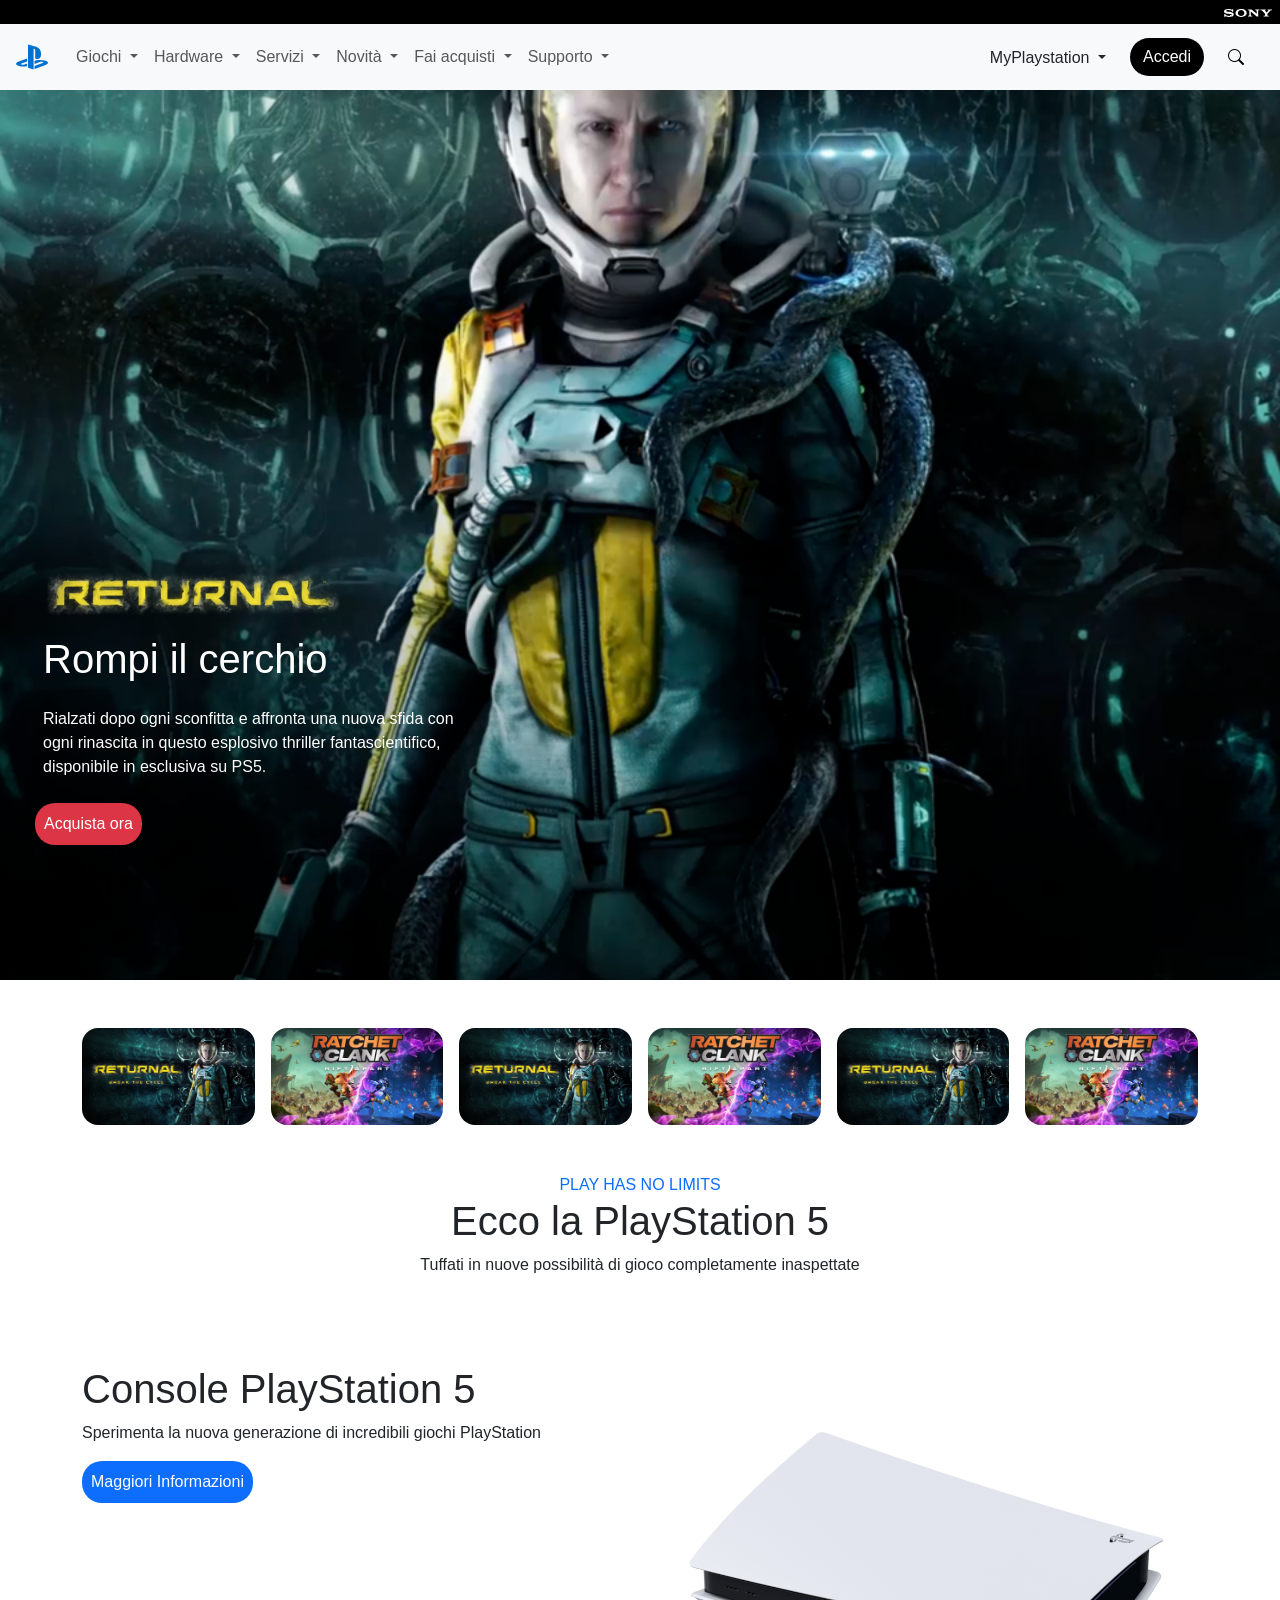
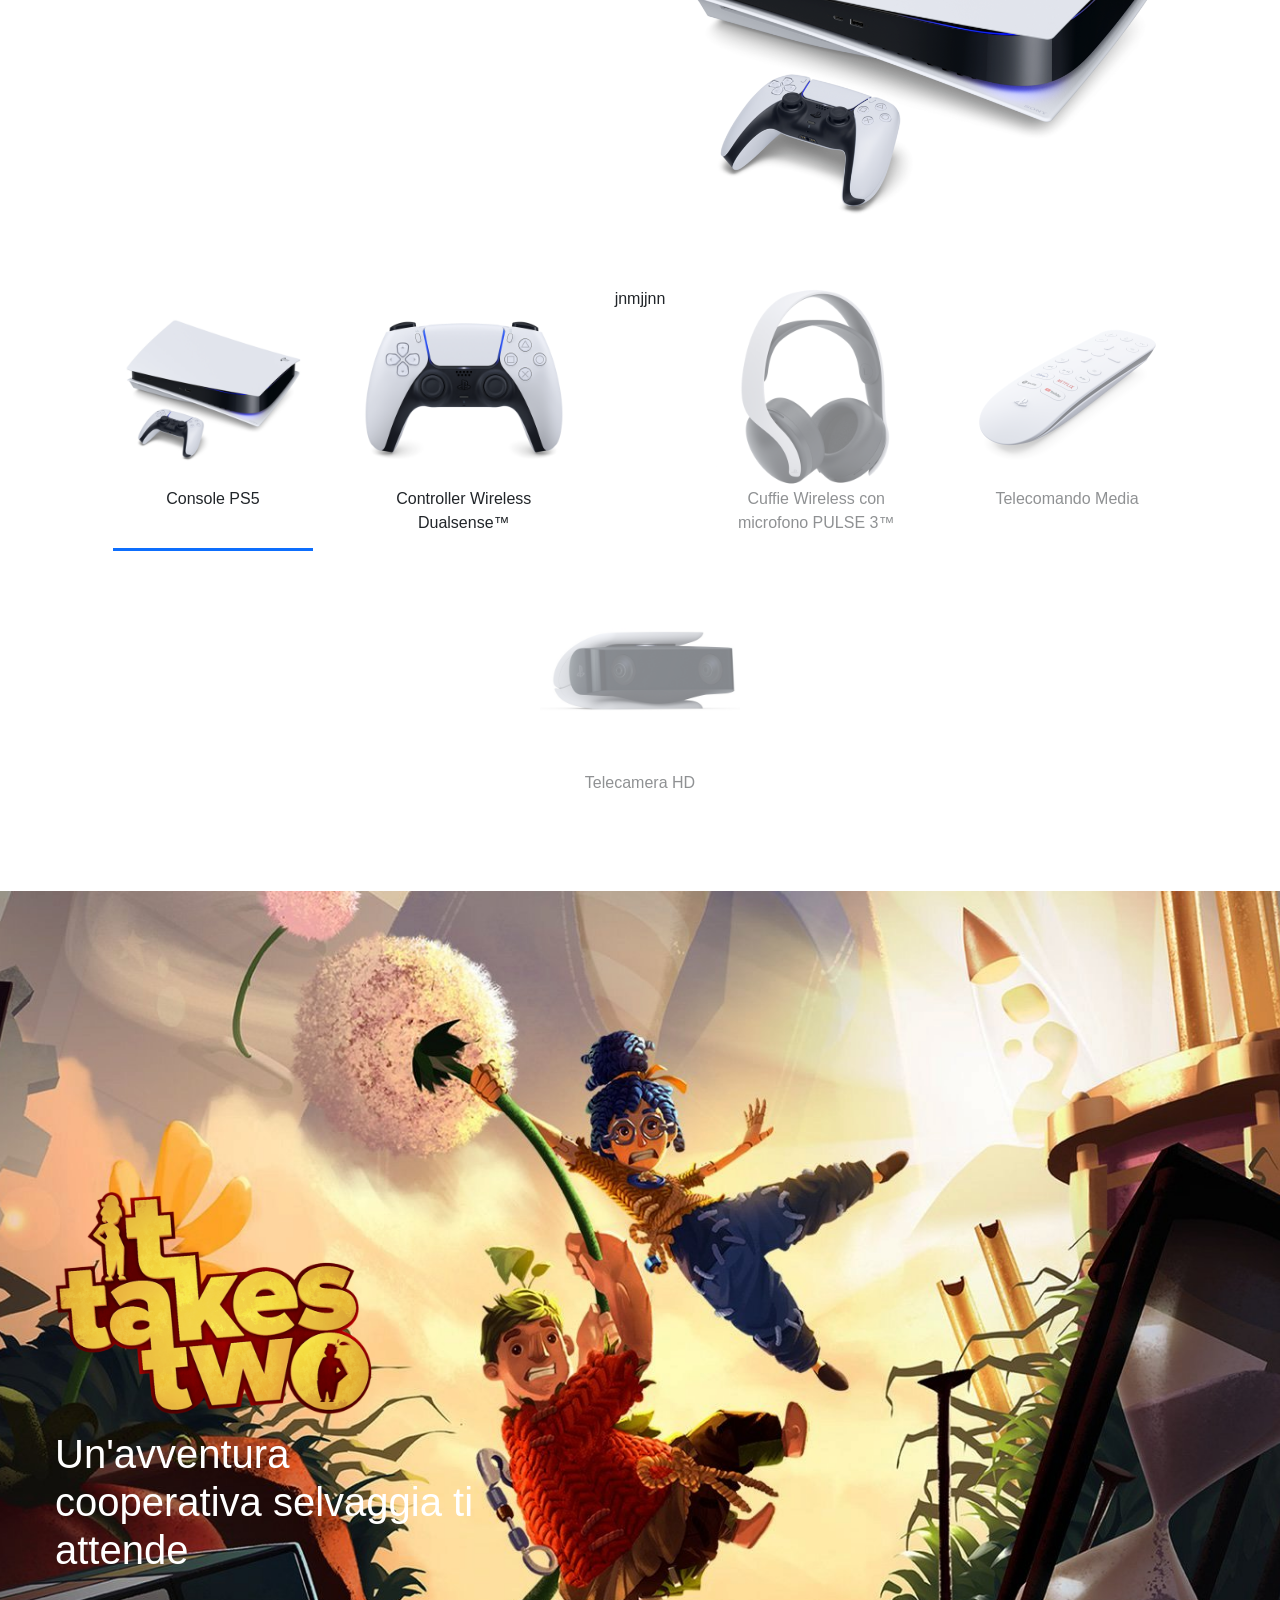
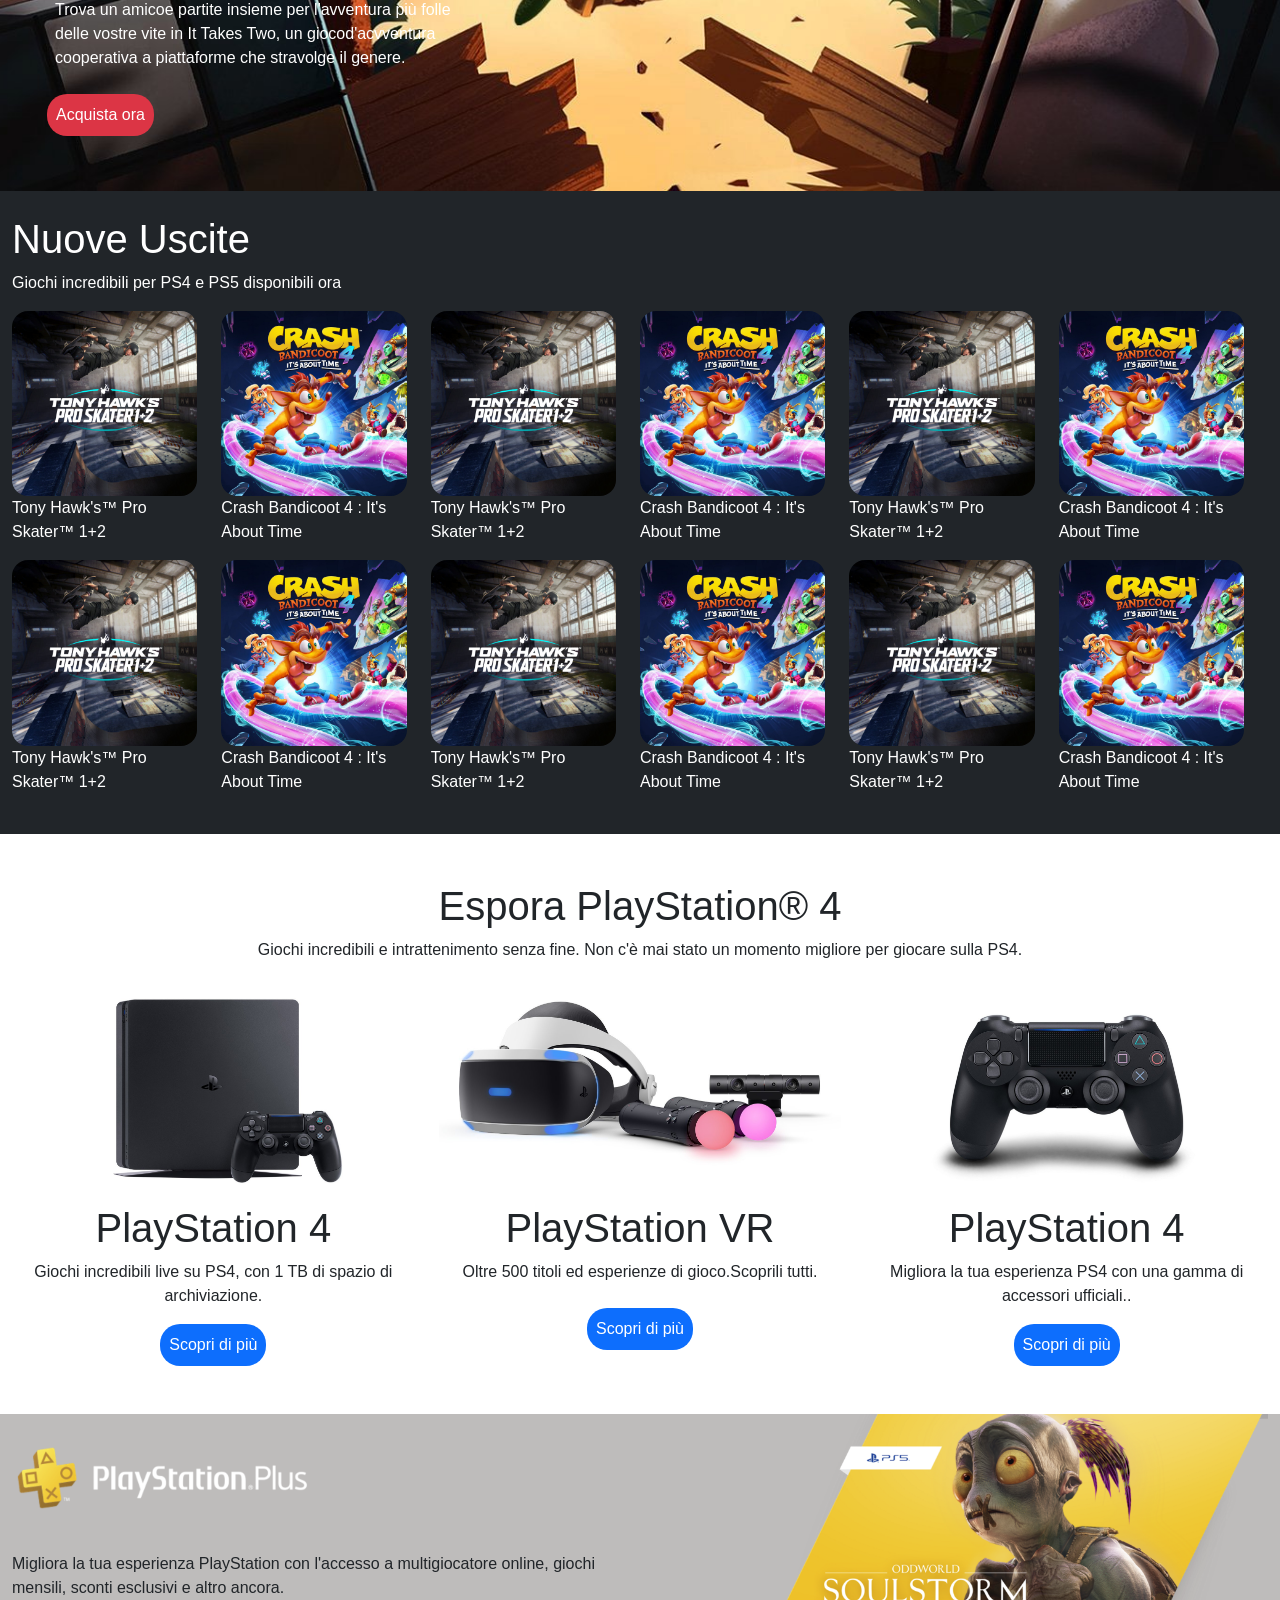
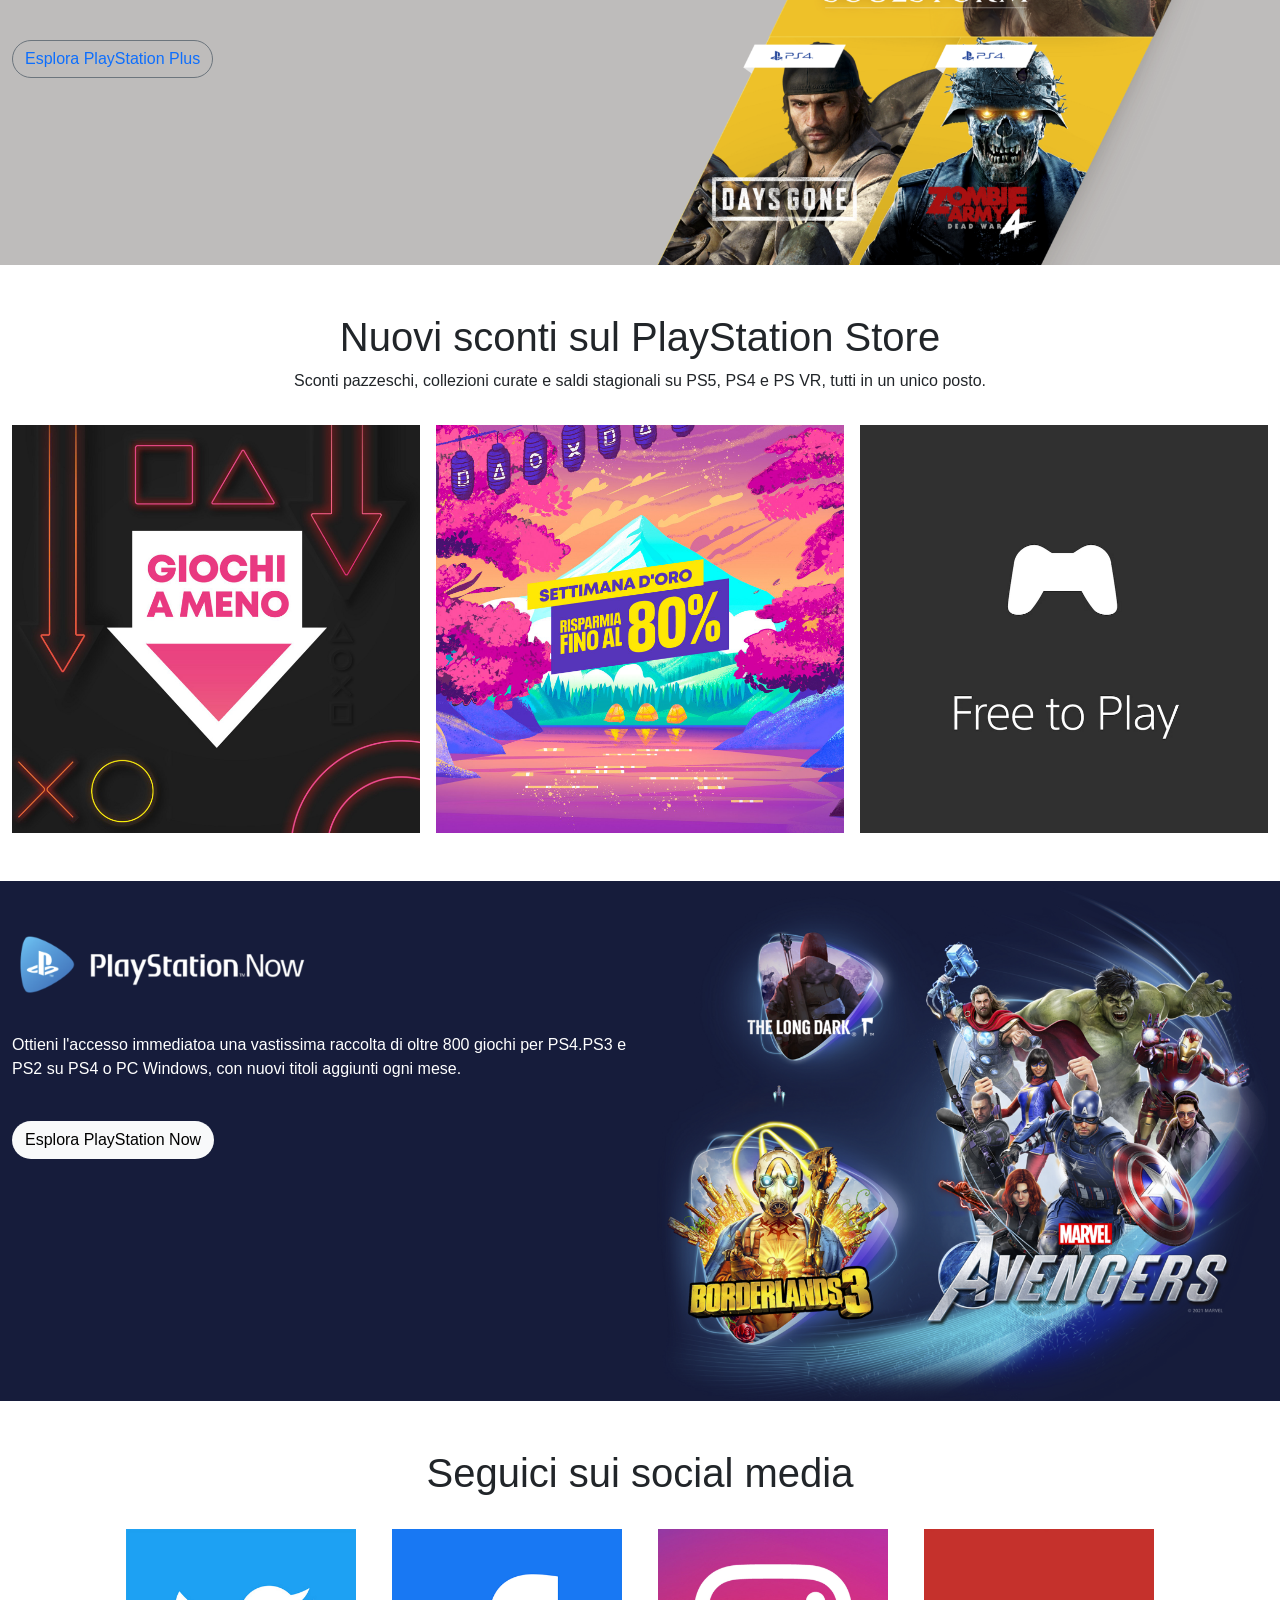
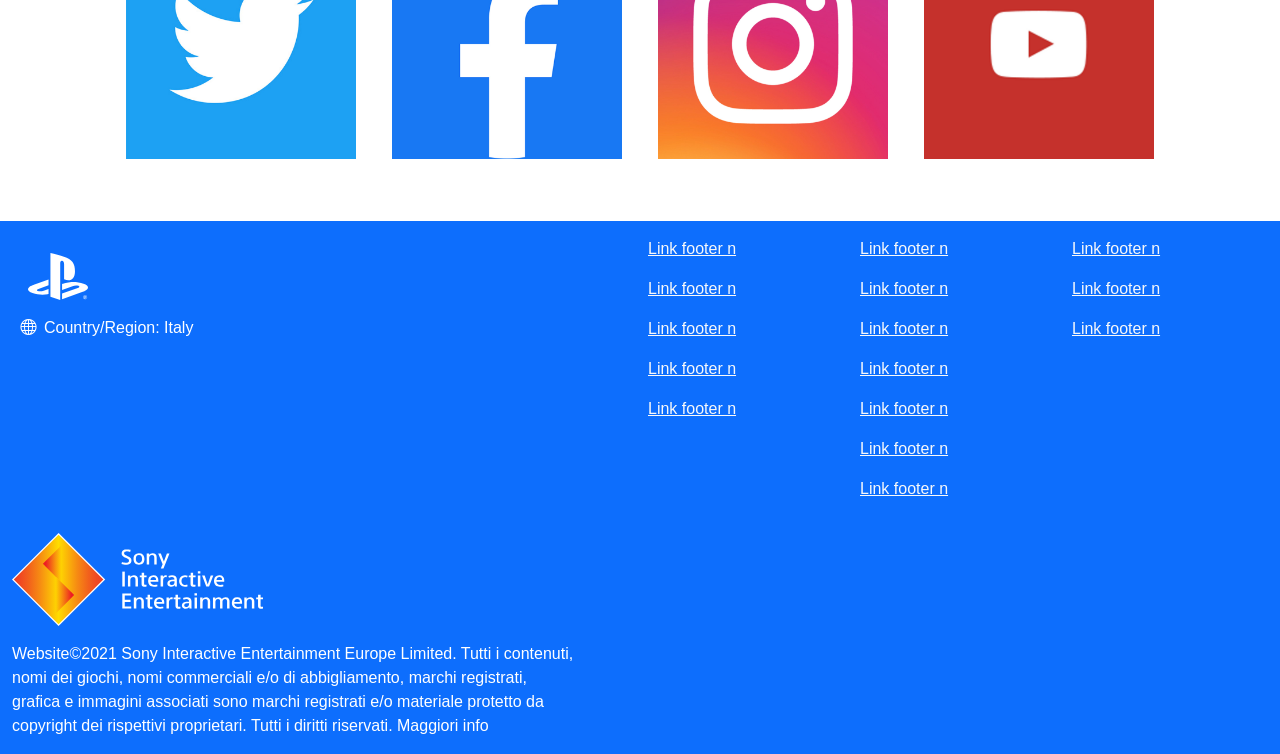
==== commit 41d3b4c3: "ultime modifiche" ====
--- a/index.html
+++ b/index.html
@@ -275,10 +275,10 @@
                     <img class="img-fluid " src="./img/playstation-5-thumb.png" alt="console PS5">                   
                     <p>Console PS5</p>                    
                 </div> 
-                 <div class="component-card conponent-hover opacity-50">
+                 <div class="component-card conponent-hover">
                     <img class="img-fluid" src="./img/joypad-thumb.png" alt="controller">                   
                     <p>Controller Wireless Dualsense&trade;</p>                    
-                </div> 
+                </div> jnmjjnn
                  <div class="component-card conponent-hover opacity-50">
                     <img class="img-fluid" src="./img/headset-thumb.png" alt="cuffie">                   
                     <p>Cuffie Wireless con microfono PULSE 3&trade;</p>                    
--- a/style/index.css
+++ b/style/index.css
@@ -34,6 +34,7 @@
     left: 0;
     width: 100%;
     height: 80px;
+    z-index: 1000;
 }
 
 .dropdown-menu {
@@ -113,7 +114,8 @@
   /*position:relative;
   z-index:1;
   dopo che ho dato opacity passano al di sopra della navbar,
-  ho provato a dare z-index:1 ma non ha funzionato*/     
+  ho provato a dare z-index:1 ma non ha funzionato, ho dato 
+  una z-index alta all'header.*/     
 }
 
 .component-card p {
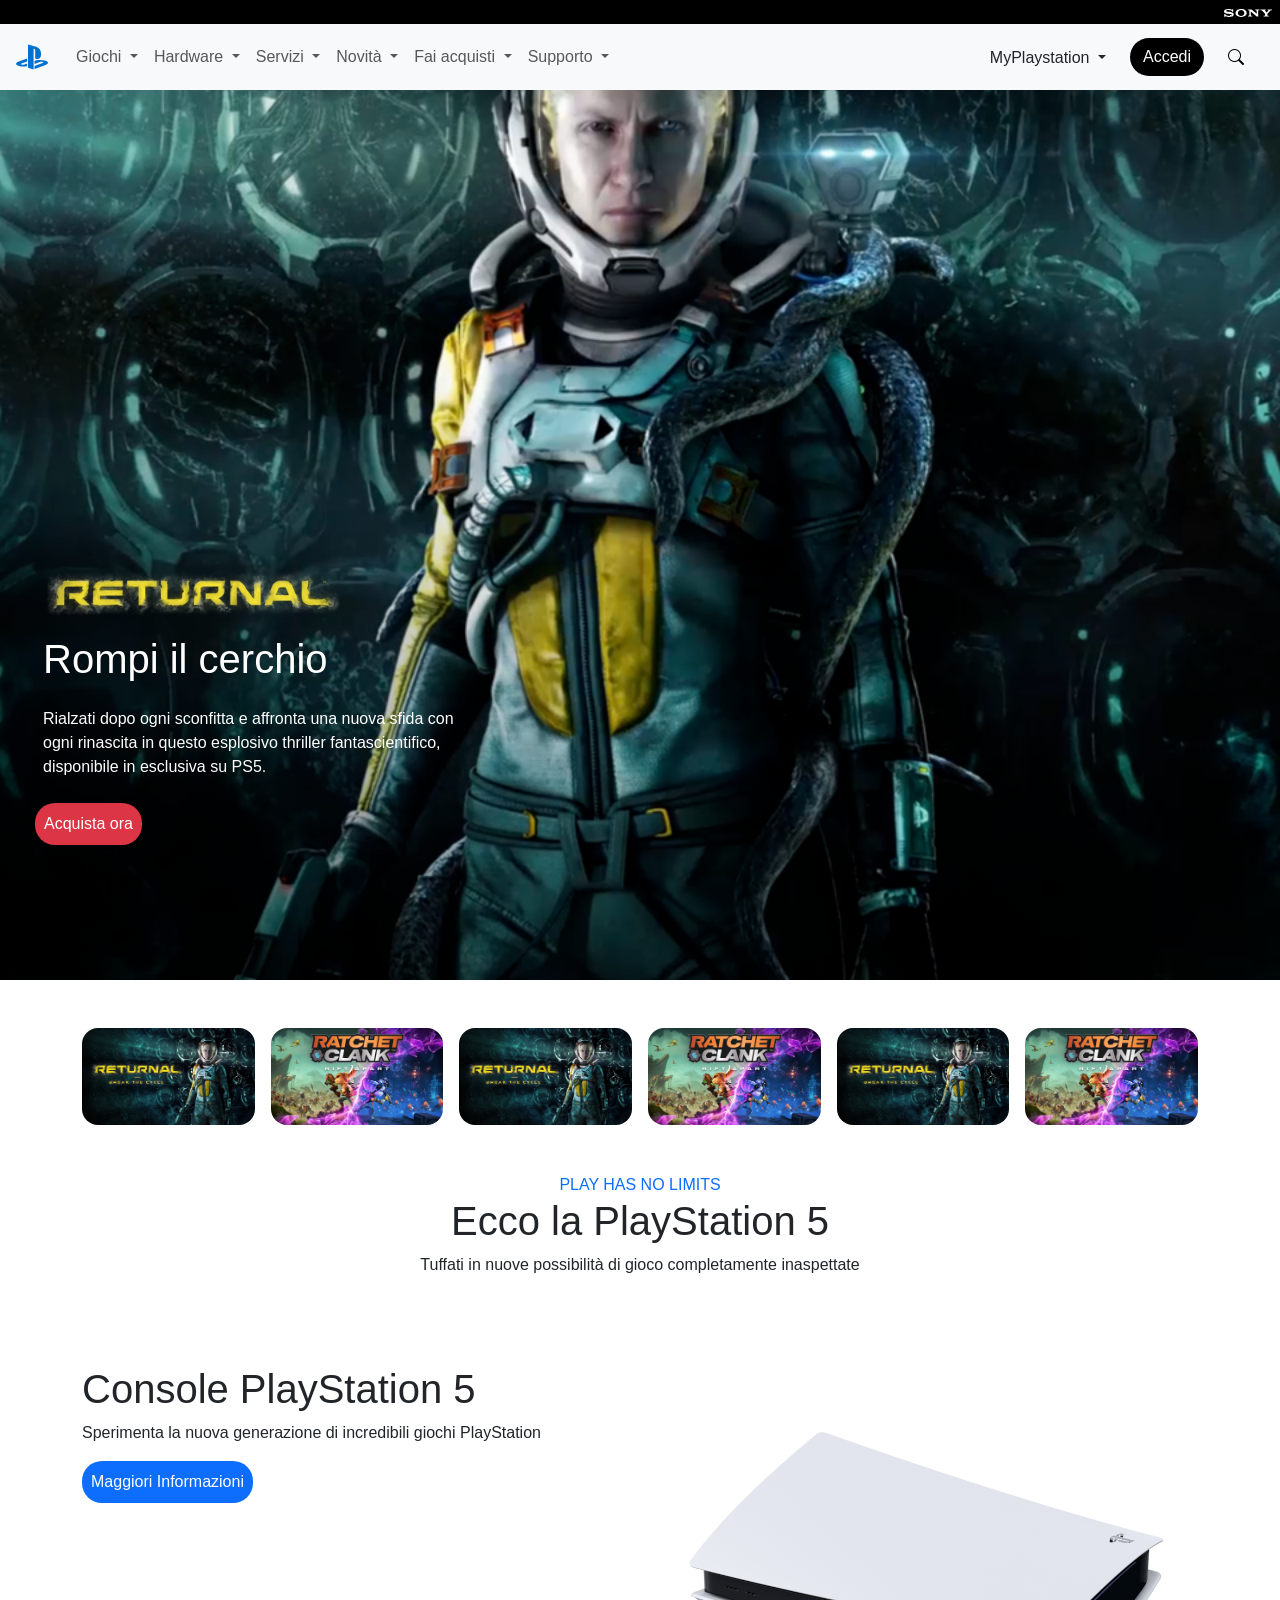
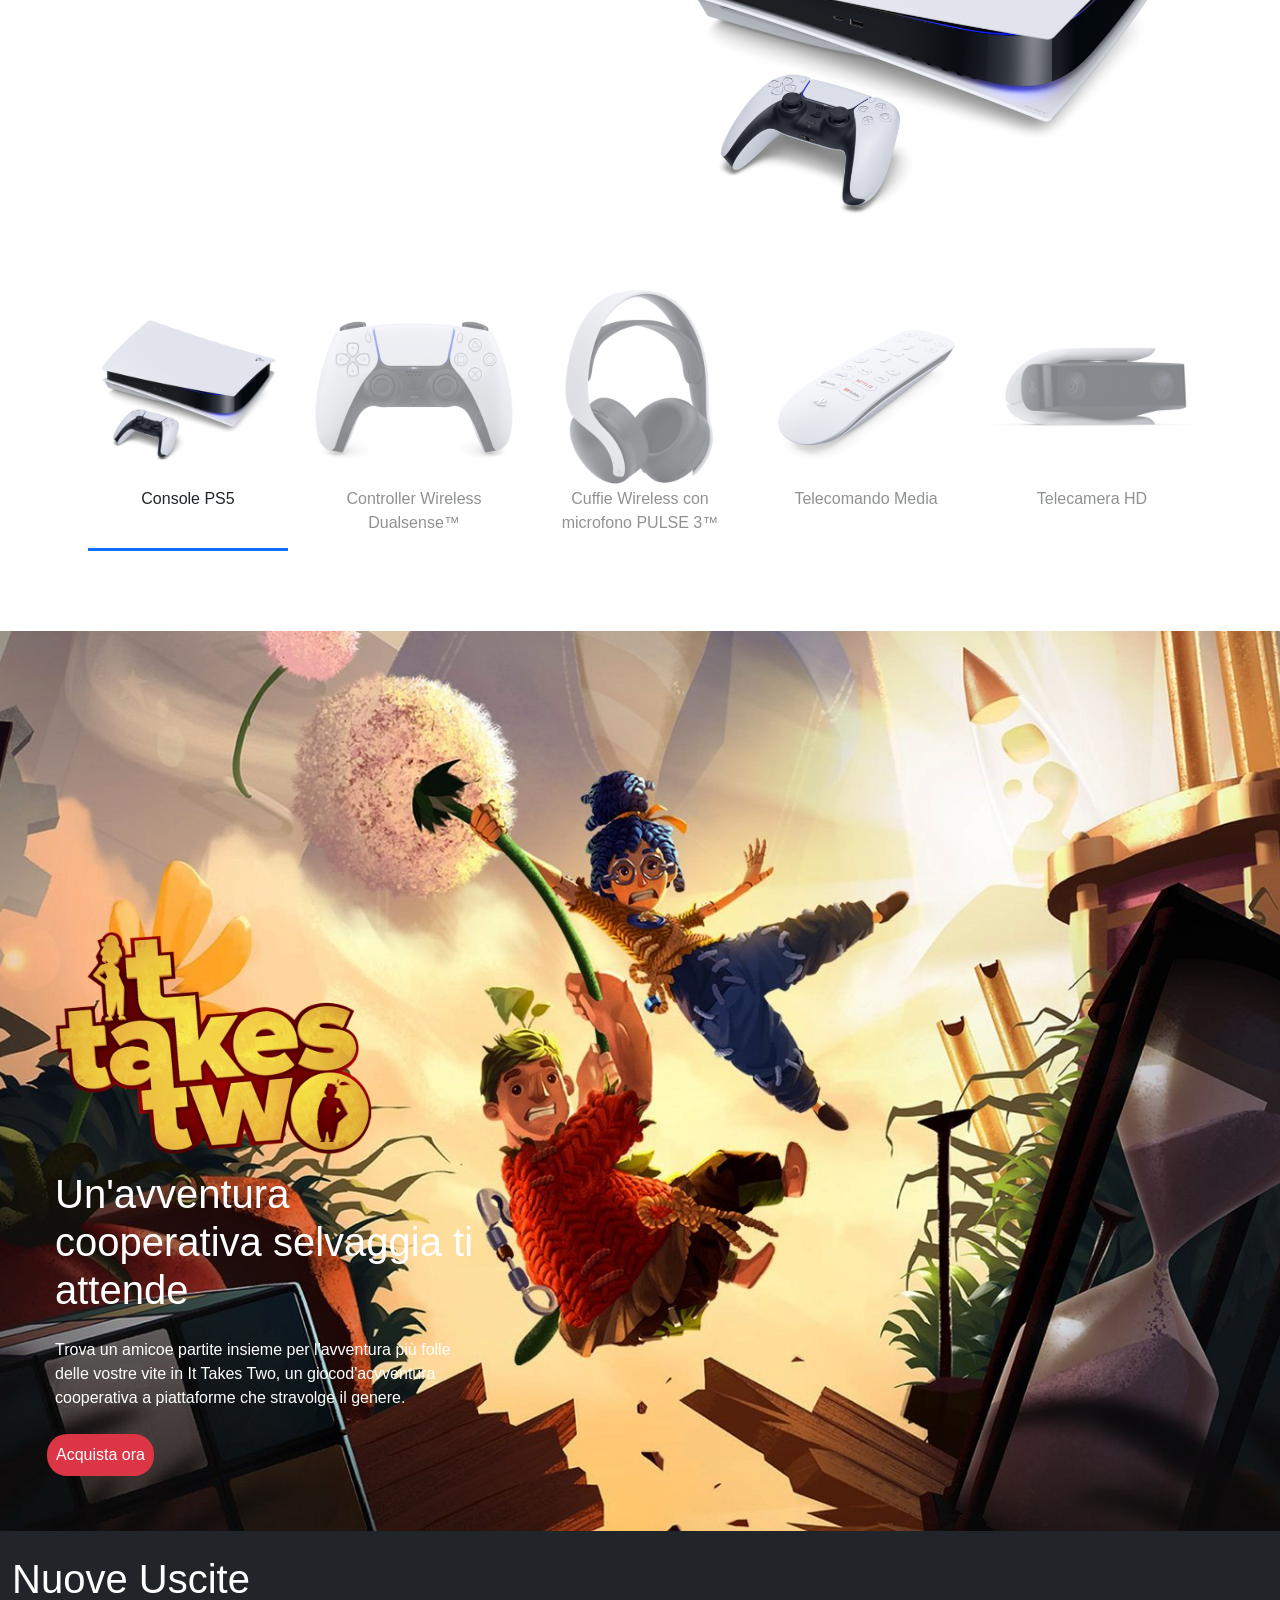
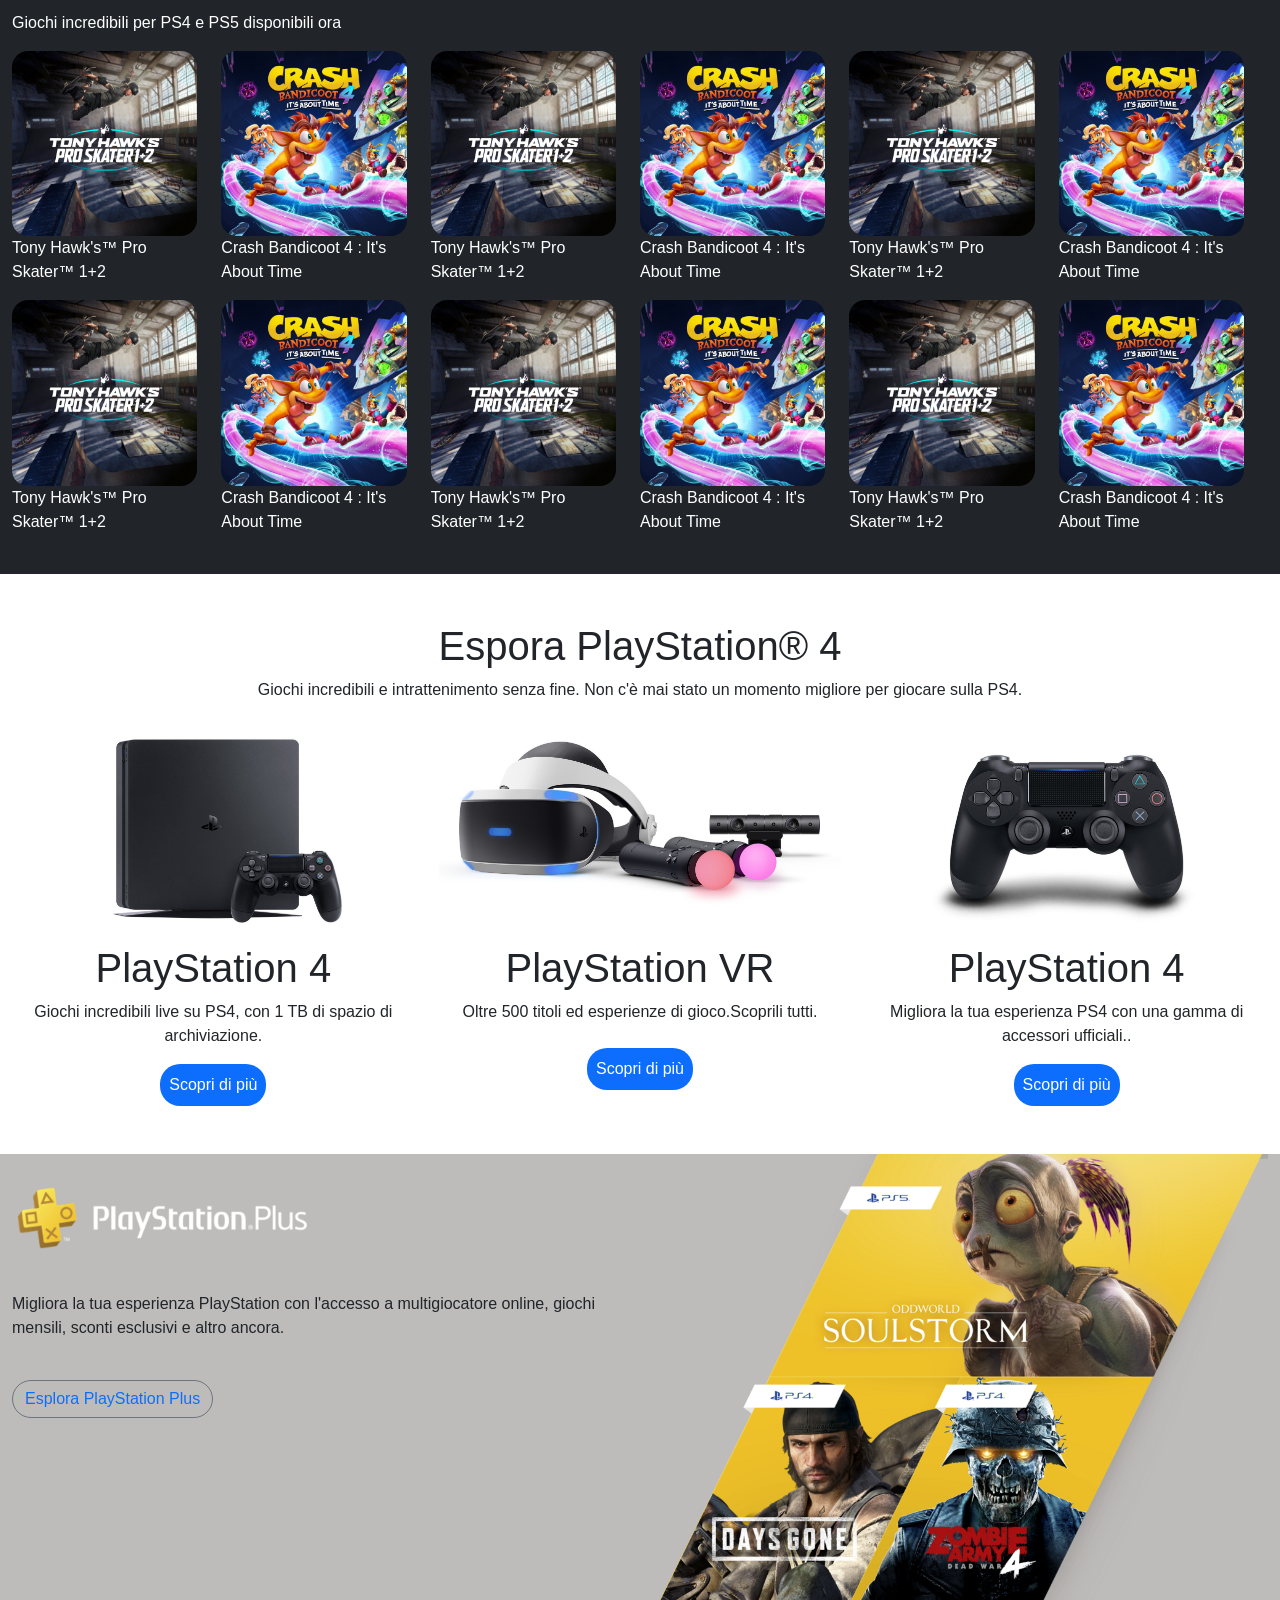
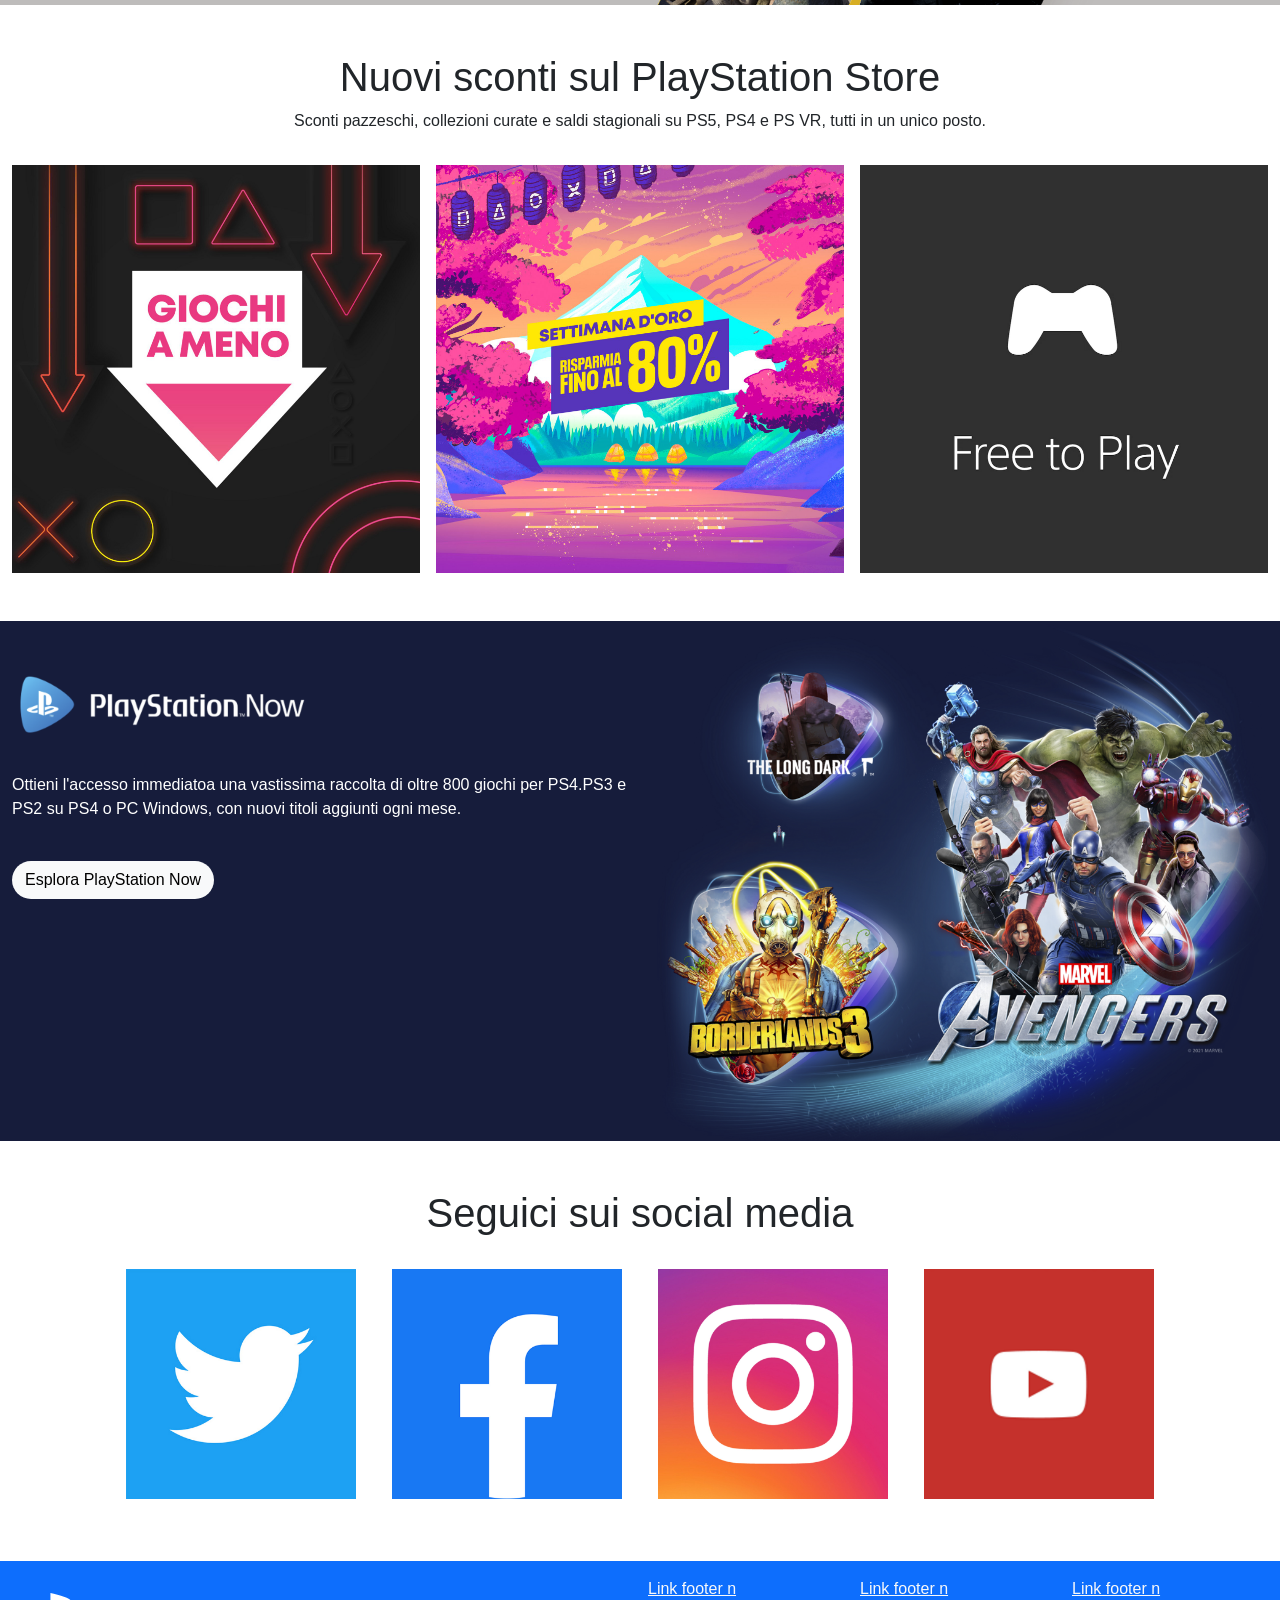
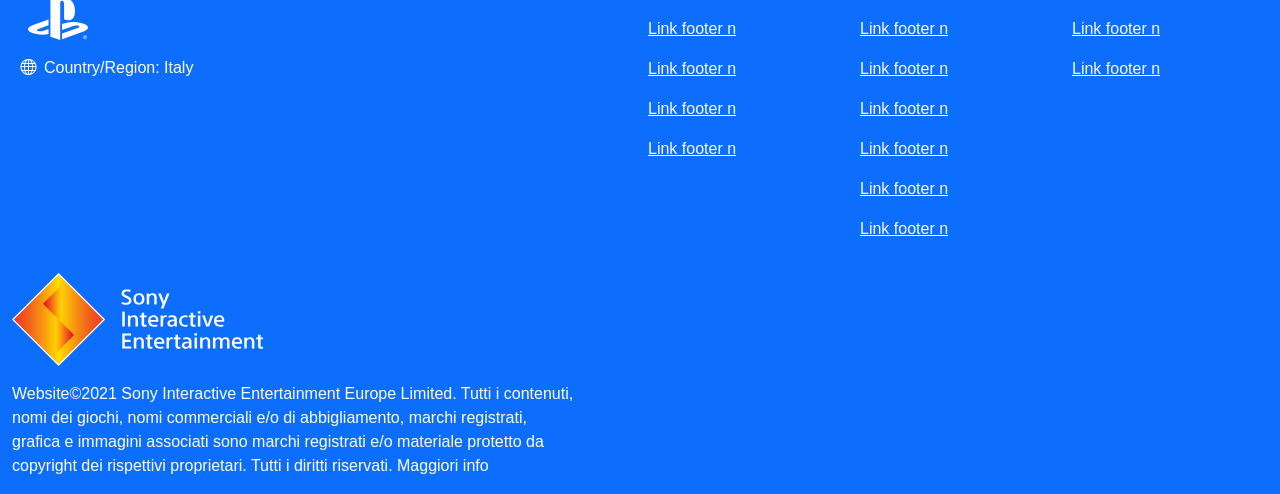
==== commit dd84bf6d: "ultime modifiche 2.0" ====
--- a/index.html
+++ b/index.html
@@ -275,10 +275,10 @@
                     <img class="img-fluid " src="./img/playstation-5-thumb.png" alt="console PS5">                   
                     <p>Console PS5</p>                    
                 </div> 
-                 <div class="component-card conponent-hover">
+                 <div class="component-card conponent-hover opacity-50">
                     <img class="img-fluid" src="./img/joypad-thumb.png" alt="controller">                   
                     <p>Controller Wireless Dualsense&trade;</p>                    
-                </div> jnmjjnn
+                </div> 
                  <div class="component-card conponent-hover opacity-50">
                     <img class="img-fluid" src="./img/headset-thumb.png" alt="cuffie">                   
                     <p>Cuffie Wireless con microfono PULSE 3&trade;</p>                    
